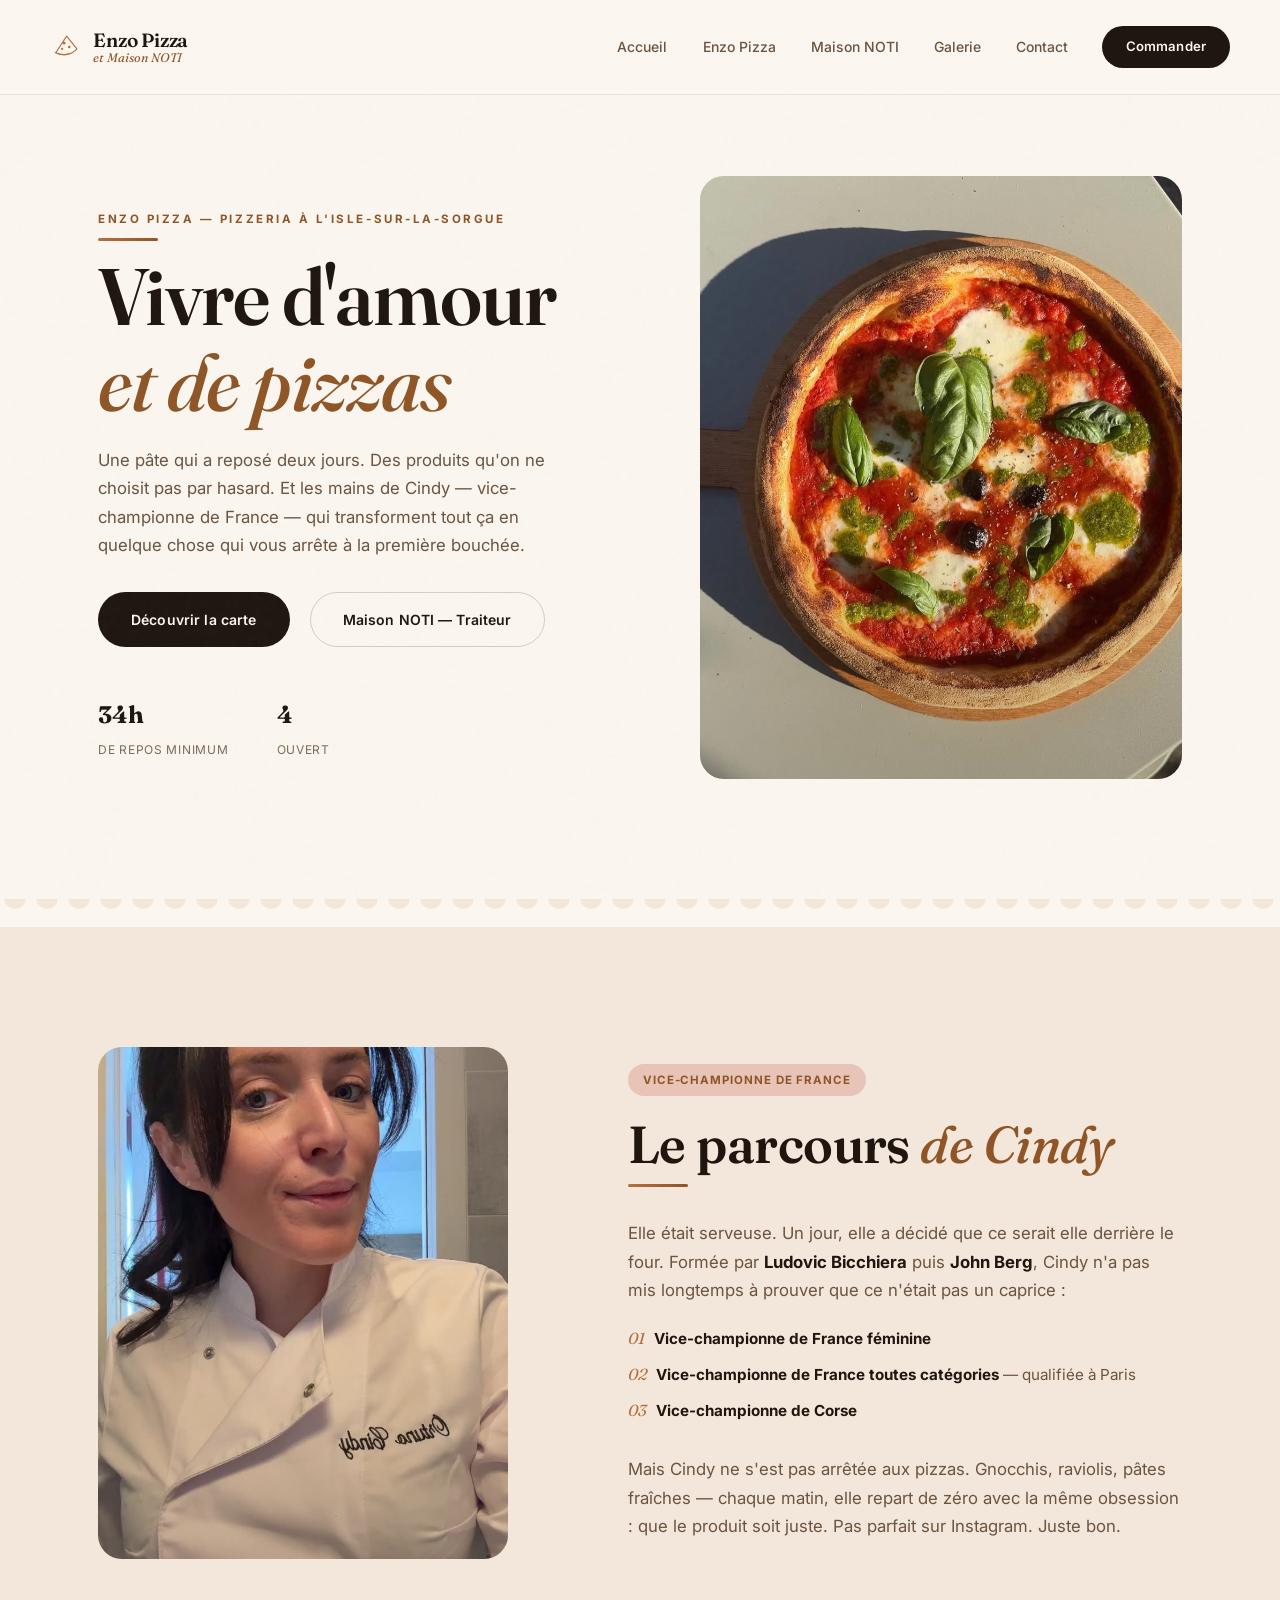
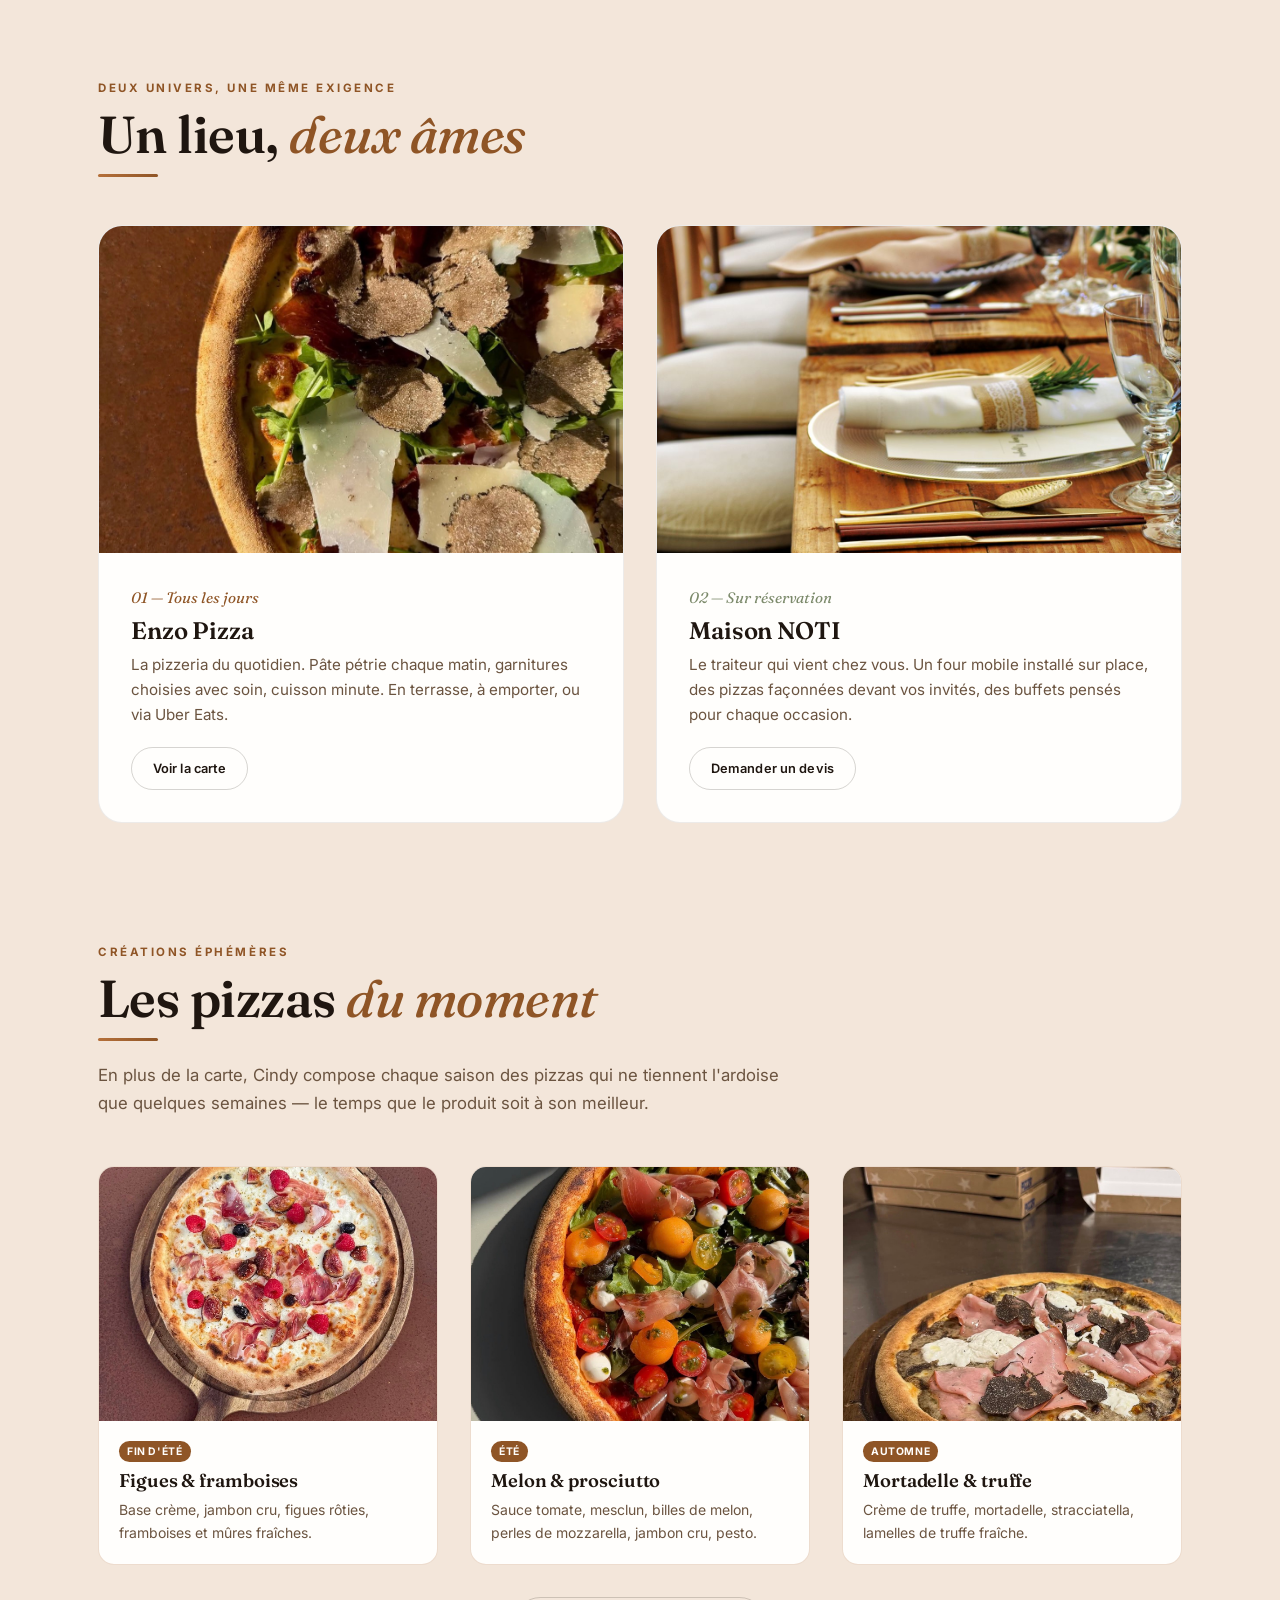
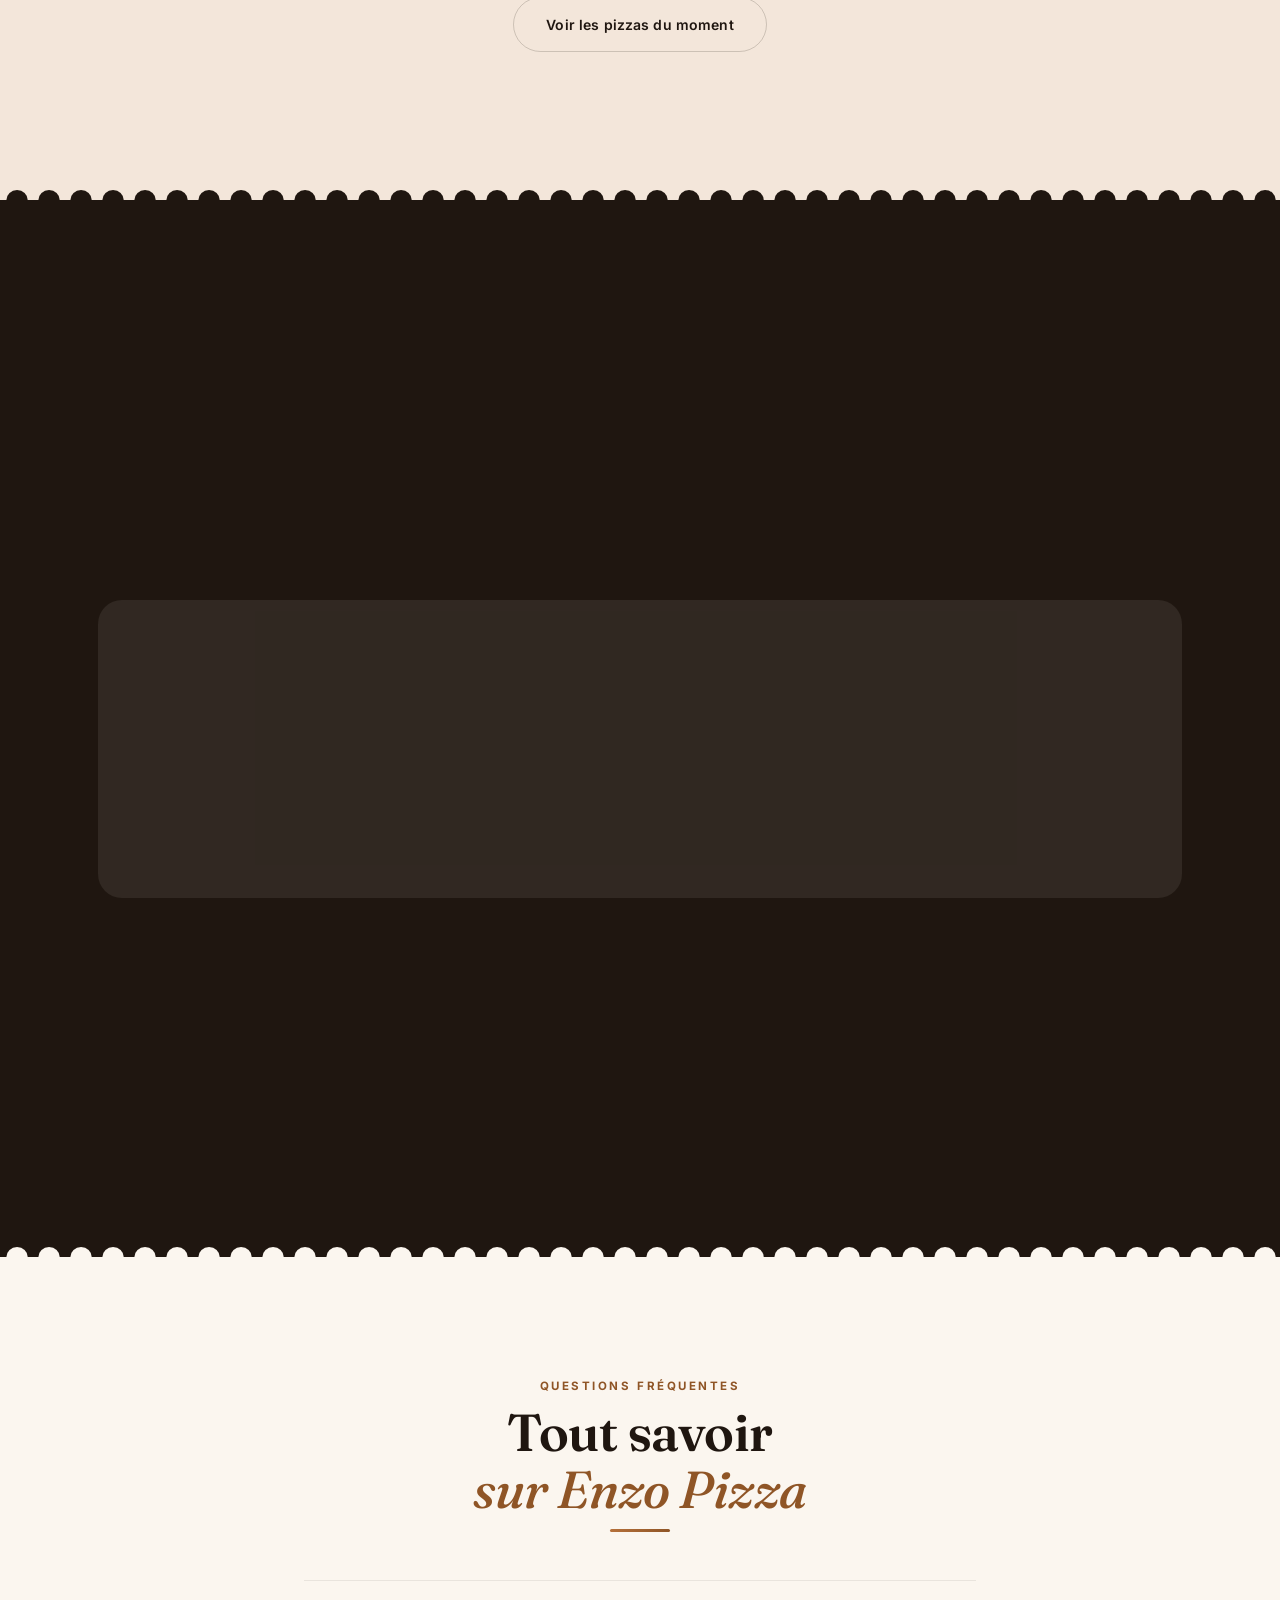
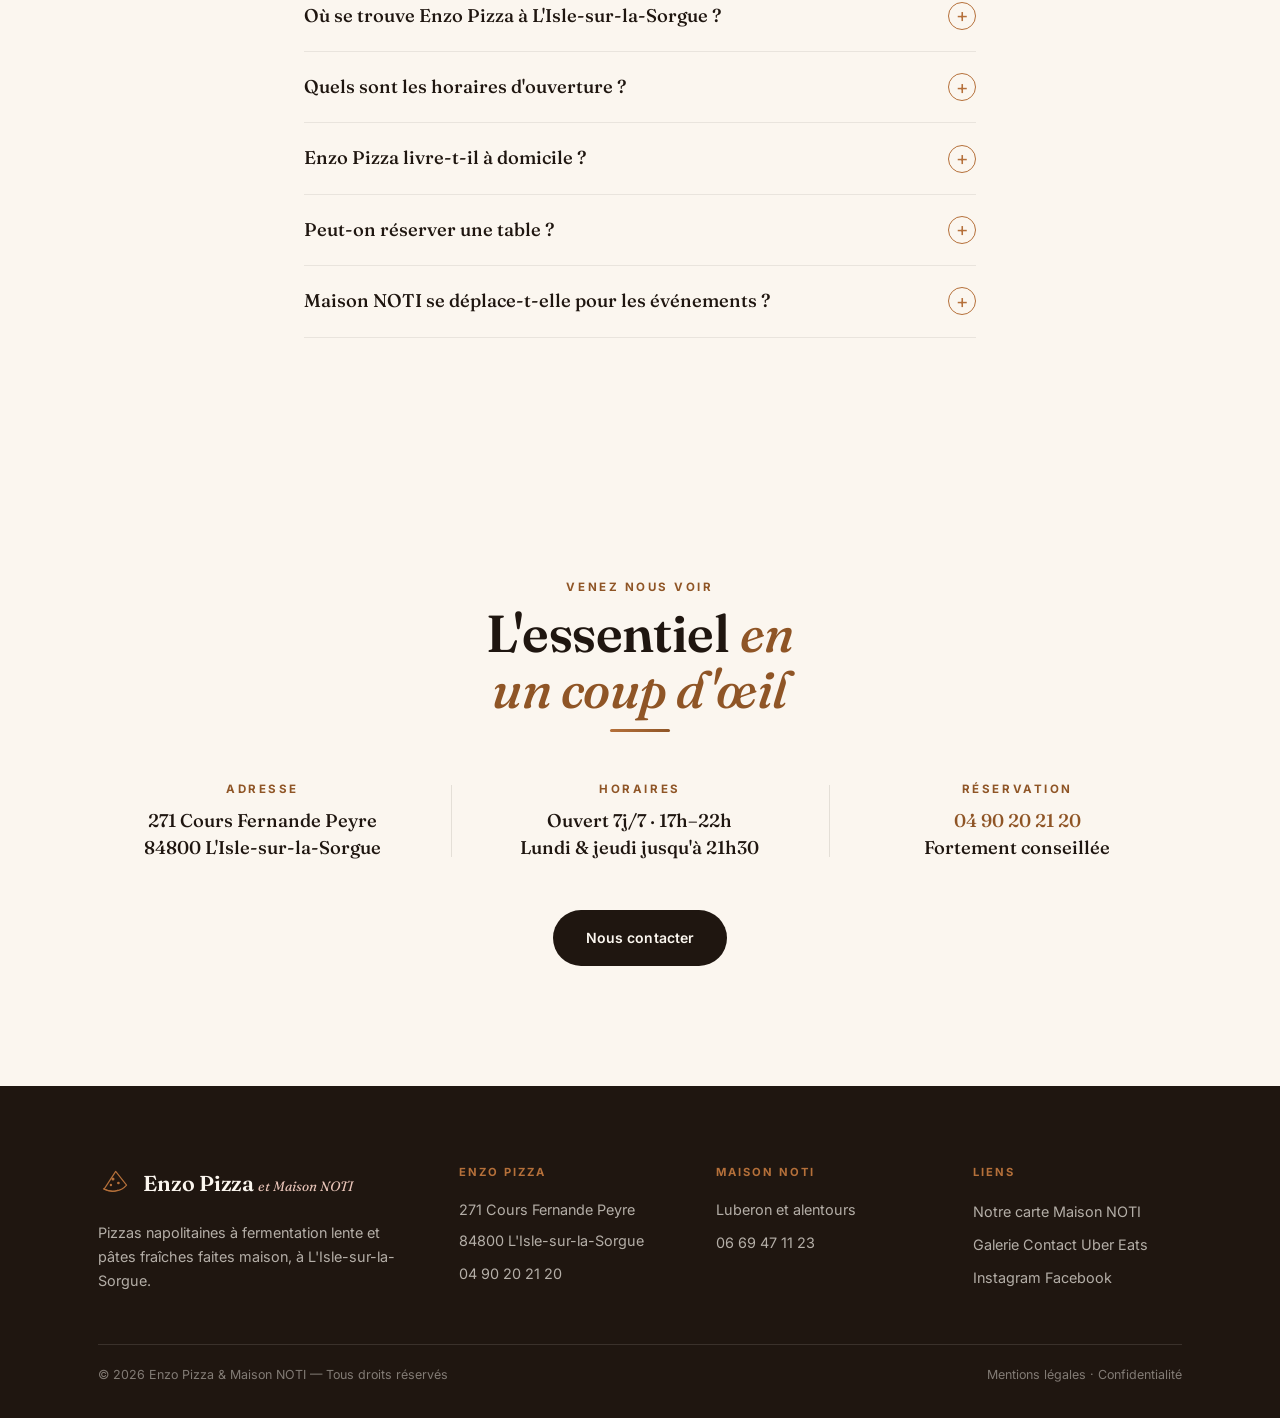
==== index.html @ a9fff651 "feat: apply Cindy's content revisions and add seasonal pizzas section Client-requested revisions (Wh" ====
<!DOCTYPE html>
<html lang="fr">
<head>
<meta charset="UTF-8">
<meta name="viewport" content="width=device-width, initial-scale=1.0">
<title>Enzo Pizza &amp; Maison NOTI — Pizzas napolitaines artisanales | L'Isle-sur-la-Sorgue</title>
<meta name="description" content="Enzo Pizza : pizzas napolitaines à fermentation lente 48h et pâtes fraîches faites maison par Cindy, vice-championne de France. Maison NOTI : traiteur événementiel en Vaucluse. L'Isle-sur-la-Sorgue.">
<meta name="keywords" content="pizza napolitaine, L'Isle-sur-la-Sorgue, pâtes fraîches, traiteur Vaucluse, Maison NOTI, Enzo Pizza, fermentation lente, vice-championne de France pizza">
<meta name="robots" content="index, follow">
<meta name="google-site-verification" content="zQbXda1RLWzoi2Q3uTlc3XWGYD-6NS5tO0R4fTju40Y">

<!-- Open Graph -->
<meta property="og:type" content="website">
<meta property="og:title" content="Enzo Pizza & Maison NOTI — Vivre d'amour et de pizzas">
<meta property="og:description" content="Pizzas napolitaines artisanales à fermentation lente 48h, pâtes fraîches faites maison, et service traiteur événementiel en Vaucluse.">
<meta property="og:image" content="https://maison-noti.com/img/pizza-margherita-pesto.jpg">
<meta property="og:locale" content="fr_FR">
<meta property="og:site_name" content="Enzo Pizza & Maison NOTI">

<!-- Twitter Card -->
<meta name="twitter:card" content="summary_large_image">
<meta name="twitter:title" content="Enzo Pizza & Maison NOTI — Pizzas napolitaines à L'Isle-sur-la-Sorgue">
<meta name="twitter:description" content="Pizzas napolitaines artisanales à fermentation lente 48h, pâtes fraîches faites maison. Vice-championne de France 2025.">
<meta name="twitter:image" content="https://maison-noti.com/img/pizza-margherita-pesto.jpg">

<!-- Favicon & Theme -->
<link rel="icon" type="image/svg+xml" href="favicon.svg">
<link rel="apple-touch-icon" href="apple-touch-icon.png">
<meta name="theme-color" content="#FBF6EF">
<link rel="canonical" href="https://maison-noti.com/">
<meta property="og:url" content="https://maison-noti.com/">

<!-- Fonts -->
<link rel="preconnect" href="https://fonts.googleapis.com">
<link rel="preconnect" href="https://fonts.gstatic.com" crossorigin>
<link href="https://fonts.googleapis.com/css2?family=Fraunces:ital,opsz,wght@0,9..144,400;0,9..144,500;0,9..144,600;0,9..144,700;1,9..144,400;1,9..144,500;1,9..144,600&family=Inter:wght@400;500;600;700&display=swap" rel="stylesheet">

<!-- Shared styles -->
<link rel="stylesheet" href="style.css">

<!-- JSON-LD Structured Data -->
<script type="application/ld+json">
{
  "@context": "https://schema.org",
  "@type": "Restaurant",
  "@id": "https://maison-noti.com/#restaurant",
  "name": "Enzo Pizza",
  "alternateName": "Enzo Pizza & Maison NOTI",
  "description": "Pizzeria napolitaine artisanale à L'Isle-sur-la-Sorgue. Pizzas à fermentation lente 48h, pâtes fraîches faites maison. Vice-championne de France 2025, Gault & Millau 2026.",
  "url": "https://maison-noti.com/",
  "image": {
    "@type": "ImageObject",
    "url": "https://maison-noti.com/img/pizza-margherita-pesto.jpg",
    "width": 1200,
    "height": 1158,
    "caption": "Pizza margherita au pesto frais — Enzo Pizza, L'Isle-sur-la-Sorgue"
  },
  "address": {
    "@type": "PostalAddress",
    "streetAddress": "271 Cours Fernande Peyre",
    "addressLocality": "L'Isle-sur-la-Sorgue",
    "postalCode": "84800",
    "addressRegion": "Vaucluse",
    "addressCountry": "FR"
  },
  "geo": {
    "@type": "GeoCoordinates",
    "latitude": 43.9205,
    "longitude": 5.0505
  },
  "telephone": "+33490202120",
  "servesCuisine": ["Pizza napolitaine", "Pâtes fraîches", "Cuisine italienne"],
  "priceRange": "€€",
  "acceptsReservations": true,
  "paymentAccepted": "Cash, Credit Card",
  "currenciesAccepted": "EUR",
  "award": ["Gault & Millau 2026", "Vice-championne de France de pizza napolitaine 2025"],
  "openingHoursSpecification": [
    {
      "@type": "OpeningHoursSpecification",
      "dayOfWeek": ["Tuesday","Wednesday","Friday","Saturday","Sunday"],
      "opens": "17:00",
      "closes": "22:00"
    },
    {
      "@type": "OpeningHoursSpecification",
      "dayOfWeek": ["Monday","Thursday"],
      "opens": "17:00",
      "closes": "21:30"
    }
  ],
  "hasMenu": {
    "@type": "Menu",
    "url": "https://maison-noti.com/pizzeria"
  },
  "sameAs": [
    "https://www.instagram.com/enzopizza84800/",
    "https://www.facebook.com/Enzopizza84800/"
  ]
}
</script>
<script type="application/ld+json">
{
  "@context": "https://schema.org",
  "@type": "WebSite",
  "name": "Enzo Pizza & Maison NOTI",
  "url": "https://maison-noti.com/",
  "description": "Pizzas napolitaines artisanales et service traiteur événementiel à L'Isle-sur-la-Sorgue, Vaucluse.",
  "publisher": {
    "@type": "Organization",
    "name": "Enzo Pizza & Maison NOTI",
    "url": "https://maison-noti.com/",
    "logo": "https://maison-noti.com/favicon.svg"
  }
}
</script>
<script type="application/ld+json">
{
  "@context": "https://schema.org",
  "@type": "BreadcrumbList",
  "itemListElement": [
    {
      "@type": "ListItem",
      "position": 1,
      "name": "Enzo Pizza — Accueil",
      "item": "https://maison-noti.com/"
    }
  ]
}
</script>
<script type="application/ld+json">
{
  "@context": "https://schema.org",
  "@type": "FAQPage",
  "mainEntity": [
    {
      "@type": "Question",
      "name": "Où se trouve Enzo Pizza à L'Isle-sur-la-Sorgue ?",
      "acceptedAnswer": {
        "@type": "Answer",
        "text": "Enzo Pizza est situé au 271 Cours Fernande Peyre, 84800 L'Isle-sur-la-Sorgue, au cœur du centre-ville. La pizzeria se trouve sur le cours principal, facilement accessible à pied ou en voiture."
      }
    },
    {
      "@type": "Question",
      "name": "Quels sont les horaires d'ouverture d'Enzo Pizza ?",
      "acceptedAnswer": {
        "@type": "Answer",
        "text": "Enzo Pizza est ouvert 7 jours sur 7. Du mardi au dimanche de 17h à 22h, le lundi et le jeudi de 17h à 21h30. La réservation est fortement conseillée, surtout le week-end."
      }
    },
    {
      "@type": "Question",
      "name": "Enzo Pizza livre-t-il à domicile ?",
      "acceptedAnswer": {
        "@type": "Answer",
        "text": "Oui, Enzo Pizza propose la livraison à domicile via Uber Eats. Vous pouvez aussi venir retirer votre commande directement à la pizzeria au 271 Cours Fernande Peyre, L'Isle-sur-la-Sorgue."
      }
    },
    {
      "@type": "Question",
      "name": "Peut-on réserver une table chez Enzo Pizza ?",
      "acceptedAnswer": {
        "@type": "Answer",
        "text": "Oui, la réservation est fortement conseillée, en particulier le vendredi, samedi et dimanche. Appelez le 04 90 20 21 20."
      }
    },
    {
      "@type": "Question",
      "name": "Maison NOTI se déplace-t-elle pour les événements ?",
      "acceptedAnswer": {
        "@type": "Answer",
        "text": "Oui, Maison NOTI est le service traiteur d'Enzo Pizza. L'équipe se déplace dans tout le Luberon et le Vaucluse avec son four mobile pour les mariages, anniversaires et événements d'entreprise."
      }
    }
  ]
}
</script>
</head>
<body class="grain">

<div class="scroll-progress"></div>

<header class="site-header">
  <nav class="container nav" role="navigation" aria-label="Navigation principale">
    <a href="/" class="nav-logo" aria-label="Enzo Pizza — Accueil">
      <svg class="slice" viewBox="0 0 100 100" xmlns="http://www.w3.org/2000/svg" fill="none" stroke="#B5703A" stroke-width="3.5" stroke-linecap="round" stroke-linejoin="round" aria-hidden="true">
        <path d="M18 68 L52 16 L84 56 Q72 70 54 73 Q34 76 18 68 Z"/>
        <circle cx="44" cy="38" r="4.5" fill="#B5703A" stroke="none"/>
        <circle cx="60" cy="50" r="4" fill="#B5703A" stroke="none"/>
        <circle cx="38" cy="56" r="3.5" fill="#B5703A" stroke="none"/>
        <path d="M16 67 Q40 80 58 71" stroke="#B5703A" stroke-width="3"/>
      </svg>
      <span class="logo-text">
        <strong>Enzo Pizza</strong>
        <span>et Maison NOTI</span>
      </span>
    </a>
    <button class="nav-toggle" aria-label="Ouvrir le menu" aria-expanded="false">
      <span></span><span></span><span></span>
    </button>
    <div class="nav-links">
      <a href="/">Accueil</a>
      <a href="/pizzeria">Enzo Pizza</a>
      <a href="/traiteur">Maison NOTI</a>
      <a href="/galerie">Galerie</a>
      <a href="/contact">Contact</a>
      <a href="https://www.ubereats.com/fr/store/enzo-pizza/kTQeTWAKRsqE3fLryTkegg" class="nav-cta" target="_blank" rel="noopener">Commander</a>
    </div>
  </nav>
</header>

<main>

  <!-- ===== HERO ===== -->
  <section class="hero-section">
    <div class="container">
      <div class="hero-split">

        <div class="reveal-left">
          <h1 class="mt-sm" style="margin-bottom: var(--space-sm);">
            <span class="eyebrow" style="display:block; margin-bottom: var(--space-xs);">Enzo Pizza — Pizzeria à L'Isle-sur-la-Sorgue</span>
            <span class="section-divider" style="display:block; margin-bottom: var(--space-xs);"></span>
            <span class="text-shimmer">Vivre d'amour</span><br>
            <span class="italic-display">et de pizzas</span>
          </h1>
          <p class="lede" style="max-width: 32em;">
            Une pâte qui a reposé deux jours. Des produits qu'on ne choisit pas par hasard.
            Et les mains de Cindy — vice-championne de France — qui transforment tout ça
            en quelque chose qui vous arrête à la première bouchée.
          </p>
          <div class="btn-group" style="display:flex; gap: var(--space-sm); margin-top: var(--space-md); flex-wrap:wrap;">
            <a href="/pizzeria" class="btn btn-fill">Découvrir la carte</a>
            <a href="/traiteur" class="btn btn-outline accent-olive">Maison NOTI — Traiteur</a>
          </div>
          <div class="hero-stats">
            <div>
              <strong style="font-family: var(--font-display); font-size:1.5rem; display:block;" class="counter-animated" data-count="48" data-suffix="h">48h</strong>
              <span style="font-size:0.75rem; color: var(--ink-faint); letter-spacing:0.06em; text-transform:uppercase;">de repos minimum</span>
            </div>
            <div>
              <strong style="font-family: var(--font-display); font-size:1.5rem; display:block;" class="counter-animated" data-count="7j/7">7j/7</strong>
              <span style="font-size:0.75rem; color: var(--ink-faint); letter-spacing:0.06em; text-transform:uppercase;">ouvert</span>
            </div>
          </div>
        </div>

        <div class="reveal-right hero-img hero-img-glow img-tilt hero-img-portrait" data-parallax="0.08">
          <img src="img/pizza-margherita-pesto.jpg"
               alt="Pizza margherita au pesto frais et basilic — Enzo Pizza"
               width="1200" height="1158" loading="eager">
          <div class="img-overlay"></div>
        </div>

      </div>
    </div>
  </section>

  <!-- TICKET STRIP -->
  <div class="ticket-strip from-bg to-deep">
    <svg viewBox="0 0 1200 28" preserveAspectRatio="none" xmlns="http://www.w3.org/2000/svg">
      <rect class="strip-base" width="1200" height="28"/>
      <g class="notch"><circle cx="14" cy="0" r="10"/><circle cx="44" cy="0" r="10"/><circle cx="74" cy="0" r="10"/><circle cx="104" cy="0" r="10"/><circle cx="134" cy="0" r="10"/><circle cx="164" cy="0" r="10"/><circle cx="194" cy="0" r="10"/><circle cx="224" cy="0" r="10"/><circle cx="254" cy="0" r="10"/><circle cx="284" cy="0" r="10"/><circle cx="314" cy="0" r="10"/><circle cx="344" cy="0" r="10"/><circle cx="374" cy="0" r="10"/><circle cx="404" cy="0" r="10"/><circle cx="434" cy="0" r="10"/><circle cx="464" cy="0" r="10"/><circle cx="494" cy="0" r="10"/><circle cx="524" cy="0" r="10"/><circle cx="554" cy="0" r="10"/><circle cx="584" cy="0" r="10"/><circle cx="614" cy="0" r="10"/><circle cx="644" cy="0" r="10"/><circle cx="674" cy="0" r="10"/><circle cx="704" cy="0" r="10"/><circle cx="734" cy="0" r="10"/><circle cx="764" cy="0" r="10"/><circle cx="794" cy="0" r="10"/><circle cx="824" cy="0" r="10"/><circle cx="854" cy="0" r="10"/><circle cx="884" cy="0" r="10"/><circle cx="914" cy="0" r="10"/><circle cx="944" cy="0" r="10"/><circle cx="974" cy="0" r="10"/><circle cx="1004" cy="0" r="10"/><circle cx="1034" cy="0" r="10"/><circle cx="1064" cy="0" r="10"/><circle cx="1094" cy="0" r="10"/><circle cx="1124" cy="0" r="10"/><circle cx="1154" cy="0" r="10"/><circle cx="1184" cy="0" r="10"/></g>
    </svg>
  </div>

  <!-- ===== L'HISTOIRE DE CINDY ===== -->
  <section class="bg-deep section-top-2xl">
    <div class="container">
      <div class="story-grid">
        <div class="reveal-scale hero-img hero-img-story">
          <img src="img/cindy-portrait-chef.jpg"
               alt="Cindy en veste de chef — vice-championne de France de pizza"
               width="720" height="1280" loading="lazy">
          <div class="img-overlay"></div>
        </div>
        <div class="reveal-right">
          <span class="tag">Vice-championne de France</span>
          <h2 class="mt-sm"><span class="text-shimmer">Le parcours</span> <span class="italic-display">de Cindy</span></h2>
          <div class="section-divider"></div>
          <p class="lede mt-md">
            Elle était serveuse. Un jour, elle a décidé que ce serait elle derrière le four.
            Formée par <strong style="color: var(--ink);">Ludovic Bicchiera</strong>
            puis <strong style="color: var(--ink);">John Berg</strong>, Cindy n'a pas mis
            longtemps à prouver que ce n'était pas un caprice :
          </p>
          <ul style="list-style: none; margin-top: var(--space-sm); display: flex; flex-direction: column; gap: 0.6rem;">
            <li style="display: flex; align-items: baseline; gap: 0.6rem;">
              <span style="color: var(--camel); font-family: var(--font-display); font-style: italic;">01</span>
              <span style="color: var(--ink-soft); font-size: 0.95rem;"><strong style="color: var(--ink);">Vice-championne de France féminine</strong></span>
            </li>
            <li style="display: flex; align-items: baseline; gap: 0.6rem;">
              <span style="color: var(--camel); font-family: var(--font-display); font-style: italic;">02</span>
              <span style="color: var(--ink-soft); font-size: 0.95rem;"><strong style="color: var(--ink);">Vice-championne de France toutes catégories</strong> — qualifiée à Paris</span>
            </li>
            <li style="display: flex; align-items: baseline; gap: 0.6rem;">
              <span style="color: var(--camel); font-family: var(--font-display); font-style: italic;">03</span>
              <span style="color: var(--ink-soft); font-size: 0.95rem;"><strong style="color: var(--ink);">Vice-championne de Corse</strong></span>
            </li>
          </ul>
          <p class="lede mt-md">
            Mais Cindy ne s'est pas arrêtée aux pizzas. Gnocchis, raviolis, pâtes fraîches —
            chaque matin, elle repart de zéro avec la même obsession :
            que le produit soit juste. Pas parfait sur Instagram. Juste bon.
          </p>
        </div>
      </div>
    </div>
  </section>

  <!-- ===== DEUX UNIVERS ===== -->
  <section class="bg-deep tight-top">
    <div class="container">
      <div class="section-head reveal">
        <span class="eyebrow">Deux univers, une même exigence</span>
        <h2 class="mt-2xs"><span class="text-shimmer">Un lieu,</span> <span class="italic-display">deux âmes</span></h2>
        <div class="section-divider"></div>
      </div>

      <div class="dual-grid">
        <div class="dual-card card-glow reveal">
          <div class="hero-img" style="aspect-ratio: 16/10;">
            <img src="img/pizza-truffe-roquette.jpg"
                 alt="Pizza à la truffe noire, roquette et parmesan — Enzo Pizza"
                 width="1200" height="1573" loading="lazy">
          </div>
          <div class="dual-card-body">
            <span class="feature-num" style="color: var(--camel-deep);">01 — Tous les jours</span>
            <h3 class="mt-2xs">Enzo Pizza</h3>
            <p>
              La pizzeria du quotidien. Pâte pétrie chaque matin, garnitures choisies
              avec soin, cuisson minute. En terrasse, à emporter, ou via Uber Eats.
            </p>
            <a href="/pizzeria" class="btn btn-outline btn-sm mt-sm" style="display:inline-flex;">Voir la carte</a>
          </div>
        </div>

        <div class="dual-card card-glow reveal">
          <div class="hero-img" style="aspect-ratio: 16/10;">
            <img src="img/traiteur-diner-festif.jpg"
                 alt="Table de réception dressée — Maison NOTI traiteur événementiel"
                 width="1200" height="1800" loading="lazy">
          </div>
          <div class="dual-card-body">
            <span class="feature-num" style="color: var(--olive);">02 — Sur réservation</span>
            <h3 class="mt-2xs">Maison NOTI</h3>
            <p>
              Le traiteur qui vient chez vous. Un four mobile installé sur place, des pizzas
              façonnées devant vos invités, des buffets pensés pour chaque occasion.
            </p>
            <a href="/traiteur" class="btn btn-outline accent-olive btn-sm mt-sm" style="display:inline-flex;">Demander un devis</a>
          </div>
        </div>
      </div>
    </div>
  </section>

  <!-- ===== PIZZAS DU MOMENT ===== -->
  <!-- Vitrine : la liste complète vit sur /pizzeria#moment. Garder 3 cartes max ici. -->
  <section class="bg-deep tight-top">
    <div class="container">
      <div class="section-head reveal">
        <span class="eyebrow">Créations éphémères</span>
        <h2 class="mt-2xs"><span class="text-shimmer">Les pizzas</span> <span class="italic-display">du moment</span></h2>
        <div class="section-divider"></div>
        <p class="lede mt-sm" style="max-width: 42em;">
          En plus de la carte, Cindy compose chaque saison des pizzas qui ne tiennent
          l'ardoise que quelques semaines — le temps que le produit soit à son meilleur.
        </p>
      </div>

      <div class="moment-grid mt-md reveal">
        <article class="moment-card">
          <div class="moment-card-media">
            <img src="img/pizza-figues-framboises.jpg"
                 alt="Pizza sur base crème garnie de figues rôties, framboises, mûres et jambon cru"
                 width="1200" height="1331" loading="lazy">
          </div>
          <div class="moment-card-body">
            <span class="badge badge-moment">Fin d'été</span>
            <h3 class="moment-card-name">Figues &amp; framboises</h3>
            <p class="moment-card-desc">Base crème, jambon cru, figues rôties, framboises et mûres fraîches.</p>
          </div>
        </article>

        <article class="moment-card">
          <div class="moment-card-media">
            <img src="img/pizza-melon-prosciutto.jpg"
                 alt="Pizza garnie de billes de melon, tomates cerises, mesclun, mozzarella et jambon cru"
                 width="1200" height="1592" loading="lazy">
          </div>
          <div class="moment-card-body">
            <span class="badge badge-moment">Été</span>
            <h3 class="moment-card-name">Melon &amp; prosciutto</h3>
            <p class="moment-card-desc">Sauce tomate, mesclun, billes de melon, perles de mozzarella, jambon cru, pesto.</p>
          </div>
        </article>

        <article class="moment-card">
          <div class="moment-card-media">
            <img src="img/pizza-mortadelle-truffe.jpg"
                 alt="Pizza à la crème de truffe, mortadelle, stracciatella et lamelles de truffe fraîche"
                 width="1200" height="1570" loading="lazy">
          </div>
          <div class="moment-card-body">
            <span class="badge badge-moment">Automne</span>
            <h3 class="moment-card-name">Mortadelle &amp; truffe</h3>
            <p class="moment-card-desc">Crème de truffe, mortadelle, stracciatella, lamelles de truffe fraîche.</p>
          </div>
        </article>
      </div>

      <div class="text-center mt-md reveal">
        <a href="/pizzeria#moment" class="btn btn-outline" style="display:inline-flex;">Voir les pizzas du moment</a>
      </div>
    </div>
  </section>

  <div class="ticket-strip from-deep to-ink flip">
    <svg viewBox="0 0 1200 28" preserveAspectRatio="none" xmlns="http://www.w3.org/2000/svg">
      <rect class="strip-base" width="1200" height="28"/>
      <g class="notch"><circle cx="14" cy="0" r="10"/><circle cx="44" cy="0" r="10"/><circle cx="74" cy="0" r="10"/><circle cx="104" cy="0" r="10"/><circle cx="134" cy="0" r="10"/><circle cx="164" cy="0" r="10"/><circle cx="194" cy="0" r="10"/><circle cx="224" cy="0" r="10"/><circle cx="254" cy="0" r="10"/><circle cx="284" cy="0" r="10"/><circle cx="314" cy="0" r="10"/><circle cx="344" cy="0" r="10"/><circle cx="374" cy="0" r="10"/><circle cx="404" cy="0" r="10"/><circle cx="434" cy="0" r="10"/><circle cx="464" cy="0" r="10"/><circle cx="494" cy="0" r="10"/><circle cx="524" cy="0" r="10"/><circle cx="554" cy="0" r="10"/><circle cx="584" cy="0" r="10"/><circle cx="614" cy="0" r="10"/><circle cx="644" cy="0" r="10"/><circle cx="674" cy="0" r="10"/><circle cx="704" cy="0" r="10"/><circle cx="734" cy="0" r="10"/><circle cx="764" cy="0" r="10"/><circle cx="794" cy="0" r="10"/><circle cx="824" cy="0" r="10"/><circle cx="854" cy="0" r="10"/><circle cx="884" cy="0" r="10"/><circle cx="914" cy="0" r="10"/><circle cx="944" cy="0" r="10"/><circle cx="974" cy="0" r="10"/><circle cx="1004" cy="0" r="10"/><circle cx="1034" cy="0" r="10"/><circle cx="1064" cy="0" r="10"/><circle cx="1094" cy="0" r="10"/><circle cx="1124" cy="0" r="10"/><circle cx="1154" cy="0" r="10"/><circle cx="1184" cy="0" r="10"/></g>
    </svg>
  </div>

  <!-- ===== LE SECRET DE LA PÂTE ===== -->
  <section class="bg-ink">
    <div class="container">
      <div class="section-head text-center mx-auto reveal" style="margin-bottom: var(--space-lg); max-width: 36em;">
        <span class="eyebrow">Notre savoir-faire</span>
        <h2 class="mt-2xs mx-auto"><span class="text-shimmer">Ce qui ne se voit pas,</span> <span class="italic-display">se goûte</span></h2>
        <div class="section-divider" style="margin-left:auto; margin-right:auto;"></div>
        <p class="lede mx-auto mt-sm" style="text-align: center;">
          Le secret d'une bonne pizza, c'est tout ce qui se passe avant qu'elle arrive dans votre assiette.
        </p>
      </div>
      <div class="feature-grid">
        <div class="feature-card reveal">
          <span class="feature-num">01 — Patience</span>
          <h3>48h de fermentation lente</h3>
          <p>Un préferment maîtrisé, un repos minimum de deux jours. La pâte développe ses arômes, sa légèreté et sa digestibilité — naturellement.</p>
        </div>
        <div class="feature-card reveal">
          <span class="feature-num">02 — Exigence</span>
          <h3>Des produits, pas des compromis</h3>
          <p>Mozzarella fior di latte, tomates San Marzano, huile d'olive première pression. Chaque ingrédient est choisi pour ce qu'il apporte au goût.</p>
        </div>
        <div class="feature-card reveal">
          <span class="feature-num">03 — Artisanat</span>
          <h3>Fait main, chaque jour</h3>
          <p>Des pizzas aux gnocchis en passant par les raviolis — rien ne sort d'un carton. Tout est préparé sur place, à la main, chaque matin.</p>
        </div>
      </div>

      <blockquote class="text-center reveal quote-block" style="max-width: 680px; margin: var(--space-2xl) auto 0;">
        <p style="font-family: var(--font-display); font-style: italic; font-weight: 400; font-size: clamp(1.5rem, 3.2vw, 2.4rem); color: var(--bg); line-height:1.3;">
          « Vivre d'amour et de pizzas »
        </p>
        <cite style="display:block; margin-top: var(--space-sm); font-size: 0.82rem; letter-spacing:0.08em; text-transform:uppercase; color: var(--blush); font-style:normal;">
          — Cindy, votre pizzaïola préférée
        </cite>
      </blockquote>
    </div>
  </section>

  <div class="ticket-strip from-ink to-bg flip">
    <svg viewBox="0 0 1200 28" preserveAspectRatio="none" xmlns="http://www.w3.org/2000/svg">
      <rect class="strip-base" width="1200" height="28"/>
      <g class="notch"><circle cx="14" cy="0" r="10"/><circle cx="44" cy="0" r="10"/><circle cx="74" cy="0" r="10"/><circle cx="104" cy="0" r="10"/><circle cx="134" cy="0" r="10"/><circle cx="164" cy="0" r="10"/><circle cx="194" cy="0" r="10"/><circle cx="224" cy="0" r="10"/><circle cx="254" cy="0" r="10"/><circle cx="284" cy="0" r="10"/><circle cx="314" cy="0" r="10"/><circle cx="344" cy="0" r="10"/><circle cx="374" cy="0" r="10"/><circle cx="404" cy="0" r="10"/><circle cx="434" cy="0" r="10"/><circle cx="464" cy="0" r="10"/><circle cx="494" cy="0" r="10"/><circle cx="524" cy="0" r="10"/><circle cx="554" cy="0" r="10"/><circle cx="584" cy="0" r="10"/><circle cx="614" cy="0" r="10"/><circle cx="644" cy="0" r="10"/><circle cx="674" cy="0" r="10"/><circle cx="704" cy="0" r="10"/><circle cx="734" cy="0" r="10"/><circle cx="764" cy="0" r="10"/><circle cx="794" cy="0" r="10"/><circle cx="824" cy="0" r="10"/><circle cx="854" cy="0" r="10"/><circle cx="884" cy="0" r="10"/><circle cx="914" cy="0" r="10"/><circle cx="944" cy="0" r="10"/><circle cx="974" cy="0" r="10"/><circle cx="1004" cy="0" r="10"/><circle cx="1034" cy="0" r="10"/><circle cx="1064" cy="0" r="10"/><circle cx="1094" cy="0" r="10"/><circle cx="1124" cy="0" r="10"/><circle cx="1154" cy="0" r="10"/><circle cx="1184" cy="0" r="10"/></g>
    </svg>
  </div>

  <!-- ===== FAQ ===== -->
  <section>
    <div class="container" style="max-width: 48em;">
      <div class="section-head text-center mx-auto reveal" style="margin-bottom: var(--space-lg); max-width: 30em;">
        <span class="eyebrow">Questions fréquentes</span>
        <h2 class="mt-2xs mx-auto"><span class="text-shimmer">Tout savoir</span> <span class="italic-display">sur Enzo Pizza</span></h2>
        <div class="section-divider" style="margin-left:auto; margin-right:auto;"></div>
      </div>
      <div class="faq-list reveal">
        <details class="faq-item">
          <summary>Où se trouve Enzo Pizza à L'Isle-sur-la-Sorgue ?</summary>
          <p>Enzo Pizza est situé au 271 Cours Fernande Peyre, 84800 L'Isle-sur-la-Sorgue, au cœur du centre-ville. La pizzeria se trouve sur le cours principal, facilement accessible à pied ou en voiture.</p>
        </details>
        <details class="faq-item">
          <summary>Quels sont les horaires d'ouverture ?</summary>
          <p>Enzo Pizza est ouvert 7 jours sur 7. Du mardi au dimanche de 17h à 22h, le lundi et le jeudi de 17h à 21h30. Nous vous recommandons de réserver, surtout le week-end.</p>
        </details>
        <details class="faq-item">
          <summary>Enzo Pizza livre-t-il à domicile ?</summary>
          <p>Oui, Enzo Pizza propose la livraison à domicile via <a href="https://www.ubereats.com/fr/store/enzo-pizza/kTQeTWAKRsqE3fLryTkegg" target="_blank" rel="noopener">Uber Eats</a>. Vous pouvez aussi venir retirer votre commande directement à la pizzeria.</p>
        </details>
        <details class="faq-item">
          <summary>Peut-on réserver une table ?</summary>
          <p>Oui, la réservation est fortement conseillée, en particulier le vendredi, samedi et dimanche. Appelez-nous au <a href="tel:0490202120">04 90 20 21 20</a>.</p>
        </details>
        <details class="faq-item">
          <summary>Maison NOTI se déplace-t-elle pour les événements ?</summary>
          <p>Oui, Maison NOTI est le service traiteur d'Enzo Pizza. Nous nous déplaçons dans tout le Luberon et le Vaucluse avec notre four mobile pour vos mariages, anniversaires et événements d'entreprise. <a href="/traiteur">En savoir plus</a>.</p>
        </details>
      </div>
    </div>
  </section>

  <!-- ===== INFOS PRATIQUES ===== -->
  <section>
    <div class="container">
      <div class="section-head text-center mx-auto reveal" style="margin-bottom: var(--space-lg); max-width: 30em;">
        <span class="eyebrow">Venez nous voir</span>
        <h2 class="mt-2xs mx-auto"><span class="text-shimmer">L'essentiel</span> <span class="italic-display">en un coup d'œil</span></h2>
        <div class="section-divider" style="margin-left:auto; margin-right:auto;"></div>
      </div>
      <div class="info-trio">
        <div class="info-trio-item reveal">
          <span class="eyebrow">Adresse</span>
          <p>271 Cours Fernande Peyre<br>84800 L'Isle-sur-la-Sorgue</p>
        </div>
        <div class="info-trio-item reveal">
          <span class="eyebrow">Horaires</span>
          <p>Ouvert 7j/7 · 17h–22h<br>Lundi &amp; jeudi jusqu'à 21h30</p>
        </div>
        <div class="info-trio-item reveal">
          <span class="eyebrow">Réservation</span>
          <p><a href="tel:0490202120" class="link-underline" style="color: var(--camel-deep);">04 90 20 21 20</a><br>Fortement conseillée</p>
        </div>
      </div>

      <div class="text-center mt-lg reveal">
        <a href="/contact" class="btn btn-fill">Nous contacter</a>
      </div>
    </div>
  </section>

</main>

<footer class="site-footer">
  <div class="container">
    <div class="footer-grid">
      <div>
        <a href="/" class="footer-brand">
          <svg class="slice" viewBox="0 0 100 100" xmlns="http://www.w3.org/2000/svg" fill="none" stroke="#B5703A" stroke-width="3.5" stroke-linecap="round" stroke-linejoin="round" aria-hidden="true">
            <path d="M18 68 L52 16 L84 56 Q72 70 54 73 Q34 76 18 68 Z"/>
            <circle cx="44" cy="38" r="4.5" fill="#B5703A" stroke="none"/>
            <circle cx="60" cy="50" r="4" fill="#B5703A" stroke="none"/>
            <circle cx="38" cy="56" r="3.5" fill="#B5703A" stroke="none"/>
            <path d="M16 67 Q40 80 58 71" stroke="#B5703A" stroke-width="3"/>
          </svg>
          <span class="logo-text">
            <strong>Enzo Pizza</strong>
            <span>et Maison NOTI</span>
          </span>
        </a>
        <p style="max-width: 320px; color: rgba(251,246,239,0.68); font-size:0.9rem;">Pizzas napolitaines à fermentation lente et pâtes fraîches faites maison, à L'Isle-sur-la-Sorgue.</p>
      </div>
      <div class="footer-col">
        <h4>Enzo Pizza</h4>
        <p>271 Cours Fernande Peyre</p>
        <p>84800 L'Isle-sur-la-Sorgue</p>
        <a href="tel:0490202120">04 90 20 21 20</a>
      </div>
      <div class="footer-col">
        <h4>Maison NOTI</h4>
        <p>Luberon et alentours</p>
        <a href="tel:0669471123">06 69 47 11 23</a>
      </div>
      <div class="footer-col">
        <h4>Liens</h4>
        <a href="/pizzeria">Notre carte</a>
        <a href="/traiteur">Maison NOTI</a>
        <a href="/galerie">Galerie</a>
        <a href="/contact">Contact</a>
        <a href="https://www.ubereats.com/fr/store/enzo-pizza/kTQeTWAKRsqE3fLryTkegg" target="_blank" rel="noopener">Uber Eats</a>
        <a href="https://www.instagram.com/enzopizza84800/" target="_blank" rel="noopener">Instagram</a>
        <a href="https://www.facebook.com/Enzopizza84800/" target="_blank" rel="noopener">Facebook</a>
      </div>
    </div>
    <div class="footer-bottom">
      <span>&copy; 2026 Enzo Pizza &amp; Maison NOTI — Tous droits réservés</span>
      <span><a href="/mentions-legales">Mentions légales</a> · <a href="/confidentialite">Confidentialité</a></span>
    </div>
  </div>
</footer>

<script src="script.js"></script>
</body>
</html>
---- style.css ----
/* ============================================
   ENZO PIZZA & MAISON NOTI — Design System v3
   Refonte complète : animations, typographie,
   micro-interactions, SEO-ready
   ============================================ */

/* ---------- CUSTOM PROPERTIES ---------- */
:root {
  --bg: #FBF6EF;
  --bg-deep: #F3E6DA;
  --paper: #FFFEFC;
  --ink: #1F1610;
  --ink-soft: #6B5440;
  --ink-faint: #7D6B58;
  --camel: #B5703A;
  --camel-deep: #8F5526;
  --blush: #E8C4B8;
  --blush-deep: #DDA89A;
  --olive: #7C8A6B;
  --olive-deep: #5C6B4D;

  --font-display: 'Fraunces', serif;
  --font-body: 'Inter', sans-serif;

  --space-3xs: 0.25rem;
  --space-2xs: 0.5rem;
  --space-xs: 0.75rem;
  --space-sm: 1.25rem;
  --space-md: 2rem;
  --space-lg: 3rem;
  --space-xl: 5rem;
  --space-2xl: 7.5rem;
  --space-3xl: 10rem;

  --radius-sm: 4px;
  --radius: 8px;
  --radius-lg: 16px;
  --radius-xl: 24px;

  --max-width: 1180px;
  --border-hair: 1px solid rgba(31, 22, 16, 0.08);

  --ease-out-expo: cubic-bezier(0.16, 1, 0.3, 1);
  --ease-out-quart: cubic-bezier(0.25, 1, 0.5, 1);
  --ease-spring: cubic-bezier(0.34, 1.56, 0.64, 1);
}

/* ---------- RESET ---------- */
*, *::before, *::after { margin: 0; padding: 0; box-sizing: border-box; }
html { scroll-behavior: smooth; -webkit-text-size-adjust: 100%; scroll-padding-top: 104px; }

@media (prefers-reduced-motion: reduce) {
  html { scroll-behavior: auto; }
  *, *::before, *::after {
    animation-duration: 0.01ms !important;
    animation-iteration-count: 1 !important;
    transition-duration: 0.01ms !important;
  }
}

body {
  font-family: var(--font-body);
  color: var(--ink);
  background: var(--bg);
  line-height: 1.65;
  -webkit-font-smoothing: antialiased;
  -moz-osx-font-smoothing: grayscale;
  font-size: 16px;
  overflow-x: clip;
  padding-top: 96px;
}

a { color: inherit; text-decoration: none; }
img { max-width: 100%; display: block; height: auto; }
button { font-family: inherit; cursor: pointer; border: none; background: none; }
a, button, input, select, textarea { touch-action: manipulation; }

:focus-visible {
  outline: 2px solid var(--camel);
  outline-offset: 3px;
  border-radius: 2px;
}

::selection {
  background: var(--blush);
  color: var(--ink);
}

/* ---------- CONTAINER ---------- */
.container {
  max-width: var(--max-width);
  margin: 0 auto;
  padding: 0 var(--space-lg);
}

@media (max-width: 768px) {
  .container { padding: 0 var(--space-sm); }
}

/* ---------- TYPOGRAPHY ---------- */
h1, h2, h3, h4 {
  font-family: var(--font-display);
  font-weight: 600;
  line-height: 1.08;
  color: var(--ink);
  letter-spacing: -0.015em;
  text-wrap: balance;
}

h1 { font-size: clamp(2.75rem, 6.4vw, 5rem); }
h2 { font-size: clamp(2.1rem, 4.2vw, 3.25rem); letter-spacing: -0.01em; }
h3 { font-size: clamp(1.25rem, 2.2vw, 1.5rem); letter-spacing: -0.005em; }

.italic-display {
  font-family: var(--font-display);
  font-style: italic;
  font-weight: 500;
  color: var(--camel-deep);
}

.eyebrow {
  font-family: var(--font-body);
  font-size: 0.72rem;
  font-weight: 700;
  letter-spacing: 0.22em;
  text-transform: uppercase;
  color: var(--camel-deep);
}

.lede {
  font-size: clamp(1.05rem, 1.25vw, 1.2rem);
  color: var(--ink-soft);
  max-width: 38em;
  line-height: 1.7;
}

/* ---------- SCROLL PROGRESS BAR ---------- */
.scroll-progress {
  position: fixed;
  bottom: 0;
  left: 0;
  width: 0;
  height: 3px;
  background: linear-gradient(to right, var(--camel), var(--camel-deep));
  z-index: 101;
  transition: width 0.1s ease-out;
}

/* ---------- HEADER / NAV ---------- */
.site-header {
  position: fixed;
  top: 0;
  left: 0;
  right: 0;
  z-index: 100;
  background: var(--bg);
  border-bottom: var(--border-hair);
  transition: box-shadow 0.3s ease, background 0.3s ease;
}
.site-header.scrolled {
  box-shadow: 0 4px 24px -4px rgba(31, 22, 16, 0.08);
}

.nav {
  display: flex;
  align-items: center;
  justify-content: space-between;
  padding: 1.6rem 0;
}

.nav-logo {
  display: flex;
  align-items: center;
  gap: 0.7rem;
  transition: opacity 0.2s ease;
}
.nav-logo:hover { opacity: 0.8; }
.nav-logo .slice { width: 32px; height: 32px; flex-shrink: 0; }
.nav-logo .logo-text { display: flex; flex-direction: column; line-height: 1.15; }
.nav-logo .logo-text strong { font-family: var(--font-display); font-weight: 600; font-size: 1.2rem; letter-spacing: -0.01em; }
.nav-logo .logo-text span { font-family: var(--font-display); font-style: italic; font-size: 0.78rem; color: var(--camel-deep); font-weight: 400; }

.nav-links { display: flex; gap: var(--space-md); align-items: center; }
.nav-links a:not(.nav-cta) {
  font-size: 0.875rem;
  font-weight: 500;
  color: var(--ink-soft);
  transition: color 0.25s ease;
  position: relative;
  padding: 0.4rem 0.1rem;
}
.nav-links a:not(.nav-cta)::after {
  content: '';
  position: absolute;
  bottom: 0;
  left: 0.1rem;
  right: 0.1rem;
  height: 2px;
  background: var(--camel);
  border-radius: 1px;
  transform: scaleX(0);
  transform-origin: right;
  transition: transform 0.35s var(--ease-out-expo);
}
.nav-links a:not(.nav-cta):hover,
.nav-links a:not(.nav-cta).active { color: var(--ink); }
.nav-links a:not(.nav-cta):hover::after,
.nav-links a:not(.nav-cta).active::after {
  transform: scaleX(1);
  transform-origin: left;
}

.nav-cta {
  background: var(--ink);
  color: var(--bg) !important;
  padding: 0.65rem 1.5rem;
  border-radius: 100px;
  font-weight: 600;
  font-size: 0.825rem;
  letter-spacing: 0.01em;
  transition: background 0.25s ease, transform 0.25s var(--ease-spring), box-shadow 0.25s ease;
}
.nav-cta:hover {
  background: var(--camel-deep);
  transform: translateY(-1px);
  box-shadow: 0 4px 16px -4px rgba(143, 85, 38, 0.4);
}

.nav-toggle { display: none; width: 26px; height: 20px; position: relative; }
.nav-toggle span { position: absolute; left: 0; right: 0; height: 2px; background: var(--ink); border-radius: 2px; transition: all 0.3s var(--ease-out-expo); }
.nav-toggle span:nth-child(1) { top: 0; }
.nav-toggle span:nth-child(2) { top: 9px; }
.nav-toggle span:nth-child(3) { top: 18px; }
.nav-toggle.open span:nth-child(1) { transform: translateY(9px) rotate(45deg); }
.nav-toggle.open span:nth-child(2) { opacity: 0; transform: scaleX(0); }
.nav-toggle.open span:nth-child(3) { transform: translateY(-9px) rotate(-45deg); }

@media (max-width: 860px) {
  .nav-toggle { display: block; }
  .nav-links {
    position: absolute;
    top: 100%;
    left: 0;
    right: 0;
    background: var(--bg);
    flex-direction: column;
    align-items: flex-start;
    gap: var(--space-md);
    padding: var(--space-lg);
    border-bottom: var(--border-hair);
    transform: translateY(-8px);
    opacity: 0;
    pointer-events: none;
    transition: all 0.35s var(--ease-out-expo);
  }
  .nav-links.open { transform: translateY(0); opacity: 1; pointer-events: auto; }
  .nav-cta { align-self: flex-start; }
}

/* ---------- TICKET STRIP ---------- */
.ticket-strip { position: relative; height: 28px; overflow: hidden; line-height: 0; }
.ticket-strip svg { display: block; width: 100%; height: 100%; }
.ticket-strip .strip-base { fill: var(--strip-from, var(--bg)); }
.ticket-strip .notch { fill: var(--strip-to, var(--bg-deep)); }
.ticket-strip.from-bg   { --strip-from: var(--bg); }
.ticket-strip.from-deep { --strip-from: var(--bg-deep); }
.ticket-strip.from-ink  { --strip-from: var(--ink); }
.ticket-strip.to-bg   { --strip-to: var(--bg); }
.ticket-strip.to-deep { --strip-to: var(--bg-deep); }
.ticket-strip.to-ink  { --strip-to: var(--ink); }
.ticket-strip.flip svg { transform: rotate(180deg); }

/* ---------- BUTTONS ---------- */
.btn {
  display: inline-flex;
  align-items: center;
  justify-content: center;
  gap: 0.55rem;
  padding: 0.95rem 2rem;
  border-radius: 100px;
  font-weight: 600;
  font-size: 0.875rem;
  letter-spacing: 0.01em;
  border: 1.5px solid transparent;
  transition: background 0.3s ease, color 0.3s ease, border-color 0.3s ease,
              transform 0.3s var(--ease-spring), box-shadow 0.3s ease;
  white-space: nowrap;
  position: relative;
  overflow: hidden;
}

.btn::after {
  content: '';
  position: absolute;
  inset: 0;
  background: linear-gradient(135deg, rgba(255,255,255,0.15), transparent);
  opacity: 0;
  transition: opacity 0.3s ease;
}
.btn:hover::after { opacity: 1; }

.btn-fill {
  --btn-accent: var(--camel);
  --btn-accent-deep: var(--camel-deep);
  background: var(--ink);
  color: var(--bg);
}
.btn-fill:hover {
  background: var(--btn-accent-deep);
  transform: translateY(-2px);
  box-shadow: 0 8px 24px -4px rgba(31, 22, 16, 0.3);
}
.btn-fill:active { transform: translateY(0); }

.btn-outline {
  --btn-accent: var(--camel);
  --btn-accent-tint: var(--blush);
  --btn-accent-text: var(--camel-deep);
  background: transparent;
  color: var(--ink);
  border-color: rgba(31, 22, 16, 0.18);
}
.btn-outline:hover {
  border-color: var(--btn-accent);
  background: var(--btn-accent-tint);
  color: var(--btn-accent-text);
  transform: translateY(-2px);
  box-shadow: 0 8px 20px -8px rgba(31, 22, 16, 0.15);
}

.bg-ink .btn-fill { background: var(--bg); color: var(--ink); }
.bg-ink .btn-fill:hover { background: var(--camel); color: var(--bg); box-shadow: 0 8px 24px -4px rgba(0, 0, 0, 0.35); }
.bg-ink .btn-outline { color: var(--bg); border-color: rgba(251, 246, 239, 0.28); }
.bg-ink .btn-outline:hover { border-color: var(--camel); background: rgba(181, 112, 58, 0.18); color: var(--blush); }

.btn-fill.accent-olive { --btn-accent-deep: var(--olive); }
.btn-fill.accent-olive:hover { background: var(--olive); }
.btn-outline.accent-olive { --btn-accent: var(--olive); --btn-accent-tint: #E1E8DA; --btn-accent-text: var(--olive-deep); }
.btn-sm { padding: 0.6rem 1.3rem; font-size: 0.8rem; }

/* Button ripple effect */
.ripple-effect {
  position: absolute;
  border-radius: 50%;
  background: rgba(255, 255, 255, 0.6);
  pointer-events: none;
  transform: scale(0);
  animation: ripple-animation 0.6s ease-out;
}

@keyframes ripple-animation {
  to {
    transform: scale(2);
    opacity: 0;
  }
}

/* ---------- SECTIONS ---------- */
section { padding: var(--space-2xl) 0; }
section.compact { padding: var(--space-lg) 0; }
section.tight-top { padding-top: 0; }
section.tight-bottom { padding-bottom: 0; }

.section-head { margin-bottom: var(--space-lg); }
.section-head .eyebrow { display: block; margin-bottom: var(--space-2xs); }
.section-head h2 { max-width: 16em; }

.bg-deep { background: var(--bg-deep); }
.bg-ink { background: var(--ink); color: var(--bg); }
.bg-ink h2, .bg-ink h3, .bg-ink .eyebrow { color: var(--bg); }
.bg-ink .lede { color: rgba(251, 246, 239, 0.65); }
.bg-ink .italic-display { color: var(--blush); }

/* ---------- PAGE HERO ---------- */
.page-hero { padding: var(--space-xl) 0 var(--space-lg); position: relative; }
.page-hero .eyebrow { display: block; margin-bottom: var(--space-xs); }
.page-hero h1 { margin-bottom: var(--space-sm); }

.hero-split { display: grid; grid-template-columns: 1fr 1fr; gap: var(--space-2xl); align-items: center; }
@media (max-width: 860px) {
  .hero-split { grid-template-columns: 1fr; gap: var(--space-md); }
  .hero-split .hero-img { order: -1; }
}

/* Hero stats row */
.hero-stats { display: flex; gap: var(--space-lg); margin-top: var(--space-lg); }
@media (max-width: 540px) { .hero-stats { gap: var(--space-md); } }

/* ---------- CARDS ---------- */
.card {
  background: var(--paper);
  border-radius: var(--radius-lg);
  padding: var(--space-md);
  border: var(--border-hair);
  transition: transform 0.35s var(--ease-out-expo), box-shadow 0.35s ease;
}
.card:hover {
  transform: translateY(-4px);
  box-shadow: 0 16px 40px -12px rgba(31, 22, 16, 0.15);
}

/* DUAL CARD */
.dual-card {
  background: var(--paper);
  border-radius: var(--radius-xl);
  overflow: hidden;
  border: var(--border-hair);
  transition: transform 0.4s var(--ease-out-expo), box-shadow 0.4s ease;
}
.dual-card:hover {
  transform: translateY(-6px);
  box-shadow: 0 20px 48px -16px rgba(31, 22, 16, 0.2);
}
.dual-card .hero-img { border-radius: 0; }
.dual-card-body { padding: var(--space-md); }
.dual-card-body .feature-num { font-family: var(--font-display); font-style: italic; font-size: 0.95rem; display: block; }
.dual-card-body p { color: var(--ink-soft); margin-top: var(--space-2xs); font-size: 0.95rem; line-height: 1.65; }

/* OFFER CARD (traiteur) */
.offer-card {
  background: var(--paper);
  border-radius: var(--radius-xl);
  overflow: hidden;
  border: var(--border-hair);
  transition: transform 0.4s var(--ease-out-expo), box-shadow 0.4s ease;
}
.offer-card:hover {
  transform: translateY(-6px);
  box-shadow: 0 20px 48px -16px rgba(31, 22, 16, 0.2);
}
.offer-card-body { padding: var(--space-md); }
.offer-card-body h3 { margin-bottom: var(--space-2xs); }
.offer-card-body p { color: var(--ink-soft); font-size: 0.92rem; line-height: 1.7; margin-top: var(--space-2xs); }

/* FEATURE GRID */
.feature-grid { display: grid; grid-template-columns: repeat(3, 1fr); gap: 1px; background: rgba(251, 246, 239, 0.08); border-radius: var(--radius-xl); overflow: hidden; }
@media (max-width: 860px) { .feature-grid { grid-template-columns: 1fr; } }

.feature-card {
  padding: var(--space-lg) var(--space-md);
  background: var(--ink);
  transition: background 0.3s ease;
}
.feature-card:hover { background: #2a2018; }
.feature-card .feature-num { font-family: var(--font-display); font-style: italic; font-size: 0.95rem; color: var(--camel); display: block; margin-bottom: var(--space-sm); }
.feature-card h3 { margin-bottom: var(--space-2xs); }
.feature-card p { color: rgba(251, 246, 239, 0.62); font-size: 0.92rem; }

/* STEP GRID (traiteur) */
.step-grid { display: grid; grid-template-columns: repeat(4, 1fr); gap: var(--space-md); }
@media (max-width: 860px) { .step-grid { grid-template-columns: repeat(2, 1fr); } }
@media (max-width: 540px) { .step-grid { grid-template-columns: 1fr; } }

.step-card { text-align: center; padding: var(--space-md) var(--space-sm); }
.step-num {
  font-family: var(--font-display);
  font-style: italic;
  font-size: 2rem;
  font-weight: 600;
  color: var(--olive);
  display: block;
  margin-bottom: var(--space-2xs);
}
.step-card h3 { font-size: 1.1rem; margin-bottom: var(--space-2xs); }
.step-card p { font-size: 0.875rem; color: var(--ink-soft); line-height: 1.6; }

/* ---------- HERO IMAGE ---------- */
.hero-img {
  border-radius: var(--radius-xl);
  overflow: hidden;
  position: relative;
  background: var(--bg-deep);
}
.hero-img img {
  width: 100%;
  height: 100%;
  object-fit: cover;
  display: block;
  transition: transform 0.6s var(--ease-out-expo);
}
.hero-img:hover img { transform: scale(1.03); }
.hero-img .img-overlay {
  position: absolute;
  inset: 0;
  background: linear-gradient(to top, rgba(31, 22, 16, 0.2), transparent 50%);
  pointer-events: none;
}

/* ---------- INFO TRIO ---------- */
.info-trio { display: grid; grid-template-columns: repeat(3, 1fr); gap: var(--space-lg); text-align: center; }
.info-trio-item { padding: 0 var(--space-sm); position: relative; }
.info-trio-item::before { content: ''; position: absolute; left: calc(-1 * var(--space-lg) / 2); top: 0.3rem; bottom: 0.3rem; width: 1px; background: rgba(31, 22, 16, 0.1); }
.info-trio-item:first-child::before { display: none; }
.info-trio-item .eyebrow { display: block; margin-bottom: var(--space-2xs); }
.info-trio-item p { font-family: var(--font-display); font-size: 1.15rem; font-weight: 500; line-height: 1.5; color: var(--ink); }

@media (max-width: 760px) {
  .info-trio { grid-template-columns: 1fr; gap: var(--space-md); }
  .info-trio-item::before { display: none; }
  .info-trio-item { padding-bottom: var(--space-md); border-bottom: 1px solid rgba(31, 22, 16, 0.08); }
  .info-trio-item:last-child { border-bottom: none; padding-bottom: 0; }
}

/* ---------- TAGS ---------- */
.tag {
  display: inline-flex; align-items: center; gap: 0.4rem; background: var(--blush); color: var(--camel-deep);
  font-size: 0.72rem; font-weight: 700; letter-spacing: 0.08em; text-transform: uppercase;
  padding: 0.4rem 0.95rem; border-radius: 100px;
}

.tag-outline {
  display: inline-flex; align-items: center; gap: 0.4rem; background: transparent;
  border: 1px solid rgba(31,22,16,0.15); color: var(--ink-soft); font-size: 0.72rem;
  font-weight: 700; letter-spacing: 0.08em; text-transform: uppercase; padding: 0.4rem 0.95rem; border-radius: 100px;
}

.tag-olive {
  display: inline-flex; align-items: center; gap: 0.4rem; background: #E1E8DA; color: var(--olive-deep);
  font-size: 0.72rem; font-weight: 700; letter-spacing: 0.08em; text-transform: uppercase;
  padding: 0.4rem 0.95rem; border-radius: 100px;
}

/* ---------- PLACEHOLDER IMAGES ---------- */
.img-placeholder {
  background: var(--bg-deep);
  border: 1px solid rgba(31, 22, 16, 0.1);
  border-radius: var(--radius-xl);
  display: flex; flex-direction: column; align-items: center; justify-content: center;
  color: var(--ink-faint); text-align: center; gap: 0.5rem; padding: var(--space-md);
  min-height: 220px; position: relative;
}
.img-placeholder::before { content: ''; position: absolute; inset: 10px; border: 1px dashed rgba(31, 22, 16, 0.14); border-radius: calc(var(--radius-xl) - 6px); pointer-events: none; }
.img-placeholder svg { width: 30px; height: 30px; opacity: 0.35; stroke: var(--ink-soft); }
.img-placeholder span { font-size: 0.8rem; font-weight: 600; letter-spacing: 0.01em; color: var(--ink-soft); }
.img-placeholder small { font-size: 0.7rem; letter-spacing: 0.08em; text-transform: uppercase; opacity: 0.6; }

/* ---------- GALLERY ---------- */
.gallery-grid { display: grid; grid-template-columns: repeat(3, 1fr); gap: var(--space-sm); }

.gallery-item {
  border-radius: var(--radius-xl);
  overflow: hidden;
  position: relative;
  transition: transform 0.4s var(--ease-out-expo), box-shadow 0.4s ease;
}
.gallery-item:hover {
  transform: translateY(-4px);
  box-shadow: 0 16px 40px -12px rgba(31, 22, 16, 0.2);
}
.gallery-item.tall { grid-row: span 2; }
.gallery-item.wide { grid-column: span 2; }

.gallery-item img {
  width: 100%;
  height: 100%;
  object-fit: cover;
  transition: transform 0.6s var(--ease-out-expo);
}
.gallery-item:hover img { transform: scale(1.05); }

.gallery-item .img-placeholder {
  width: 100%; height: 100%; min-height: 260px;
  border-radius: var(--radius-xl); margin: 0;
}
.gallery-item.tall .img-placeholder { min-height: 100%; aspect-ratio: auto; }

.gallery-caption {
  position: absolute; bottom: 0; left: 0; right: 0;
  padding: var(--space-md) var(--space-sm) var(--space-sm);
  background: linear-gradient(to top, rgba(31, 22, 16, 0.75), transparent);
  color: var(--bg);
  border-radius: 0 0 var(--radius-xl) var(--radius-xl);
  opacity: 0;
  transform: translateY(8px);
  transition: opacity 0.35s ease, transform 0.35s var(--ease-out-expo);
}
.gallery-item:hover .gallery-caption { opacity: 1; transform: translateY(0); }

.gallery-caption .caption-title { font-family: var(--font-display); font-weight: 600; font-size: 1rem; margin-bottom: 0.15rem; }
.gallery-caption .caption-sub { font-size: 0.75rem; color: rgba(251, 246, 239, 0.75); letter-spacing: 0.04em; text-transform: uppercase; font-weight: 600; }

@media (max-width: 860px) { .gallery-grid { grid-template-columns: repeat(2, 1fr); } }
@media (max-width: 540px) {
  .gallery-grid { grid-template-columns: 1fr; }
  .gallery-item.wide { grid-column: span 1; }
  .gallery-item.tall { grid-row: span 1; }
}

/* Show captions on touch devices (no hover) */
@media (hover: none) {
  .gallery-caption { opacity: 1; transform: translateY(0); }
}

/* ---------- MENU (pizzeria) ---------- */
.menu-layout { display: grid; grid-template-columns: 220px 1fr; gap: var(--space-2xl); align-items: start; }
@media (max-width: 900px) { .menu-layout { grid-template-columns: 1fr; gap: var(--space-md); } }

.menu-nav { position: sticky; top: 96px; display: flex; flex-direction: column; gap: 0.2rem; }
@media (max-width: 900px) {
  .menu-nav { position: static; flex-direction: row; overflow-x: auto; gap: var(--space-2xs); padding-bottom: var(--space-2xs); scrollbar-width: none; }
  .menu-nav::-webkit-scrollbar { display: none; }
}

.menu-nav-item {
  display: flex; align-items: baseline; justify-content: space-between;
  padding: 0.65rem 0; border-bottom: 1px solid rgba(31,22,16,0.07);
  font-size: 0.875rem; font-weight: 500; color: var(--ink-soft);
  transition: color 0.25s ease, padding-left 0.25s var(--ease-out-expo);
}
@media (max-width: 900px) {
  .menu-nav-item { flex-shrink: 0; border-bottom: none; border: 1.5px solid rgba(31,22,16,0.1); border-radius: 100px; padding: 0.55rem 1.1rem; }
}
.menu-nav-item .count { font-family: var(--font-display); font-style: italic; font-size: 0.8rem; color: var(--ink-faint); }
.menu-nav-item:hover, .menu-nav-item.active { color: var(--camel-deep); padding-left: 0.4rem; }
@media (max-width: 900px) {
  .menu-nav-item:hover, .menu-nav-item.active { padding-left: 1.1rem; border-color: var(--camel); background: var(--bg-deep); }
}
.menu-nav-item.active .count { color: var(--camel); }

.menu-category { margin-bottom: var(--space-2xl); }
.menu-category:last-child { margin-bottom: 0; }
.menu-category-head {
  display: flex; align-items: baseline; gap: var(--space-sm); margin-bottom: var(--space-md);
  padding-bottom: var(--space-2xs); border-bottom: 1.5px solid var(--ink);
}
.menu-category-head h2 { font-size: clamp(1.6rem, 3vw, 2.2rem); }
.menu-category-head .menu-cat-note { font-size: 0.85rem; color: var(--ink-faint); font-style: italic; font-family: var(--font-display); }

.menu-item {
  display: grid; grid-template-columns: 1fr auto; gap: var(--space-md);
  padding: var(--space-sm) 0; border-bottom: 1px solid rgba(31, 22, 16, 0.07);
  transition: background 0.2s ease;
}
.menu-item:hover { background: rgba(31, 22, 16, 0.015); margin: 0 calc(var(--space-2xs) * -1); padding-left: var(--space-2xs); padding-right: var(--space-2xs); border-radius: var(--radius); }
.menu-item:last-child { border-bottom: none; }

.menu-item-name {
  display: flex; align-items: baseline; gap: 0.5rem;
  font-family: var(--font-display); font-weight: 600; font-size: 1.08rem; flex-wrap: wrap; color: var(--ink);
}
.menu-item-desc { color: var(--ink-soft); font-size: 0.875rem; margin-top: 0.3rem; line-height: 1.6; max-width: 46em; }
.menu-item-price { font-family: var(--font-display); font-weight: 600; color: var(--camel-deep); white-space: nowrap; font-size: 1.08rem; font-feature-settings: "tnum"; }

.badge { font-size: 0.65rem; padding: 0.15rem 0.5rem; border-radius: 100px; font-weight: 700; letter-spacing: 0.06em; text-transform: uppercase; font-family: var(--font-body); }
.badge-spicy { background: #F6DDD4; color: #A04A2E; }
.badge-veggie { background: #E1E8DA; color: var(--olive-deep); }
.badge-fav { background: var(--blush); color: var(--camel-deep); }
/* camel-deep sur paper = 6:1 — le badge fait 0.65rem, il lui faut du 4.5:1 */
.badge-moment { background: var(--camel-deep); color: var(--paper); }

/* ---------- PIZZAS DU MOMENT ---------- */
/* Traitement volontairement distinct du reste de la carte (texte seul) :
   c'est la mise en avant demandée pour les créations saisonnières. */
.moment-intro {
  color: var(--ink-soft);
  font-size: 0.95rem;
  max-width: 46em;
  margin-bottom: var(--space-md);
}
.moment-intro strong { color: var(--ink); }

.moment-grid {
  display: grid;
  grid-template-columns: repeat(auto-fit, minmax(min(100%, 260px), 1fr));
  gap: var(--space-md);
}

.moment-card {
  background: var(--paper);
  border: 1px solid rgba(181, 112, 58, 0.24);
  border-radius: var(--radius-lg);
  overflow: hidden;
  display: flex;
  flex-direction: column;
  transition: transform 0.3s var(--ease-out-quart), box-shadow 0.3s var(--ease-out-quart);
}
@media (hover: hover) {
  .moment-card:hover { transform: translateY(-4px); box-shadow: 0 18px 40px -22px rgba(31, 22, 16, 0.45); }
  .moment-card:hover .moment-card-media img { transform: scale(1.04); }
}

.moment-card-media { aspect-ratio: 4 / 3; overflow: hidden; background: var(--bg-deep); }
.moment-card-media img {
  width: 100%; height: 100%;
  object-fit: cover; display: block;
  transition: transform 0.6s var(--ease-out-quart);
}

.moment-card-body {
  padding: var(--space-sm);
  display: flex; flex-direction: column;
  align-items: flex-start; gap: 0.4rem;
}
.moment-card-name { font-size: 1.15rem; line-height: 1.3; }
.moment-card-desc { color: var(--ink-soft); font-size: 0.875rem; line-height: 1.6; }

.supplements { margin-top: var(--space-lg); padding-top: var(--space-md); border-top: 1.5px solid var(--ink); display: flex; gap: var(--space-md) var(--space-xl); flex-wrap: wrap; font-size: 0.875rem; }
.supplements .eyebrow { display: block; width: 100%; margin-bottom: var(--space-2xs); }
.supplements strong { color: var(--ink); font-family: var(--font-display); }

.float-cta { position: fixed; bottom: var(--space-sm); right: var(--space-sm); z-index: 90; display: none; }
@media (max-width: 760px) { .float-cta { display: block; } }
.float-cta a { box-shadow: 0 8px 24px rgba(31, 22, 16, 0.22); }

/* ---------- CONTACT FORM ---------- */
.contact-grid { display: grid; grid-template-columns: 1fr 1fr; gap: var(--space-2xl); align-items: start; }
@media (max-width: 860px) { .contact-grid { grid-template-columns: 1fr; gap: var(--space-lg); } }

.form-group { margin-bottom: var(--space-sm); }
.form-group label { display: block; font-size: 0.82rem; font-weight: 600; color: var(--ink); margin-bottom: var(--space-3xs); letter-spacing: 0.01em; }
.form-group label .required { color: var(--camel); margin-left: 2px; }

.form-group input,
.form-group select,
.form-group textarea {
  width: 100%; padding: 0.8rem 1rem;
  border: 1.5px solid rgba(31, 22, 16, 0.15); border-radius: var(--radius);
  background: var(--paper); font-family: var(--font-body); font-size: 0.92rem; color: var(--ink);
  transition: border-color 0.3s ease, box-shadow 0.3s ease, transform 0.2s ease;
  -webkit-appearance: none; appearance: none;
}
.form-group input:focus,
.form-group select:focus,
.form-group textarea:focus {
  outline: none; border-color: var(--camel);
  box-shadow: 0 0 0 4px rgba(181, 112, 58, 0.1);
  transform: translateY(-1px);
}
.form-group input::placeholder,
.form-group textarea::placeholder { color: var(--ink-faint); }
.form-group textarea { resize: vertical; min-height: 140px; }

.form-group select {
  background-image: url("data:image/svg+xml,%3Csvg xmlns='http://www.w3.org/2000/svg' width='12' height='12' viewBox='0 0 12 12'%3E%3Cpath d='M2 4l4 4 4-4' fill='none' stroke='%236B5440' stroke-width='1.5' stroke-linecap='round'/%3E%3C/svg%3E");
  background-repeat: no-repeat; background-position: right 1rem center; padding-right: 2.5rem; cursor: pointer;
}

.form-row { display: grid; grid-template-columns: 1fr 1fr; gap: var(--space-sm); }
@media (max-width: 540px) { .form-row { grid-template-columns: 1fr; } }

.form-submit { margin-top: var(--space-md); }
.form-submit .btn { width: 100%; padding: 1rem 2rem; font-size: 0.95rem; }
.form-note { font-size: 0.78rem; color: var(--ink-faint); margin-top: var(--space-xs); line-height: 1.5; }

/* CONTACT CARDS */
.contact-card {
  background: var(--paper); border-radius: var(--radius-xl); padding: var(--space-md);
  border: var(--border-hair); margin-bottom: var(--space-sm);
  transition: transform 0.35s var(--ease-out-expo), box-shadow 0.35s ease;
}
.contact-card:hover { transform: translateY(-3px); box-shadow: 0 12px 28px -8px rgba(31, 22, 16, 0.14); }

.contact-card-header { display: flex; align-items: center; gap: var(--space-xs); margin-bottom: var(--space-sm); }
.contact-card-icon { width: 42px; height: 42px; border-radius: 50%; display: flex; align-items: center; justify-content: center; flex-shrink: 0; }
.contact-card-icon.enzo { background: var(--blush); }
.contact-card-icon.noti { background: #E1E8DA; }
.contact-card-icon svg { width: 20px; height: 20px; }
.contact-card h3 { font-size: 1.15rem; }
.contact-card-body p { color: var(--ink-soft); font-size: 0.92rem; margin-bottom: var(--space-2xs); line-height: 1.6; }
.contact-card-body a { color: var(--camel-deep); font-weight: 600; transition: color 0.2s ease; }
.contact-card-body a:hover { color: var(--camel); }

/* ---------- FOOTER ---------- */
.site-footer { background: var(--ink); color: var(--bg); padding: var(--space-xl) 0 var(--space-md); }
.footer-grid { display: grid; grid-template-columns: 1.5fr 1fr 1fr 1fr; gap: var(--space-lg); margin-bottom: var(--space-lg); }
@media (max-width: 860px) { .footer-grid { grid-template-columns: 1fr 1fr; } }
@media (max-width: 540px) { .footer-grid { grid-template-columns: 1fr; gap: var(--space-md); } }

.footer-brand { display: flex; align-items: center; gap: 0.7rem; margin-bottom: var(--space-sm); text-decoration: none; width: fit-content; transition: opacity 0.2s ease; }
.footer-brand:hover { opacity: 0.85; }
.footer-brand .slice { width: 34px; height: 34px; flex-shrink: 0; }
.footer-brand .logo-text strong { font-family: var(--font-display); font-size: 1.35rem; font-weight: 600; letter-spacing: -0.01em; color: var(--bg); }
.footer-brand .logo-text span { font-family: var(--font-display); font-style: italic; font-size: 0.85rem; color: var(--blush); font-weight: 400; }

.footer-col h4 { font-family: var(--font-body); font-size: 0.7rem; font-weight: 700; letter-spacing: 0.18em; text-transform: uppercase; color: var(--camel); margin-bottom: var(--space-sm); }
.footer-col p, .footer-col a { color: rgba(251, 246, 239, 0.68); font-size: 0.9rem; display: block; margin-bottom: 0.45rem; transition: color 0.2s ease; }
.footer-col a:hover { color: var(--blush); }

.footer-bottom {
  border-top: 1px solid rgba(251, 246, 239, 0.12);
  padding-top: var(--space-sm);
  display: flex; justify-content: space-between; align-items: center; flex-wrap: wrap;
  gap: var(--space-2xs); font-size: 0.78rem; color: rgba(251, 246, 239, 0.45);
}

/* ---------- ANIMATIONS ---------- */

/* Text shimmer effect - DISABLED */

/* Card tilt effect — desktop only, no preserve-3d (breaks iOS compositing) */
@media (hover: hover) {
  .img-tilt {
    transition: transform 0.6s var(--ease-out-expo);
  }
  .img-tilt:hover {
    transform: perspective(1000px) rotateY(-2deg) rotateX(2deg);
  }
}

/* Hero image glow effect */
.hero-img-glow {
  position: relative;
}

.hero-img-glow::before {
  content: '';
  position: absolute;
  inset: -2px;
  background: linear-gradient(135deg, var(--camel), var(--blush), var(--olive));
  border-radius: inherit;
  opacity: 0;
  transition: opacity 0.5s ease;
  z-index: -1;
  filter: blur(20px);
}

.hero-img-glow:hover::before {
  opacity: 0.4;
}

/* Card glow effect */
.card-glow {
  position: relative;
}

.card-glow::before {
  content: '';
  position: absolute;
  inset: -1px;
  background: linear-gradient(135deg, var(--camel), var(--blush));
  border-radius: inherit;
  opacity: 0;
  transition: opacity 0.4s ease;
  z-index: -1;
  filter: blur(12px);
}

.card-glow:hover::before {
  opacity: 0.3;
}

/* Reveal on scroll */
.reveal {
  opacity: 0;
  transform: translateY(24px);
  transition: opacity 0.7s var(--ease-out-expo), transform 0.7s var(--ease-out-expo);
}
.reveal.visible { opacity: 1; transform: none; }
.reveal:nth-child(2) { transition-delay: 0.1s; }
.reveal:nth-child(3) { transition-delay: 0.2s; }
.reveal:nth-child(4) { transition-delay: 0.3s; }
.reveal:nth-child(5) { transition-delay: 0.4s; }
.reveal:nth-child(6) { transition-delay: 0.5s; }

/* Slide from left */
.reveal-left {
  opacity: 0;
  transform: translateX(-32px);
  transition: opacity 0.7s var(--ease-out-expo), transform 0.7s var(--ease-out-expo);
}
.reveal-left.visible { opacity: 1; transform: none; }

/* Slide from right */
.reveal-right {
  opacity: 0;
  transform: translateX(32px);
  transition: opacity 0.7s var(--ease-out-expo), transform 0.7s var(--ease-out-expo);
}
.reveal-right.visible { opacity: 1; transform: none; }

/* Scale up */
.reveal-scale {
  opacity: 0;
  transform: scale(0.92);
  transition: opacity 0.7s var(--ease-out-expo), transform 0.7s var(--ease-out-expo);
}
.reveal-scale.visible { opacity: 1; transform: none; }

/* Animated counter */
.counter { font-variant-numeric: tabular-nums; }

/* Floating CTA pulse */
@keyframes float-pulse {
  0%, 100% { box-shadow: 0 8px 24px rgba(31, 22, 16, 0.22); }
  50% { box-shadow: 0 8px 32px rgba(31, 22, 16, 0.35); }
}
.float-cta a { animation: float-pulse 3s ease-in-out infinite; }

/* Section divider animation */
.section-divider {
  width: 60px;
  height: 3px;
  background: linear-gradient(to right, var(--camel), var(--camel-deep));
  margin-top: var(--space-xs);
  border-radius: 2px;
  transform: scaleX(0);
  transform-origin: left;
  transition: transform 0.8s var(--ease-out-expo);
}

.reveal.visible .section-divider,
.reveal-left.visible .section-divider,
.reveal-right.visible .section-divider,
.page-hero .section-divider {
  transform: scaleX(1);
}

/* Stat highlight pulse */
@keyframes stat-pulse {
  0%, 100% { transform: scale(1); }
  50% { transform: scale(1.05); }
}

.stat-highlight {
  display: inline-block;
  animation: stat-pulse 2s ease-in-out infinite;
}

/* Decorative grain overlay — z-index below header to avoid compositing conflicts */
.grain::after {
  content: '';
  position: fixed;
  inset: 0;
  pointer-events: none;
  z-index: 50;
  opacity: 0.025;
  background-image: url("data:image/svg+xml,%3Csvg viewBox='0 0 200 200' xmlns='http://www.w3.org/2000/svg'%3E%3Cfilter id='noiseFilter'%3E%3CfeTurbulence type='fractalNoise' baseFrequency='0.65' numOctaves='3' stitchTiles='stitch'/%3E%3C/filter%3E%3Crect width='100%25' height='100%25' filter='url(%23noiseFilter)'/%3E%3C/svg%3E");
}

/* Image fade-in removed — animation on every img creates
   stacking contexts that conflict with fixed header on iOS Safari */

/* ---------- UTILITIES ---------- */
.text-center { text-align: center; }
.mx-auto { margin-left: auto; margin-right: auto; }
.mt-2xs { margin-top: var(--space-2xs); }
.mt-sm { margin-top: var(--space-sm); }
.mt-md { margin-top: var(--space-md); }
.mt-lg { margin-top: var(--space-lg); }
.mb-sm { margin-bottom: var(--space-sm); }
.mb-md { margin-bottom: var(--space-md); }

/* Smooth link underline */
.link-underline {
  position: relative;
  display: inline;
}
.link-underline::after {
  content: '';
  position: absolute;
  bottom: -2px;
  left: 0;
  width: 100%;
  height: 1.5px;
  background: currentColor;
  transform: scaleX(0);
  transform-origin: right;
  transition: transform 0.35s var(--ease-out-expo);
}
.link-underline:hover::after {
  transform: scaleX(1);
  transform-origin: left;
}

/* Responsive grids */
.dual-grid { display: grid; grid-template-columns: 1fr 1fr; gap: var(--space-md); }
.story-grid { display: grid; grid-template-columns: 0.85fr 1.15fr; gap: var(--space-2xl); align-items: center; }
@media (max-width: 860px) {
  .dual-grid, .story-grid { grid-template-columns: 1fr; }
}

/* ---------- MAIN STACKING CONTEXT ---------- */
main {
  position: relative;
  z-index: 1;
}

/* ---------- SUBTLE FEATURE CARD ACCENT ---------- */
.feature-card {
  position: relative;
  overflow: hidden;
}
.feature-card::before {
  content: '';
  position: absolute;
  top: 0;
  left: 0;
  right: 0;
  height: 2px;
  background: var(--camel);
  transform: scaleX(0);
  transform-origin: left;
  transition: transform 0.5s var(--ease-out-expo);
}
.feature-card:hover::before { transform: scaleX(1); }

/* ---------- MENU CATEGORY REVEAL (subtle fade only) ---------- */
.menu-category.reveal {
  transform: none;
  transition: opacity 0.35s ease;
}
.menu-category.reveal.visible { opacity: 1; }
.menu-category.reveal:nth-child(n) { transition-delay: 0s; }

/* ---------- SUBTLE MENU ITEM ACCENT ---------- */
.menu-item {
  position: relative;
}
.menu-item::before {
  content: '';
  position: absolute;
  left: 0;
  top: 0;
  bottom: 0;
  width: 2px;
  background: var(--camel);
  transform: scaleY(0);
  transition: transform 0.35s var(--ease-out-expo);
}
.menu-item:hover::before { transform: scaleY(1); }

/* ---------- FOOTER LINK UNDERLINE ---------- */
.footer-col a {
  position: relative;
  display: inline-block;
}
.footer-col a::after {
  content: '';
  position: absolute;
  bottom: 0;
  left: 0;
  width: 0;
  height: 1px;
  background: var(--blush);
  transition: width 0.35s var(--ease-out-expo);
}
.footer-col a:hover::after { width: 100%; }

/* ---------- MOBILE RESPONSIVE OVERRIDES ---------- */

/* Hero image responsive classes (replace inline styles) */
.hero-img-portrait { aspect-ratio: 4/5; min-height: 420px; }
.hero-img-story { aspect-ratio: 4/5; min-height: 380px; }

/* Hero section spacing */
.hero-section { padding-top: var(--space-xl); padding-bottom: var(--space-2xl); }

/* Section with extra top padding */
.section-top-2xl { padding-top: var(--space-2xl); }

/* Dual-grid with large gap variant */
.dual-grid-loose { gap: var(--space-2xl); align-items: start; }

@media (max-width: 860px) {
  /* Section padding reduction */
  section { padding: var(--space-xl) 0; }

  /* Hero section */
  .hero-section { padding-bottom: var(--space-xl); }

  /* Section extra top padding */
  .section-top-2xl { padding-top: var(--space-xl); }

  /* Hero images go landscape on mobile */
  .hero-img-portrait { min-height: 280px; aspect-ratio: 16/10; }
  .hero-img-story { min-height: 260px; aspect-ratio: 3/4; }
  .hero-img-story img { object-position: top; }

  /* story-grid gap */
  .story-grid { gap: var(--space-lg); }

  /* Dual-grid loose gap */
  .dual-grid-loose { gap: var(--space-lg); }

  /* Menu category spacing */
  .menu-category { margin-bottom: var(--space-xl); }

  /* Supplements gap */
  .supplements { gap: var(--space-sm) var(--space-lg); }

  /* Section head margin */
  .section-head { margin-bottom: var(--space-md); }

  /* Page hero */
  .page-hero { padding: var(--space-lg) 0 var(--space-md); }
}

@media (max-width: 540px) {
  /* Even tighter spacing on small phones */
  section { padding: var(--space-lg) 0; }

  /* Hero section */
  .hero-section { padding-top: var(--space-lg); padding-bottom: var(--space-lg); }

  /* Section extra top padding */
  .section-top-2xl { padding-top: var(--space-lg); }

  /* Page hero */
  .page-hero { padding: var(--space-md) 0 var(--space-sm); }

  /* Hero images shorter */
  .hero-img-portrait { min-height: 220px; }
  .hero-img-story { min-height: 200px; }

  /* Hero stats wrap */
  .hero-stats { flex-wrap: wrap; gap: var(--space-sm); }

  /* Buttons stack on very small screens */
  .btn-group { flex-direction: column; align-items: stretch; }
  .btn-group .btn { text-align: center; }

  /* Dual-grid loose */
  .dual-grid-loose { gap: var(--space-md); }

  /* Footer bottom */
  .footer-bottom { flex-direction: column; text-align: center; gap: var(--space-xs); }

  /* Blockquote spacing */
  .quote-block { margin-top: var(--space-lg) !important; }

  /* Menu category */
  .menu-category { margin-bottom: var(--space-lg); }

  /* Supplements */
  .supplements { gap: var(--space-sm) var(--space-md); }

  /* Reduce container padding further on very small screens */
  .container { padding: 0 var(--space-xs); }

  /* Nav links padding */
  .nav-links { padding: var(--space-md); }

  /* Info bar wrapping */
  .info-bar { gap: var(--space-sm); flex-direction: column; align-items: center; }
}

/* ---------- FAQ ACCORDION ---------- */
.faq-list { display: flex; flex-direction: column; gap: 0; }

.faq-item {
  border-bottom: var(--border-hair);
}
.faq-item:first-child { border-top: var(--border-hair); }

.faq-item summary {
  display: flex;
  align-items: center;
  justify-content: space-between;
  gap: var(--space-sm);
  padding: var(--space-sm) 0;
  font-family: var(--font-display);
  font-size: clamp(1rem, 1.8vw, 1.15rem);
  font-weight: 500;
  color: var(--ink);
  cursor: pointer;
  list-style: none;
  transition: color 0.2s ease;
}
.faq-item summary::-webkit-details-marker { display: none; }
.faq-item summary::marker { display: none; content: ''; }

.faq-item summary::after {
  content: '+';
  flex-shrink: 0;
  display: flex;
  align-items: center;
  justify-content: center;
  width: 28px;
  height: 28px;
  border-radius: 50%;
  border: 1.5px solid var(--camel);
  color: var(--camel);
  font-family: var(--font-body);
  font-size: 1.2rem;
  font-weight: 400;
  line-height: 1;
  transition: transform 0.3s var(--ease-out-expo), background 0.2s ease, color 0.2s ease;
}

.faq-item[open] summary::after {
  content: '−';
  background: var(--camel);
  color: var(--bg);
  transform: rotate(180deg);
}

.faq-item summary:hover { color: var(--camel-deep); }
.faq-item summary:hover::after { border-color: var(--camel-deep); }
.faq-item summary:focus-visible { outline: 2px solid var(--camel); outline-offset: 4px; border-radius: var(--radius-sm); }

.faq-item p {
  padding: 0 0 var(--space-sm);
  color: var(--ink-soft);
  line-height: 1.7;
  font-size: 0.95rem;
  max-width: 42em;
}
.faq-item a { color: var(--camel-deep); text-decoration: underline; text-underline-offset: 3px; }
.faq-item a:hover { color: var(--camel); }

/* Print */
@media print {
  .site-header, .site-footer, .ticket-strip, .float-cta, .btn { display: none !important; }
  body { background: white; color: black; font-size: 12pt; }
  section { padding: 1rem 0; }
}
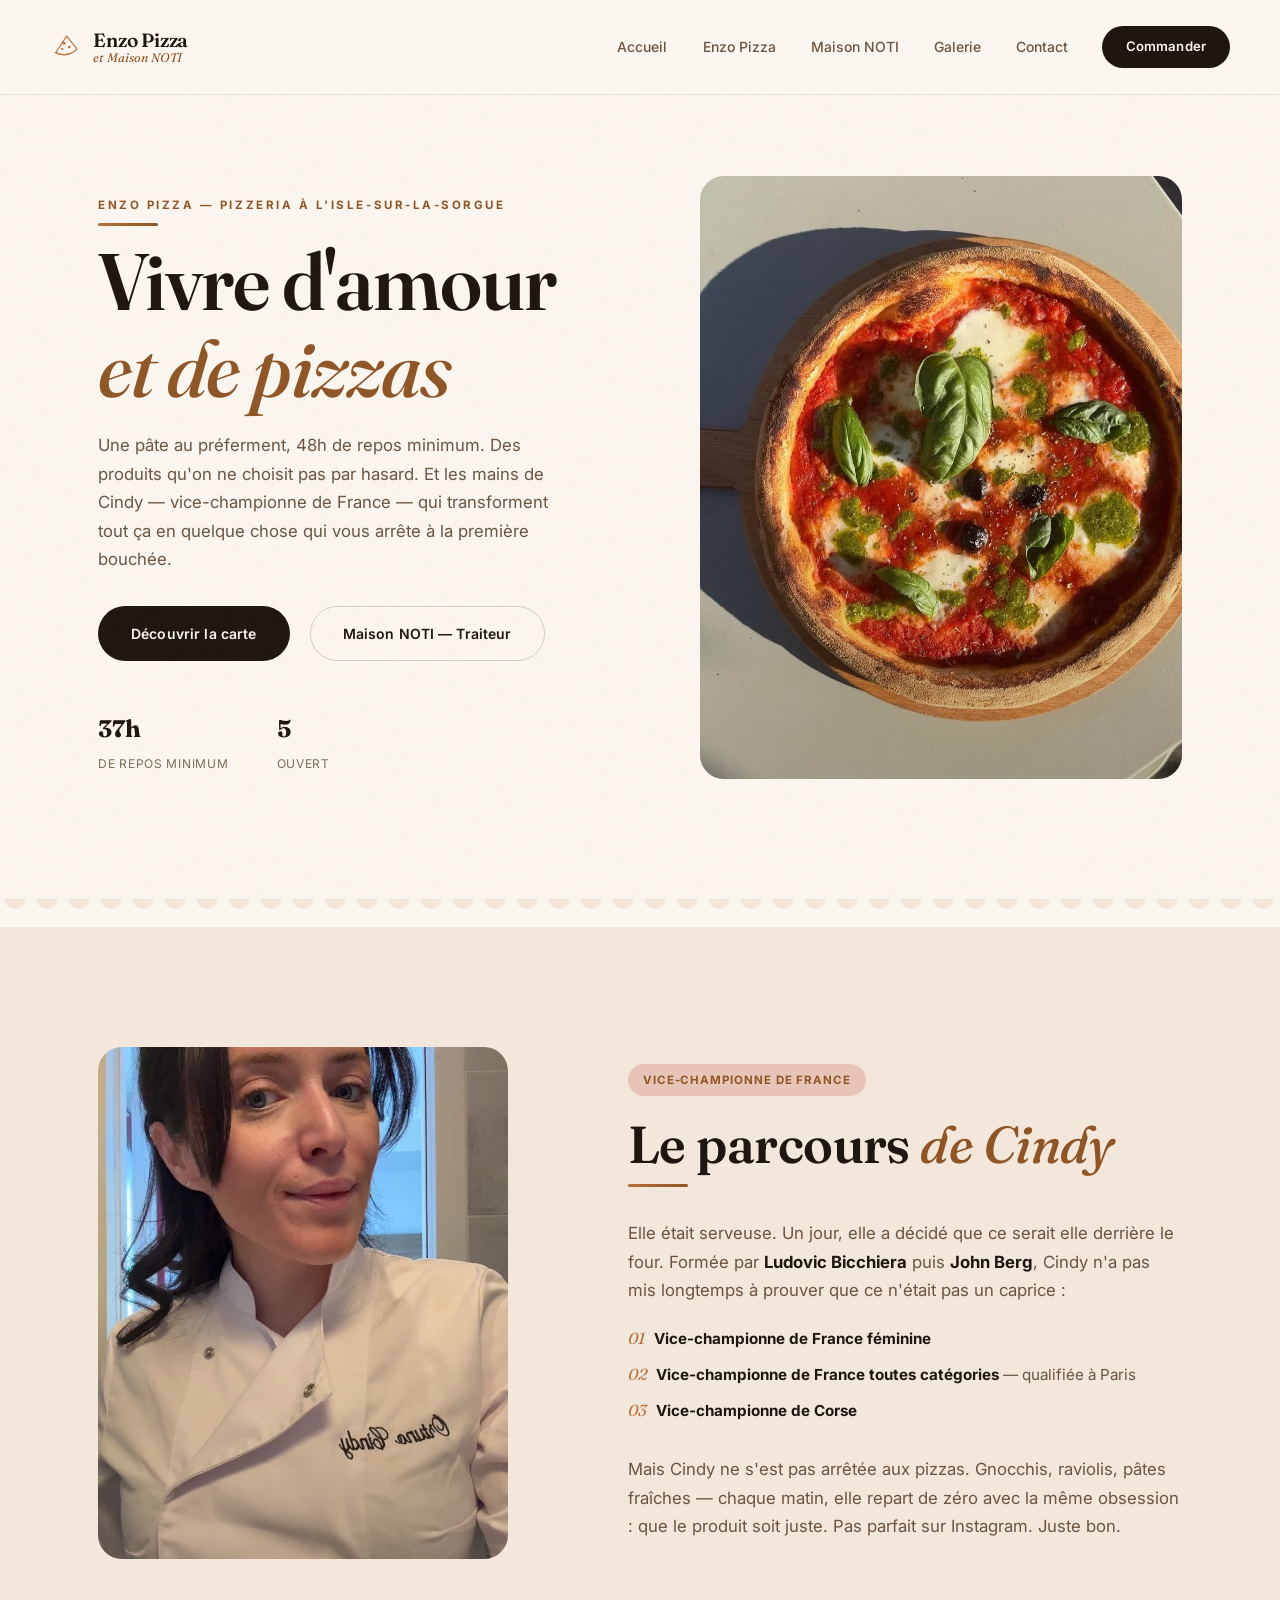
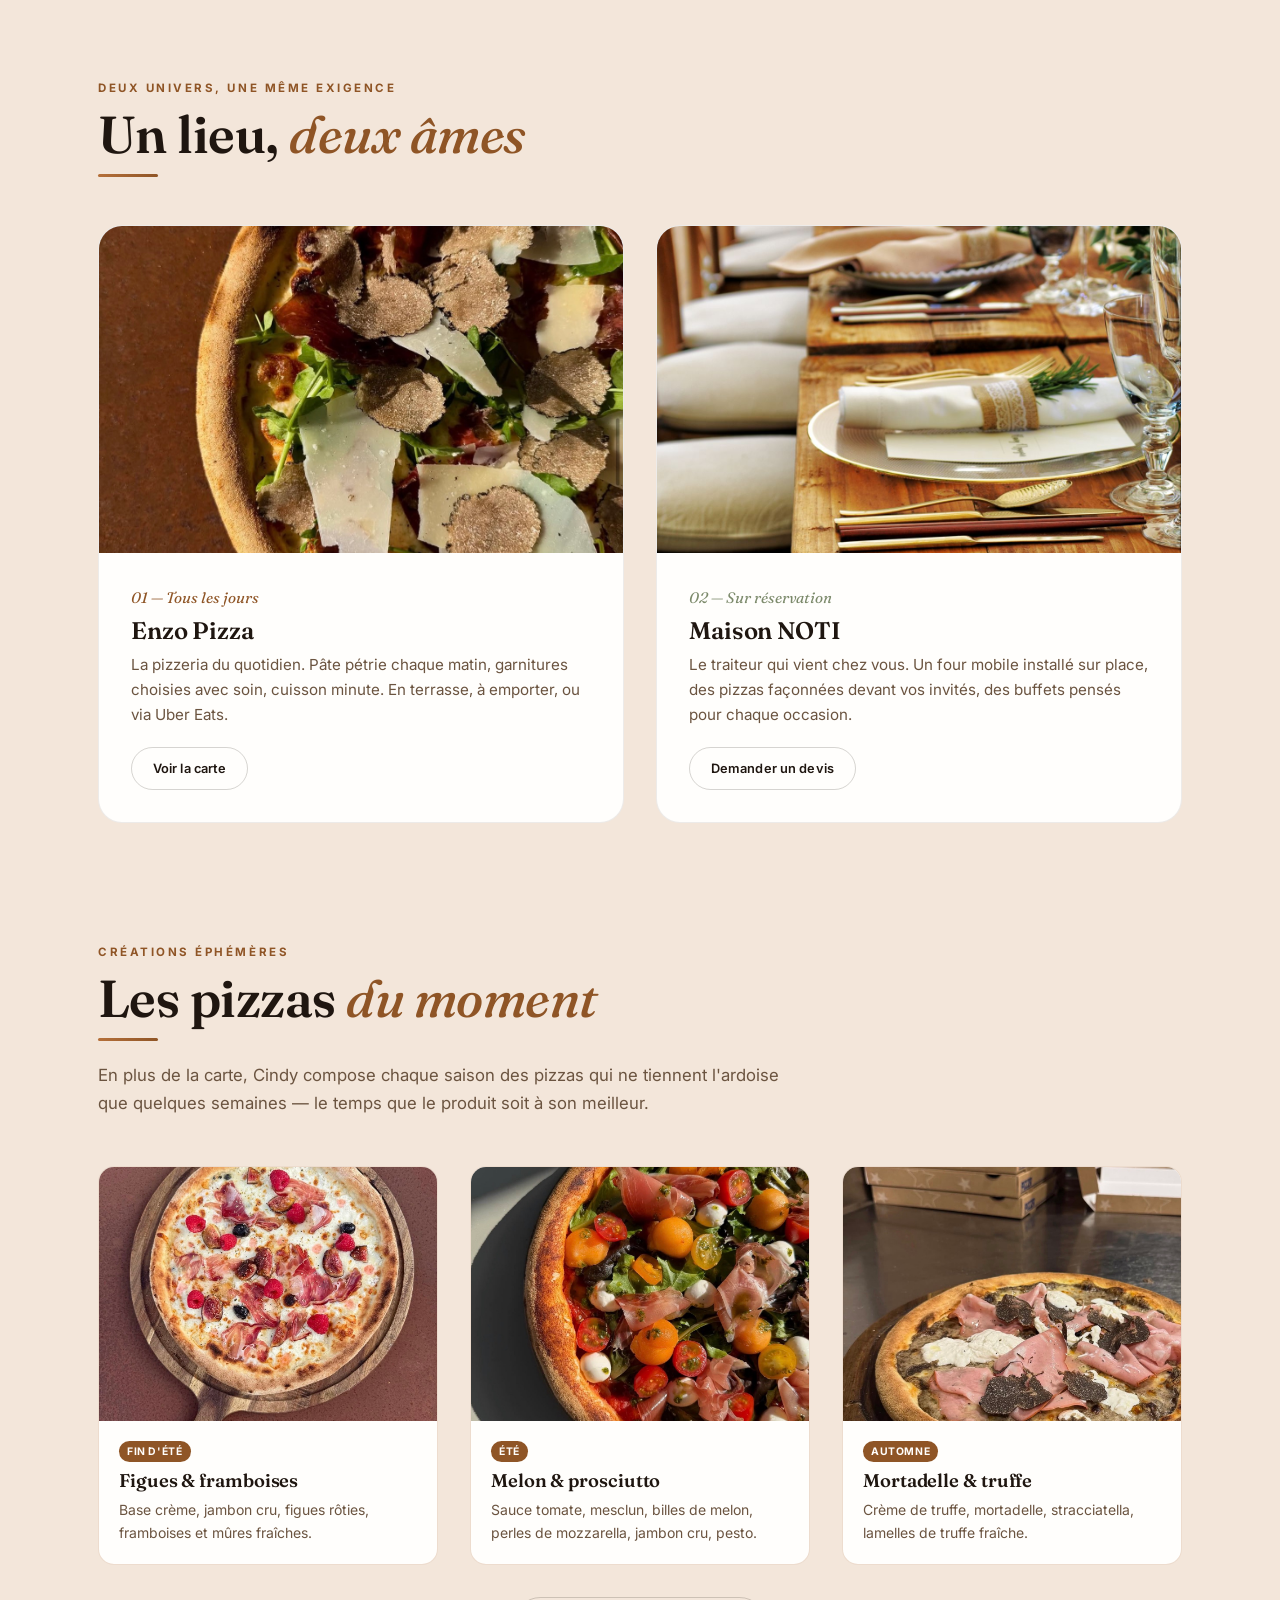
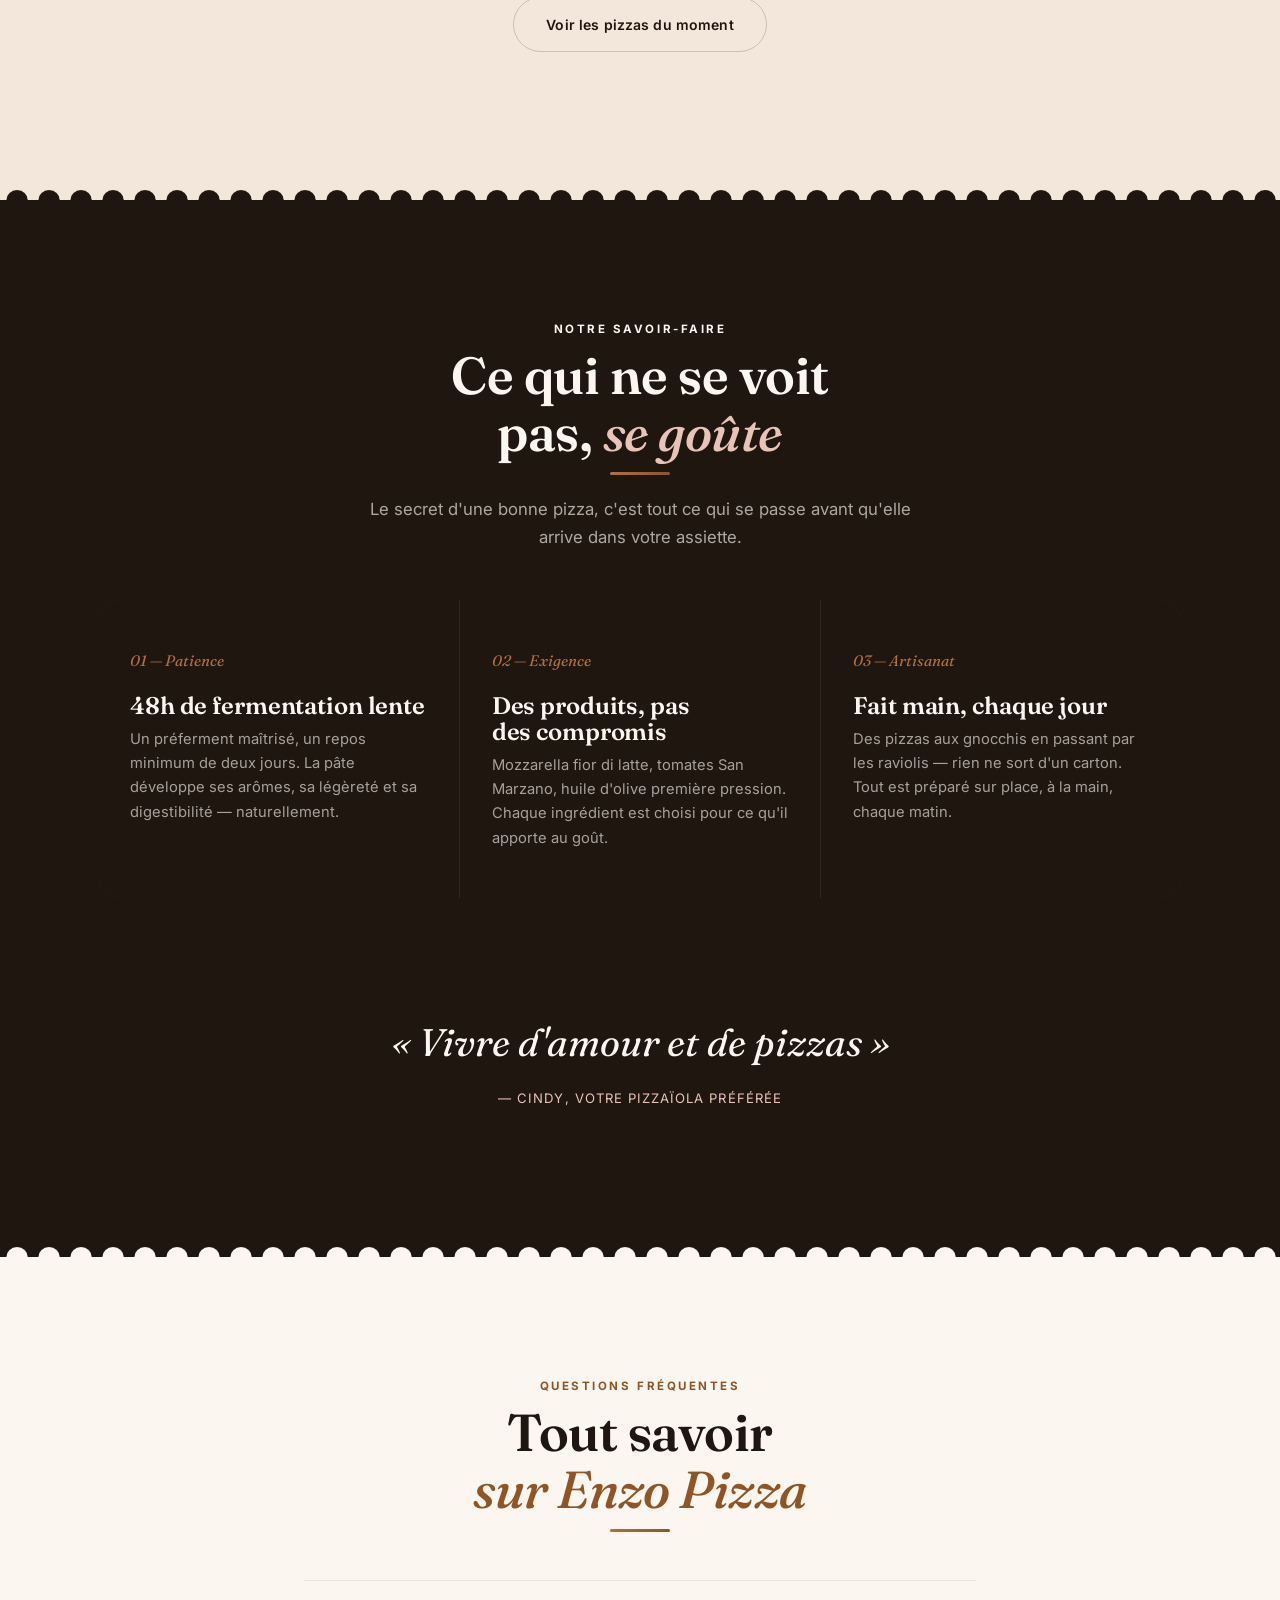
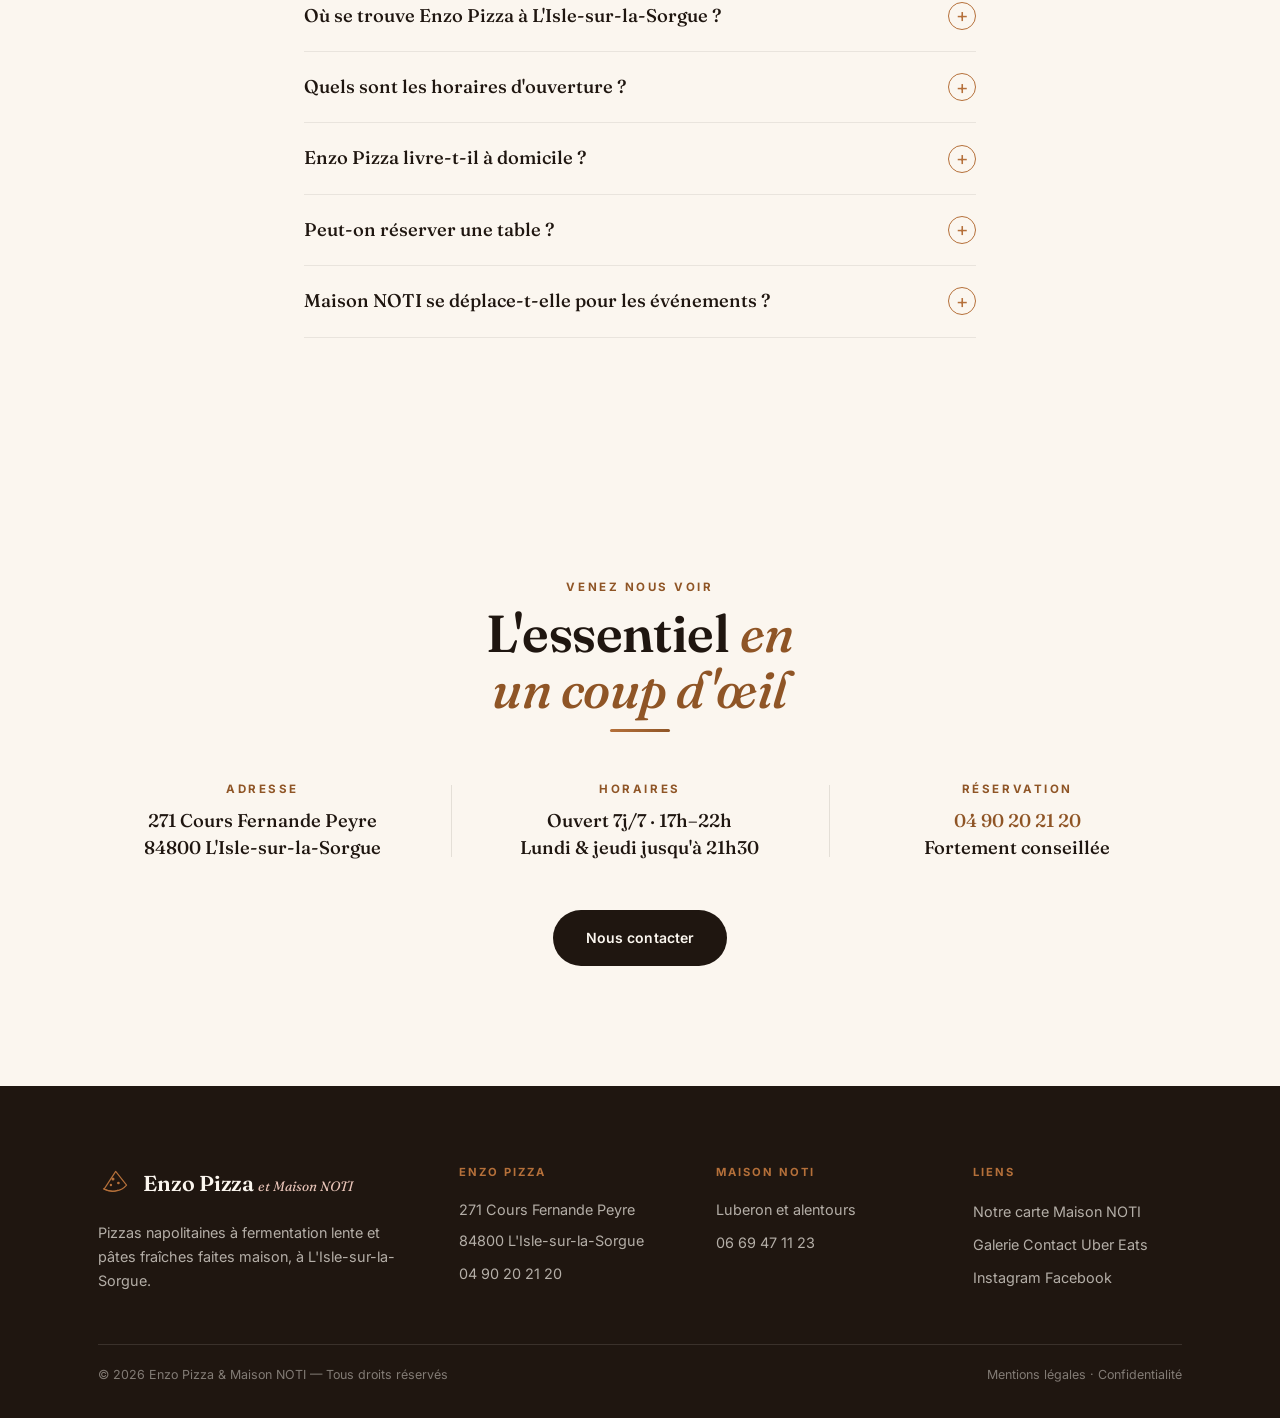
==== commit 74ec7c13: "feat: reword dough copy around préferment (Lot 1) Client request: the visible copy must say 'préferm" ====
--- a/index.html
+++ b/index.html
@@ -225,7 +225,7 @@
             <span class="italic-display">et de pizzas</span>
           </h1>
           <p class="lede" style="max-width: 32em;">
-            Une pâte qui a reposé deux jours. Des produits qu'on ne choisit pas par hasard.
+            Une pâte au préferment, 48h de repos minimum. Des produits qu'on ne choisit pas par hasard.
             Et les mains de Cindy — vice-championne de France — qui transforment tout ça
             en quelque chose qui vous arrête à la première bouchée.
           </p>
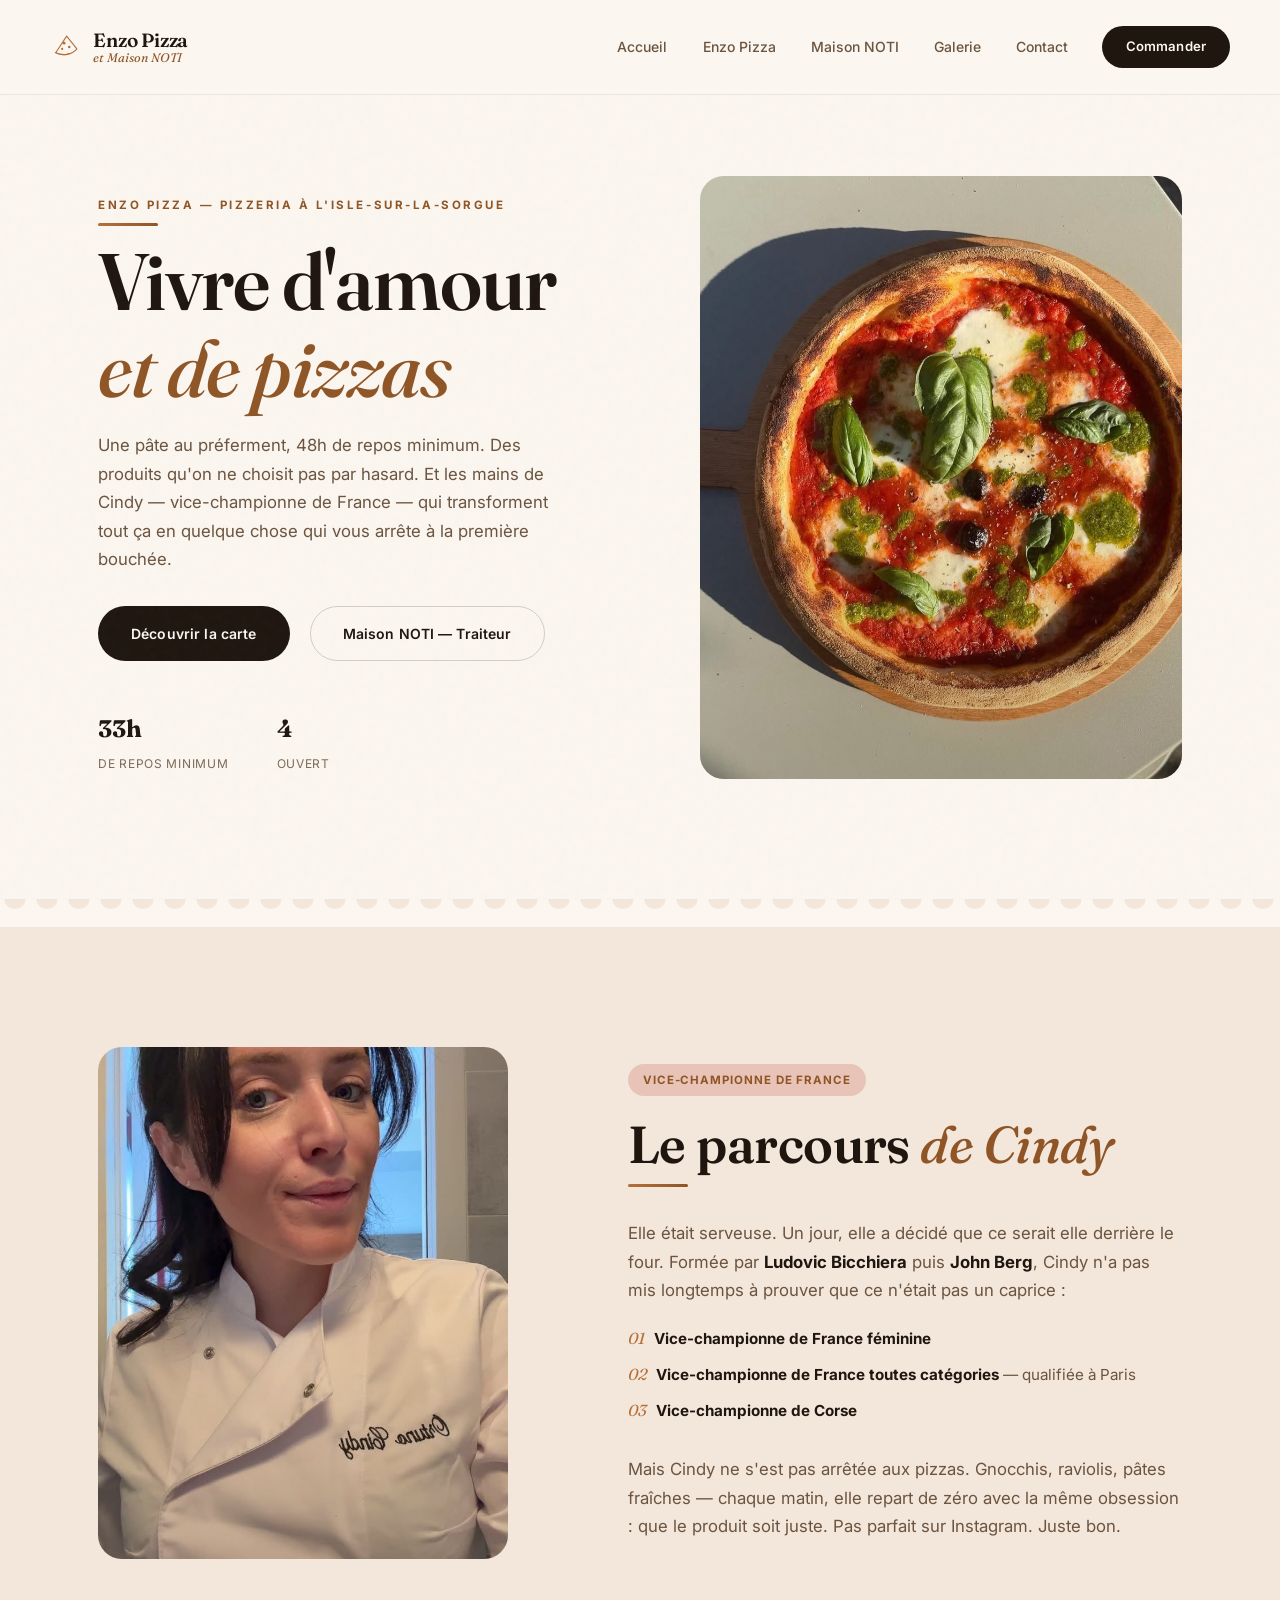
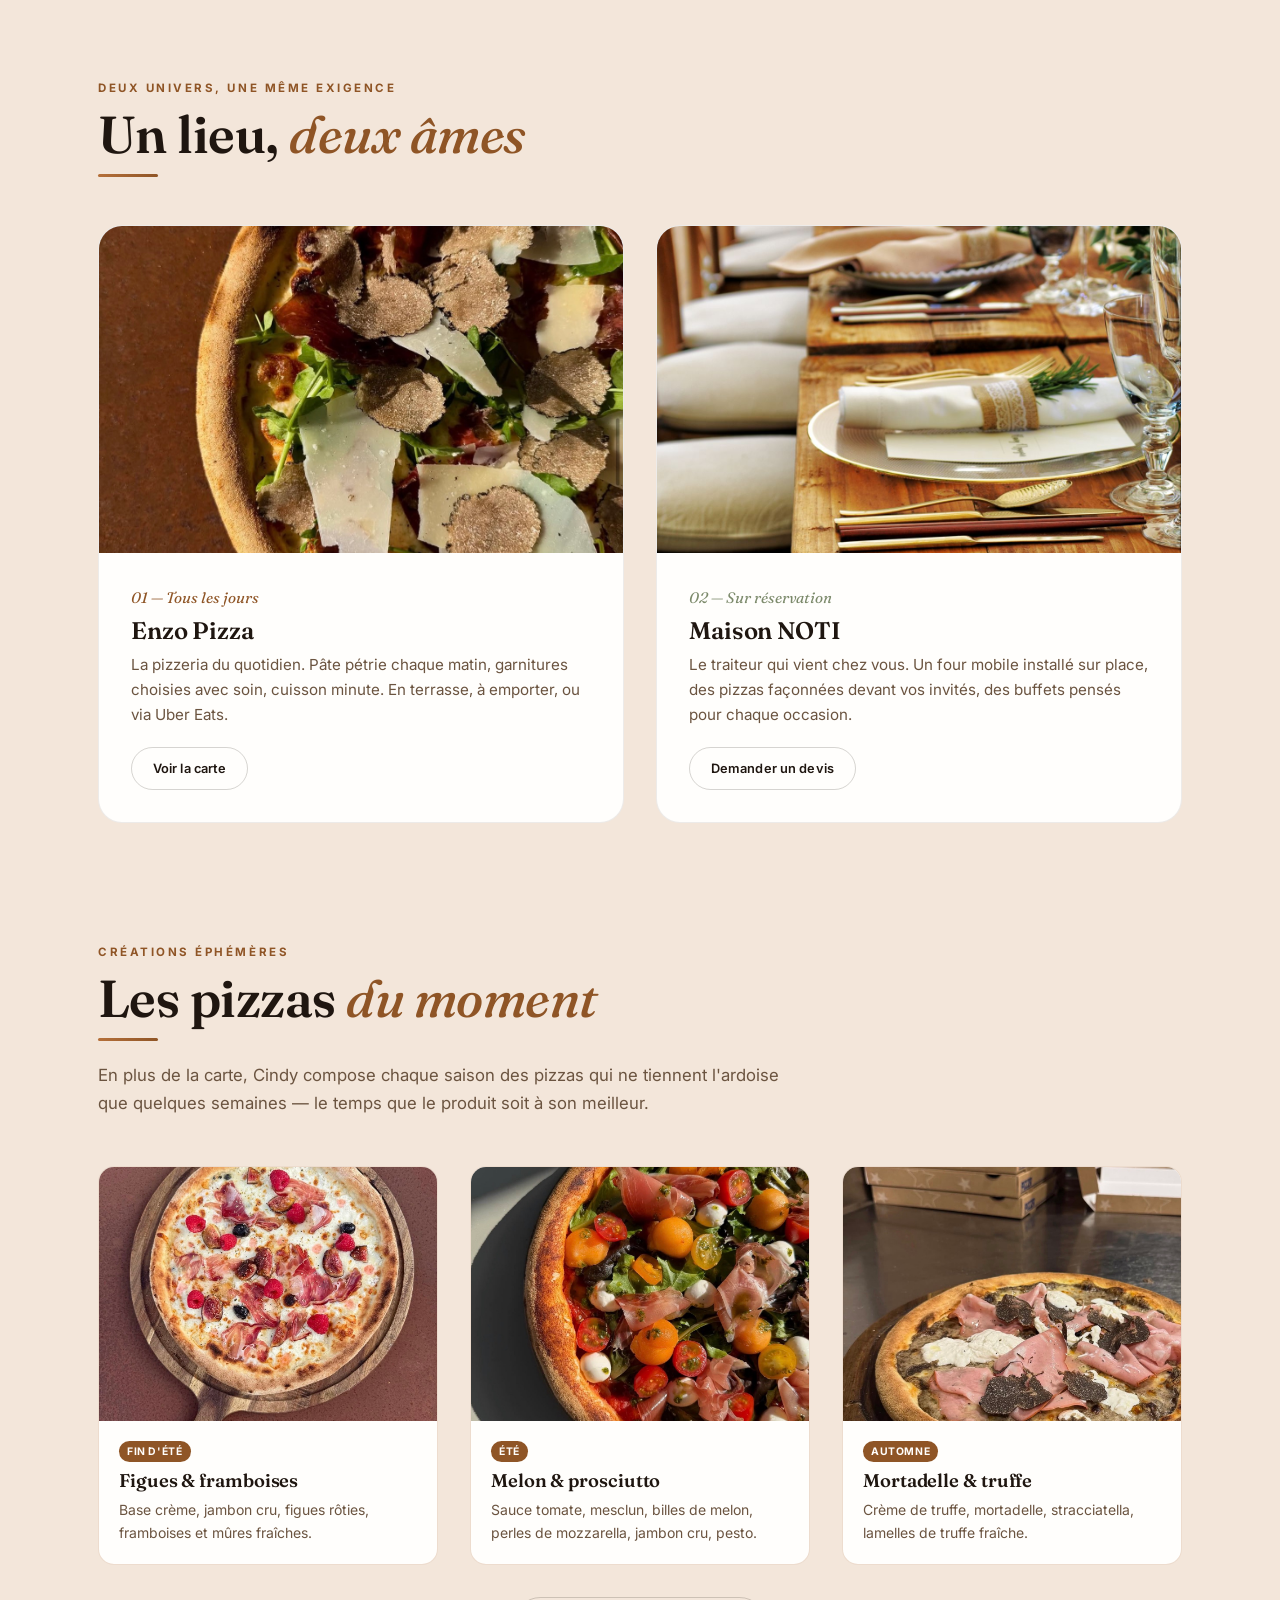
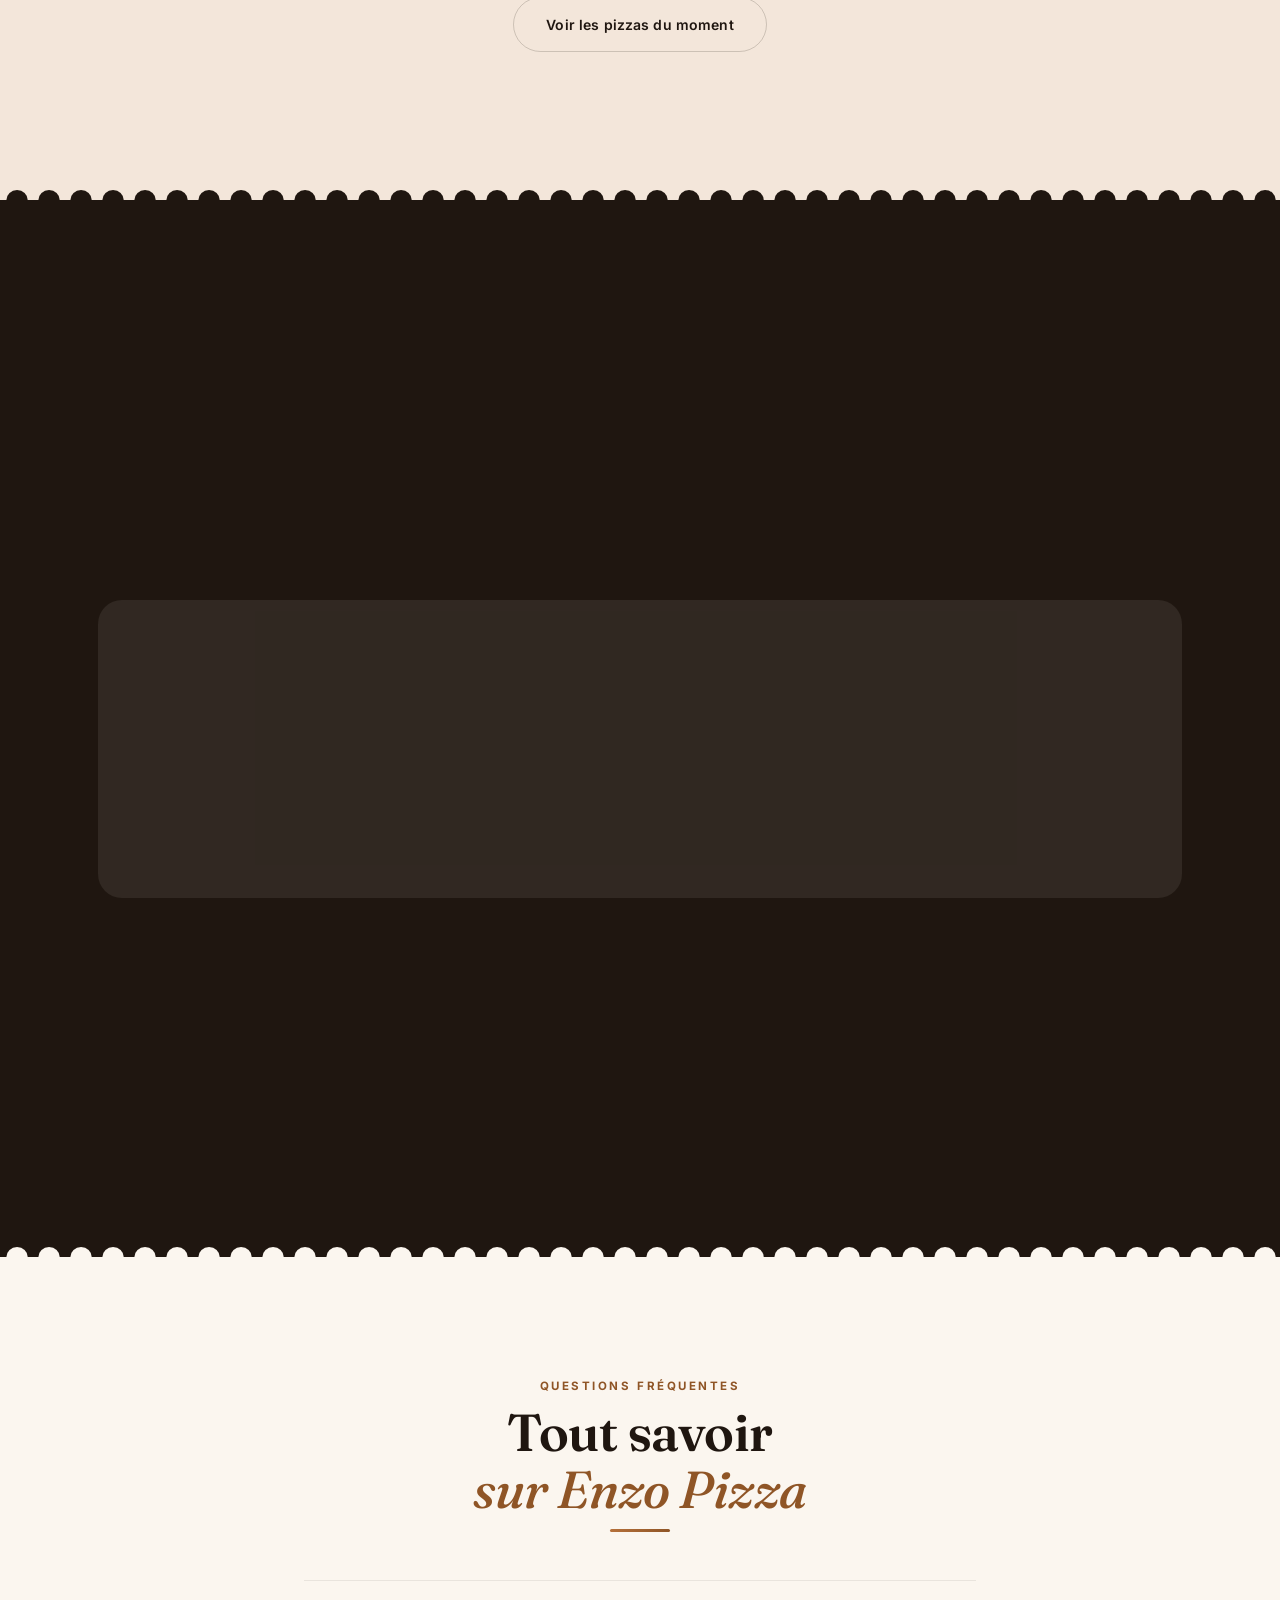
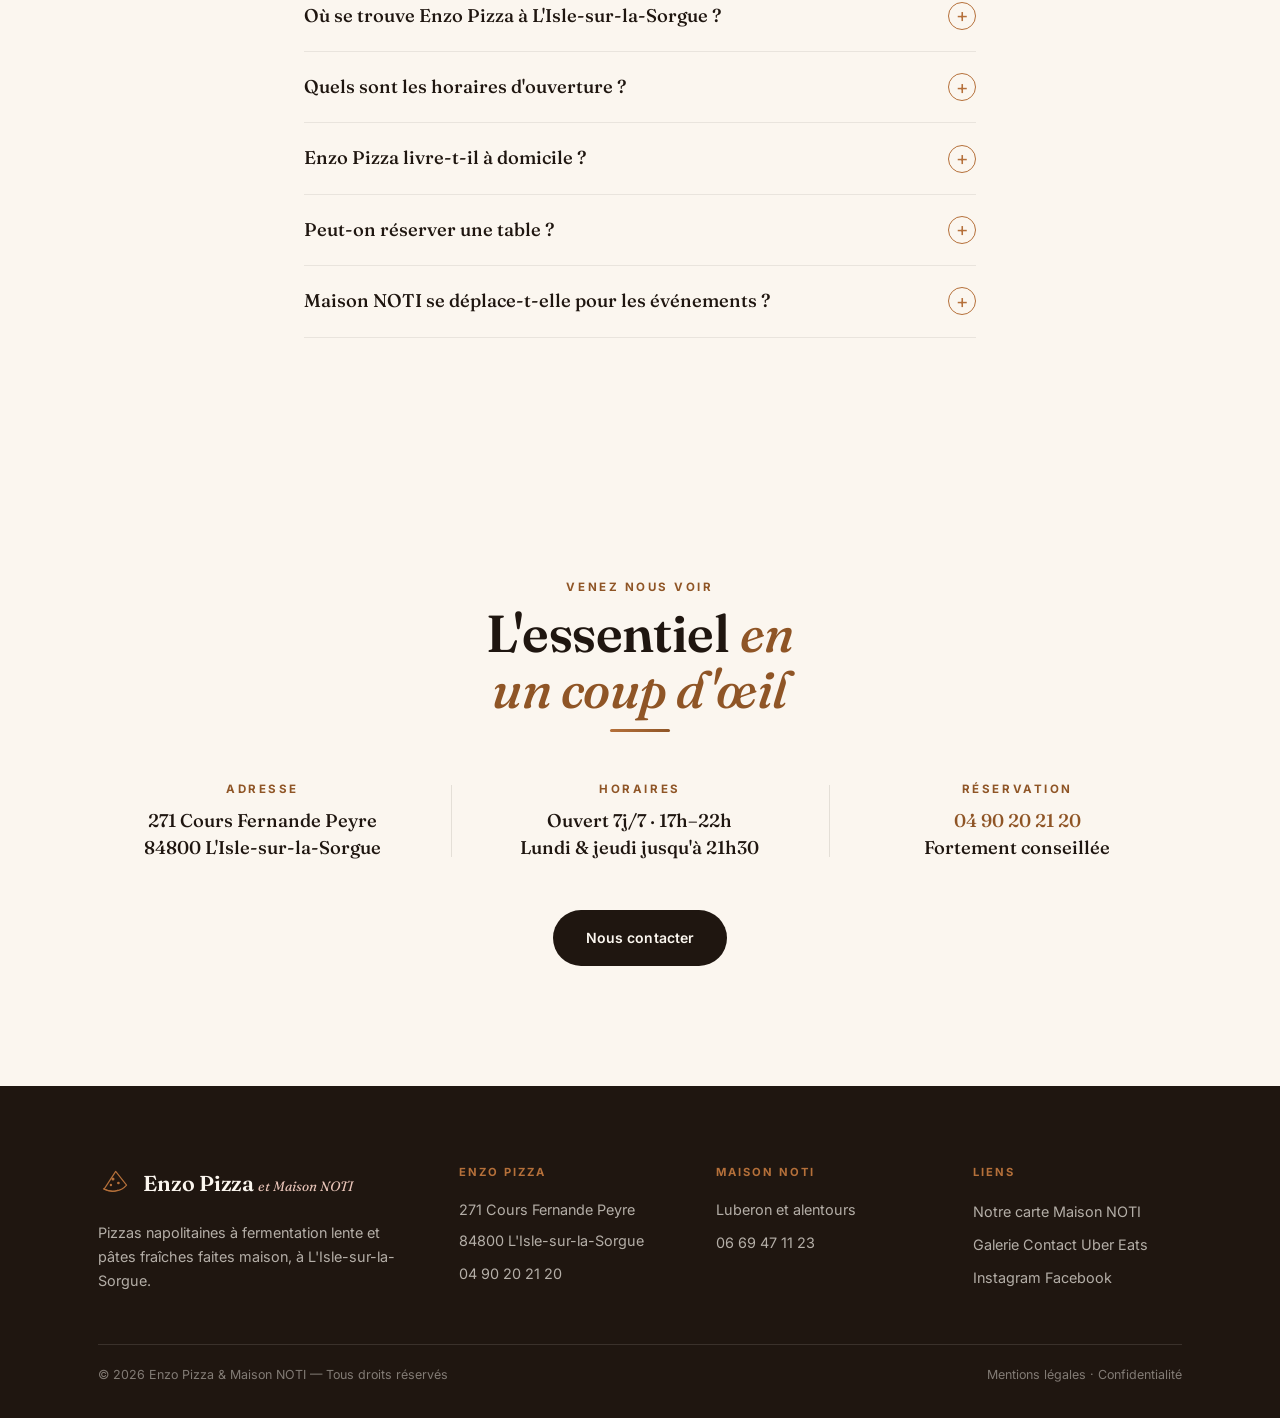
==== commit cf8129f4: "fix: correct contradictory opening hours in homepage FAQ (Lot 2.1) Thursday appeared in both ranges." ====
--- a/index.html
+++ b/index.html
@@ -146,7 +146,7 @@
       "name": "Quels sont les horaires d'ouverture d'Enzo Pizza ?",
       "acceptedAnswer": {
         "@type": "Answer",
-        "text": "Enzo Pizza est ouvert 7 jours sur 7. Du mardi au dimanche de 17h à 22h, le lundi et le jeudi de 17h à 21h30. La réservation est fortement conseillée, surtout le week-end."
+        "text": "Enzo Pizza est ouvert 7 jours sur 7, de 17h à 22h — sauf le lundi et le jeudi, où nous fermons à 21h30. La réservation est fortement conseillée, surtout le week-end."
       }
     },
     {
@@ -485,7 +485,7 @@
         </details>
         <details class="faq-item">
           <summary>Quels sont les horaires d'ouverture ?</summary>
-          <p>Enzo Pizza est ouvert 7 jours sur 7. Du mardi au dimanche de 17h à 22h, le lundi et le jeudi de 17h à 21h30. Nous vous recommandons de réserver, surtout le week-end.</p>
+          <p>Enzo Pizza est ouvert 7 jours sur 7, de 17h à 22h — sauf le lundi et le jeudi, où nous fermons à 21h30. Nous vous recommandons de réserver, surtout le week-end.</p>
         </details>
         <details class="faq-item">
           <summary>Enzo Pizza livre-t-il à domicile ?</summary>
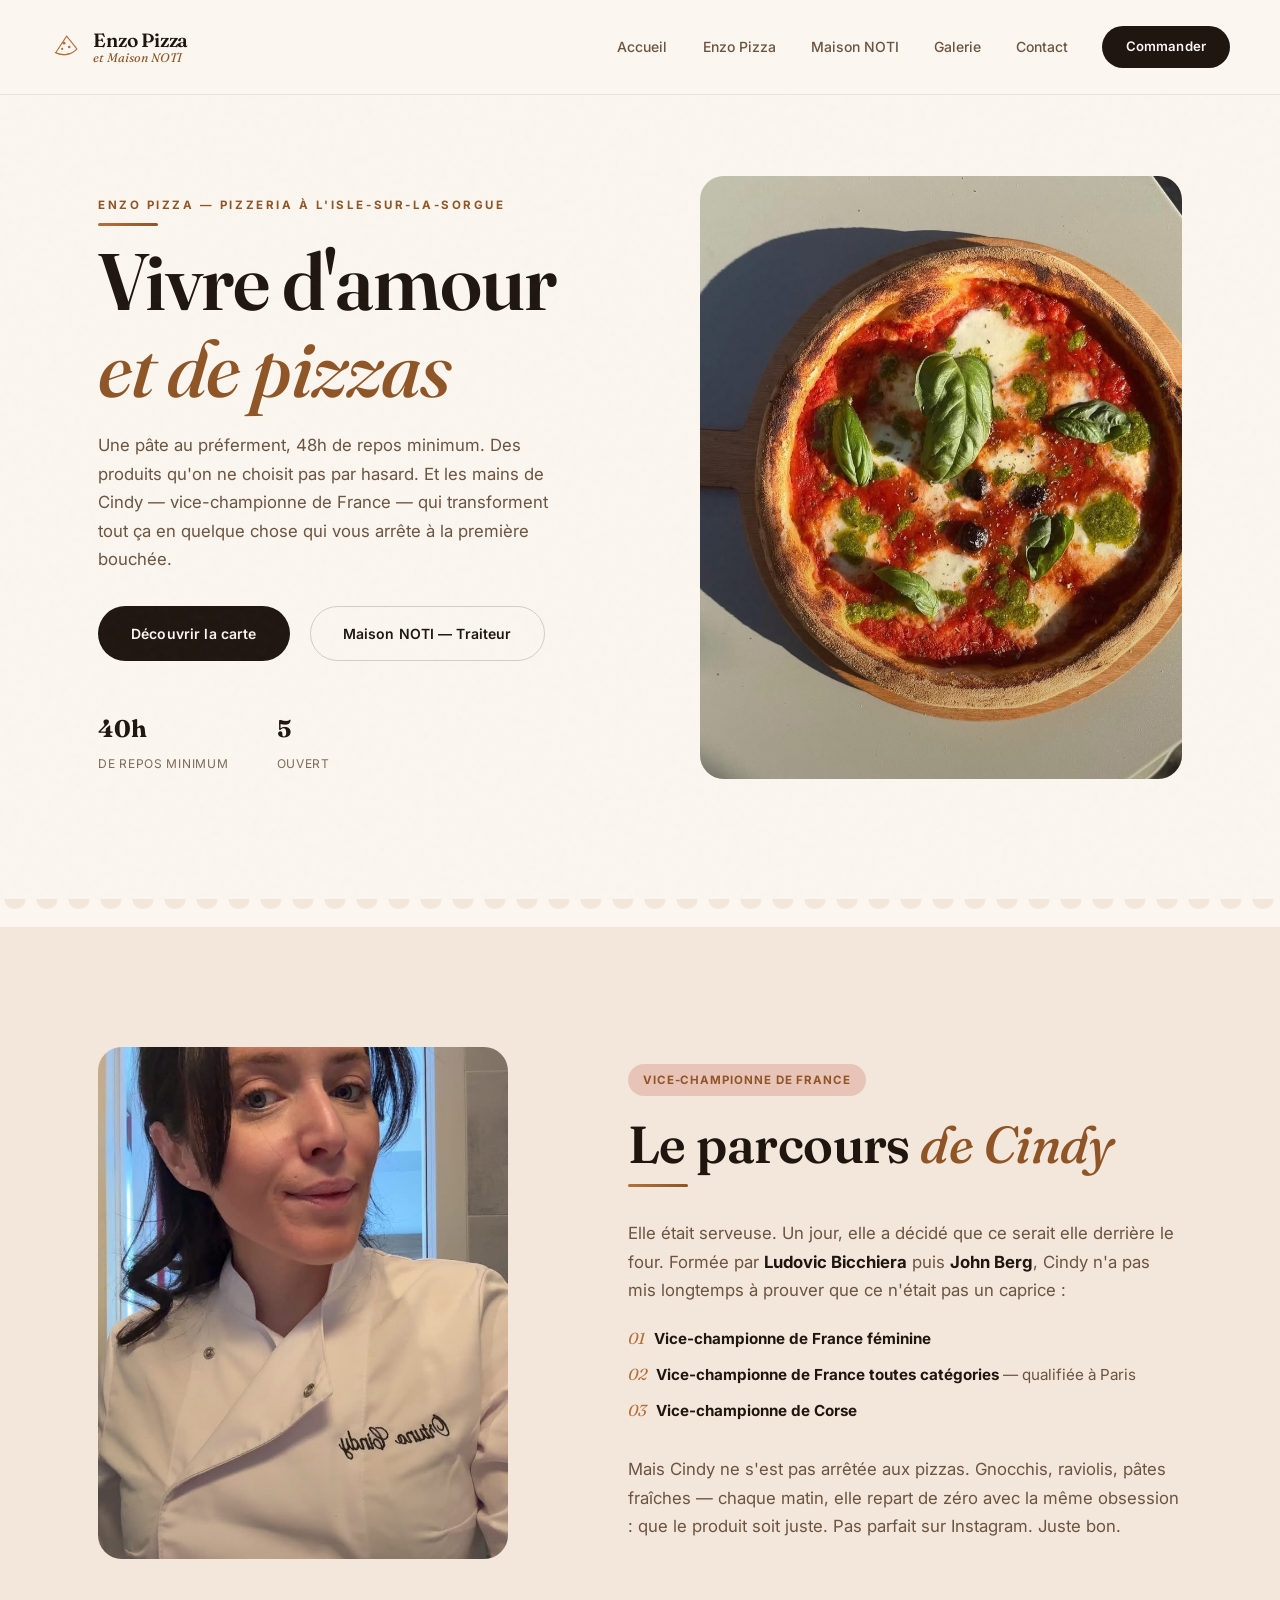
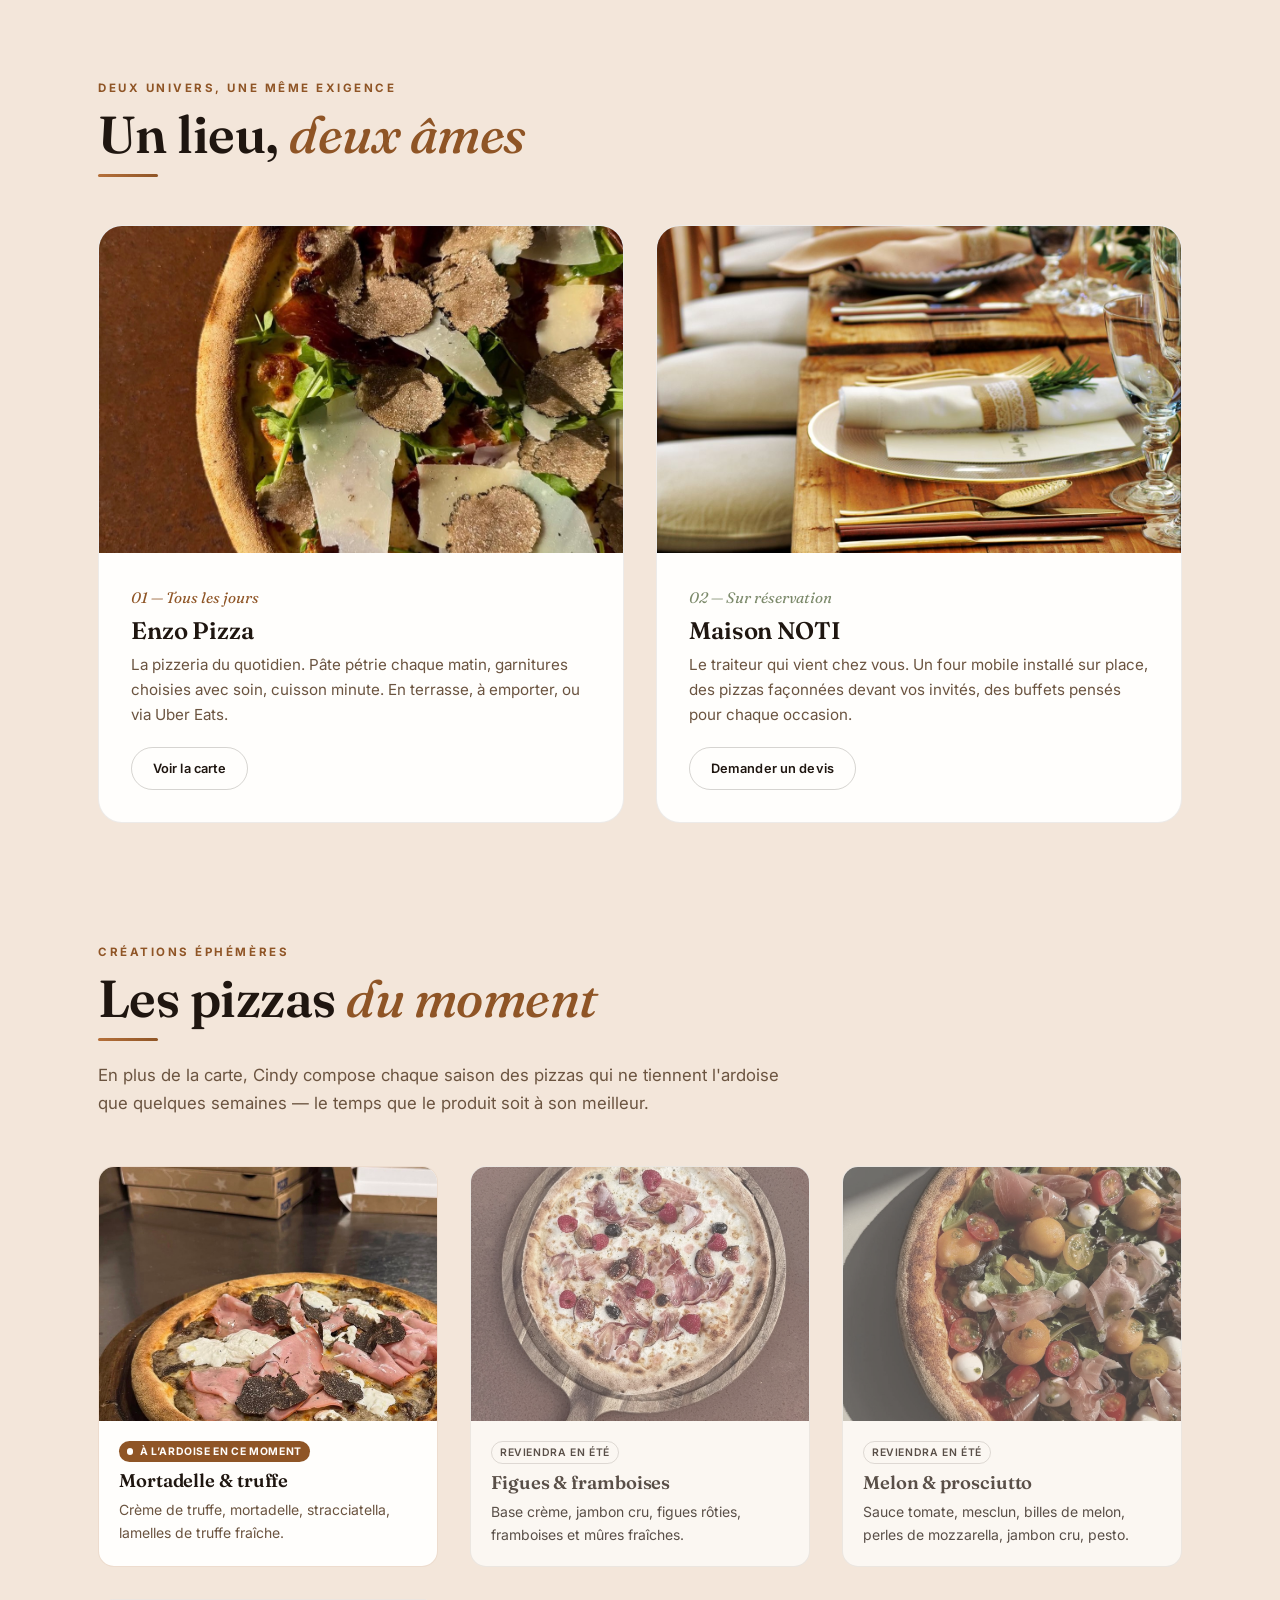
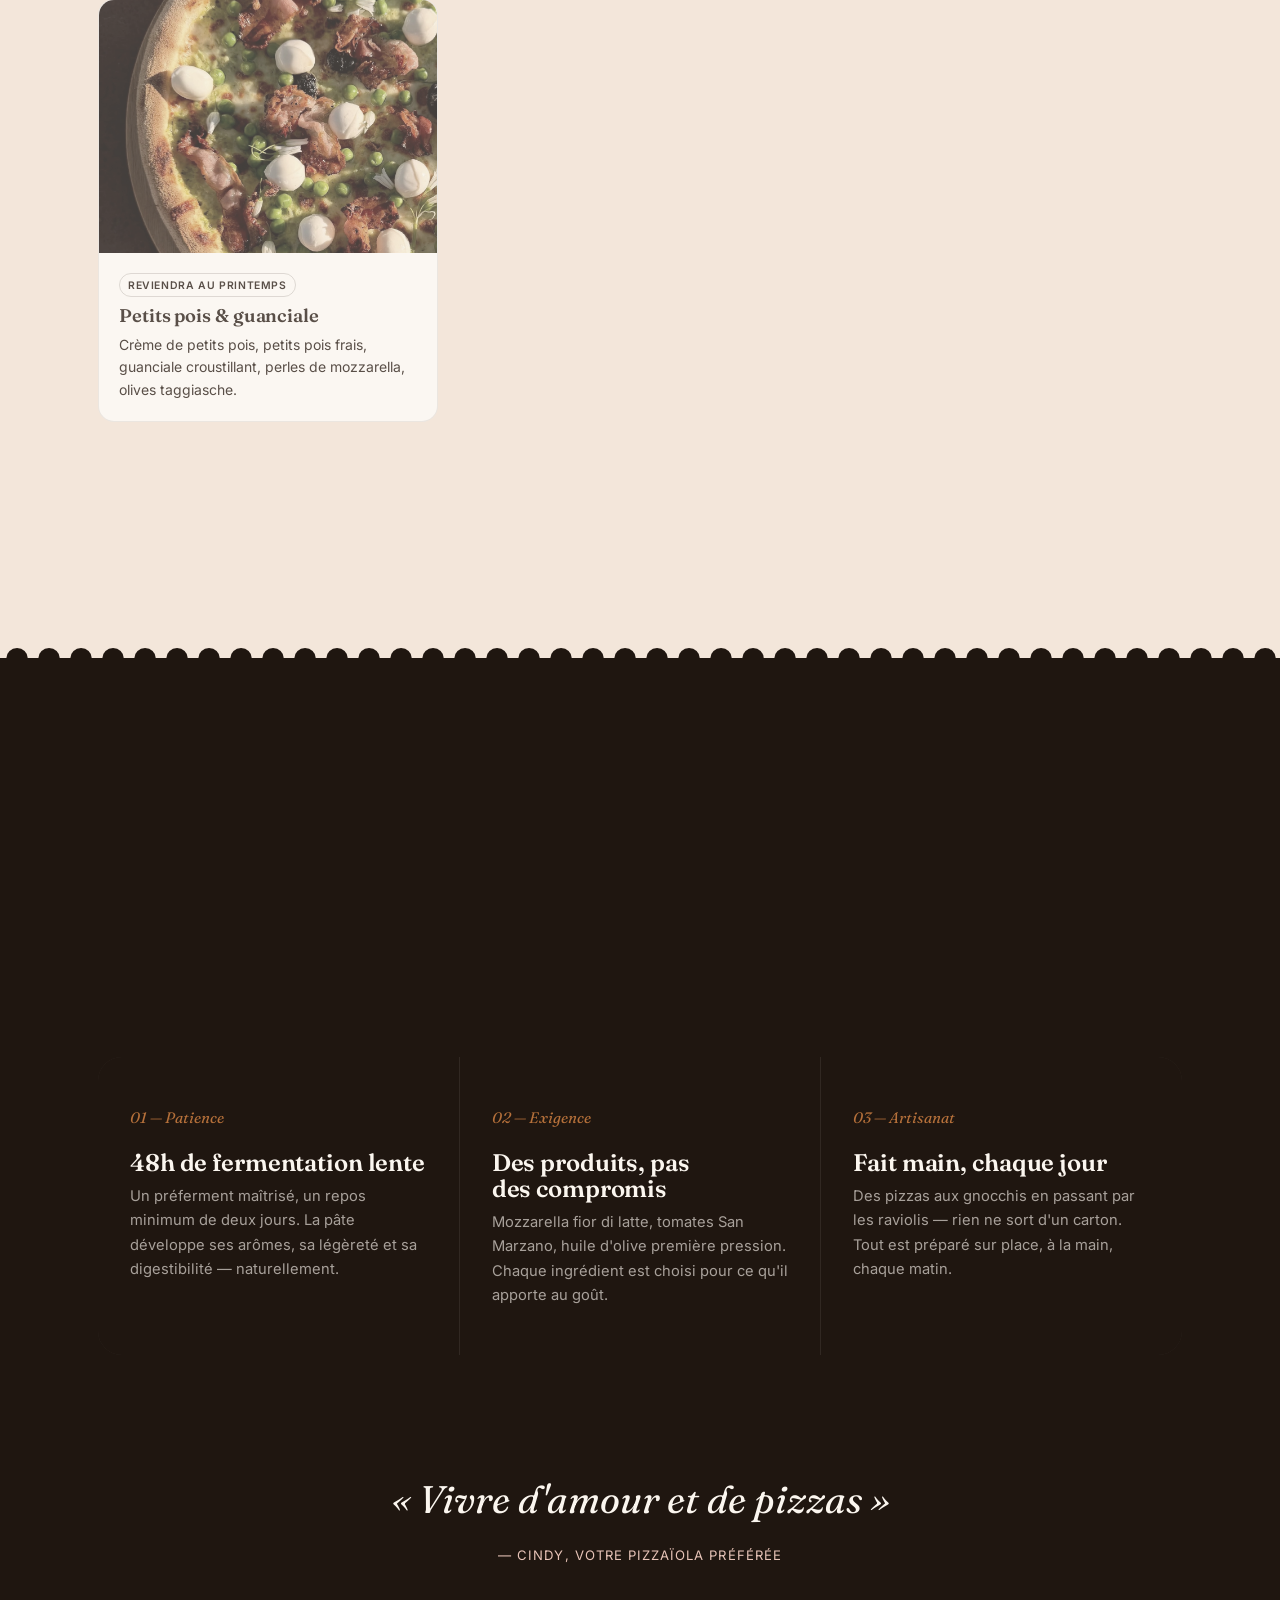
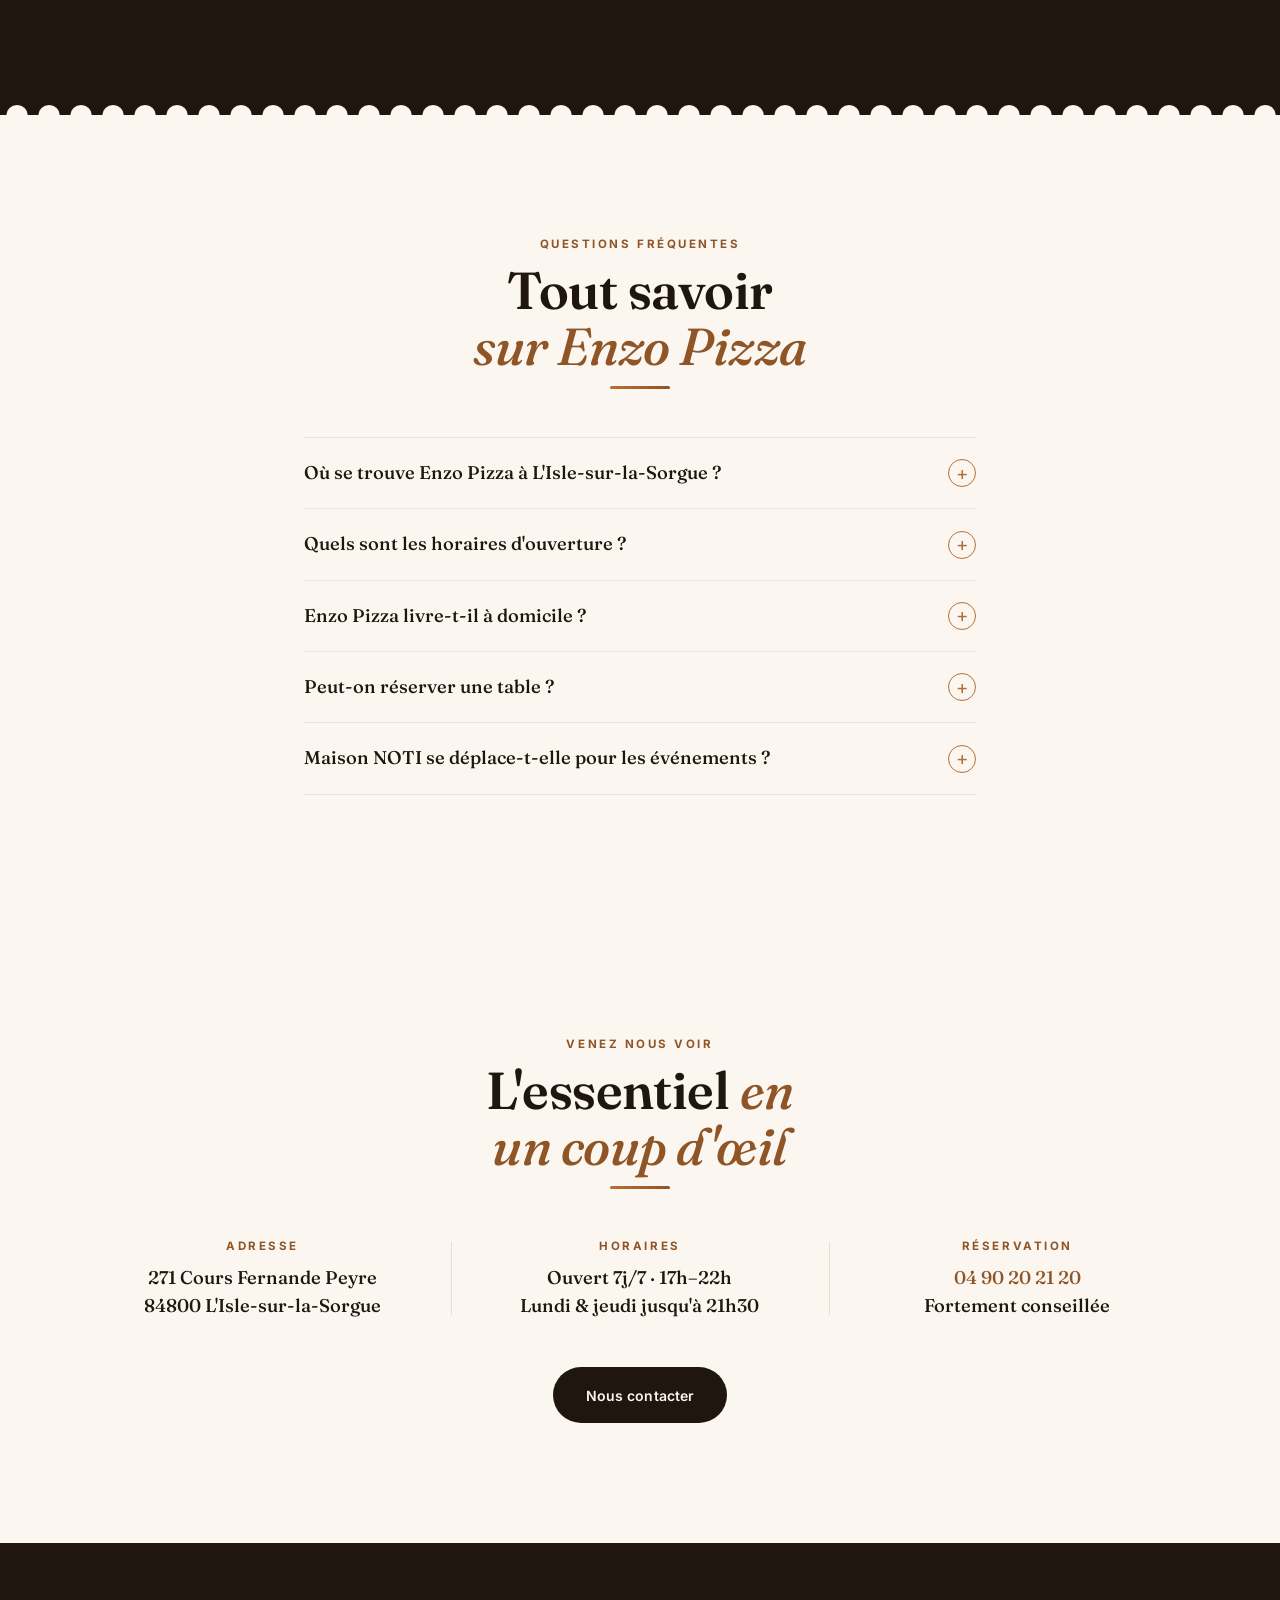
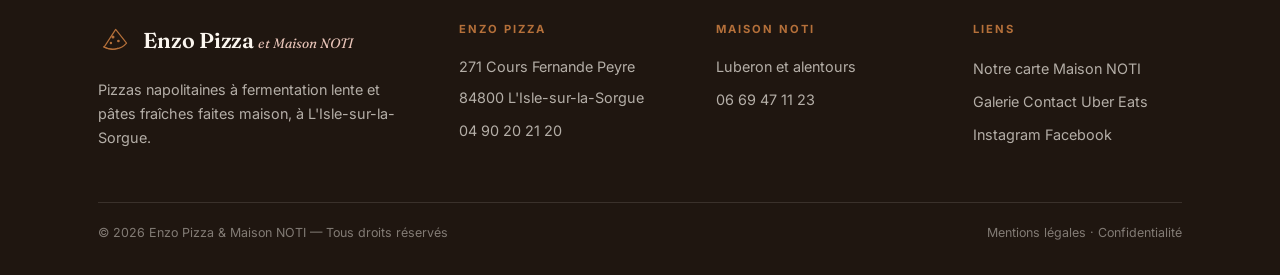
==== commit a9f54553: "feat: auto-flag seasonal pizza availability from data-mois (Lot 3.2 + 3.3) A hardcoded boolean would" ====
--- a/index.html
+++ b/index.html
@@ -356,7 +356,12 @@
   </section>
 
   <!-- ===== PIZZAS DU MOMENT ===== -->
-  <!-- Vitrine : la liste complète vit sur /pizzeria#moment. Garder 3 cartes max ici. -->
+  <!-- Vitrine : doit rester le miroir exact de /pizzeria#moment.
+       Chaque carte porte un attribut data-mois = les mois où la pizza est
+       proposée (1 = janvier … 12 = décembre). Le site affiche tout seul
+       « À l'ardoise en ce moment » ou « Reviendra … », et remonte en premier
+       la pizza disponible. Pour changer une période : modifiez les chiffres
+       ici ET dans pizzeria.html (mêmes valeurs des deux côtés). -->
   <section class="bg-deep tight-top">
     <div class="container">
       <div class="section-head reveal">
@@ -370,7 +375,7 @@
       </div>
 
       <div class="moment-grid mt-md reveal">
-        <article class="moment-card">
+        <article class="moment-card" data-mois="8,9">
           <div class="moment-card-media">
             <img src="img/pizza-figues-framboises.jpg"
                  alt="Pizza sur base crème garnie de figues rôties, framboises, mûres et jambon cru"
@@ -383,7 +388,7 @@
           </div>
         </article>
 
-        <article class="moment-card">
+        <article class="moment-card" data-mois="6,7,8">
           <div class="moment-card-media">
             <img src="img/pizza-melon-prosciutto.jpg"
                  alt="Pizza garnie de billes de melon, tomates cerises, mesclun, mozzarella et jambon cru"
@@ -396,7 +401,20 @@
           </div>
         </article>
 
-        <article class="moment-card">
+        <article class="moment-card" data-mois="4,5,6">
+          <div class="moment-card-media">
+            <img src="img/pizza-petits-pois.jpg"
+                 alt="Pizza à la crème de petits pois avec guanciale croustillant et perles de mozzarella"
+                 width="1200" height="1592" loading="lazy">
+          </div>
+          <div class="moment-card-body">
+            <span class="badge badge-moment">Printemps</span>
+            <h3 class="moment-card-name">Petits pois &amp; guanciale</h3>
+            <p class="moment-card-desc">Crème de petits pois, petits pois frais, guanciale croustillant, perles de mozzarella, olives taggiasche.</p>
+          </div>
+        </article>
+
+        <article class="moment-card" data-mois="10,11,12">
           <div class="moment-card-media">
             <img src="img/pizza-mortadelle-truffe.jpg"
                  alt="Pizza à la crème de truffe, mortadelle, stracciatella et lamelles de truffe fraîche"
--- a/style.css
+++ b/style.css
@@ -694,6 +694,40 @@
 .moment-card-name { font-size: 1.15rem; line-height: 1.3; }
 .moment-card-desc { color: var(--ink-soft); font-size: 0.875rem; line-height: 1.6; }
 
+/* ---------- DISPONIBILITÉ DES PIZZAS DU MOMENT ---------- */
+/* Les classes .est-dispo / .hors-saison sont posées par script.js à partir
+   de l'attribut data-mois. État par défaut (JS absent) : rien ne change,
+   la carte s'affiche normalement — aucun contenu n'est masqué. */
+
+/* Disponible : on garde le remplissage camel-deep, on ajoute une pastille.
+   C'est le seul badge plein de la grille, les autres passent en outline. */
+.badge-dispo {
+  background: var(--camel-deep); color: var(--paper);
+  display: inline-flex; align-items: center; gap: 0.4rem;
+}
+.badge-dispo::before {
+  content: ""; width: 0.4rem; height: 0.4rem;
+  border-radius: 50%; background: var(--paper); flex-shrink: 0;
+}
+
+/* Hors saison : mention discrète, pas un badge d'accent. */
+.badge-attente {
+  background: transparent; color: var(--ink);
+  border: 1px solid rgba(31, 22, 16, 0.18); font-weight: 600;
+}
+
+.moment-card.hors-saison { opacity: 0.72; border-color: rgba(31, 22, 16, 0.10); }
+/* La description repasse en --ink : combinée à l'opacité 0.72 de la carte,
+   elle retombe à ~7:1 sur le fond papier, donc au-dessus du seuil AA.
+   Laisser --ink-soft sous opacité l'aurait fait tomber à 3,7:1. */
+.moment-card.hors-saison .moment-card-desc { color: var(--ink); }
+.moment-card.hors-saison .moment-card-media { filter: saturate(0.55); }
+/* Plus d'affordance de survol : ces pizzas ne sont pas commandables. */
+@media (hover: hover) {
+  .moment-card.hors-saison:hover { transform: none; box-shadow: none; }
+  .moment-card.hors-saison:hover .moment-card-media img { transform: none; }
+}
+
 .supplements { margin-top: var(--space-lg); padding-top: var(--space-md); border-top: 1.5px solid var(--ink); display: flex; gap: var(--space-md) var(--space-xl); flex-wrap: wrap; font-size: 0.875rem; }
 .supplements .eyebrow { display: block; width: 100%; margin-bottom: var(--space-2xs); }
 .supplements strong { color: var(--ink); font-family: var(--font-display); }
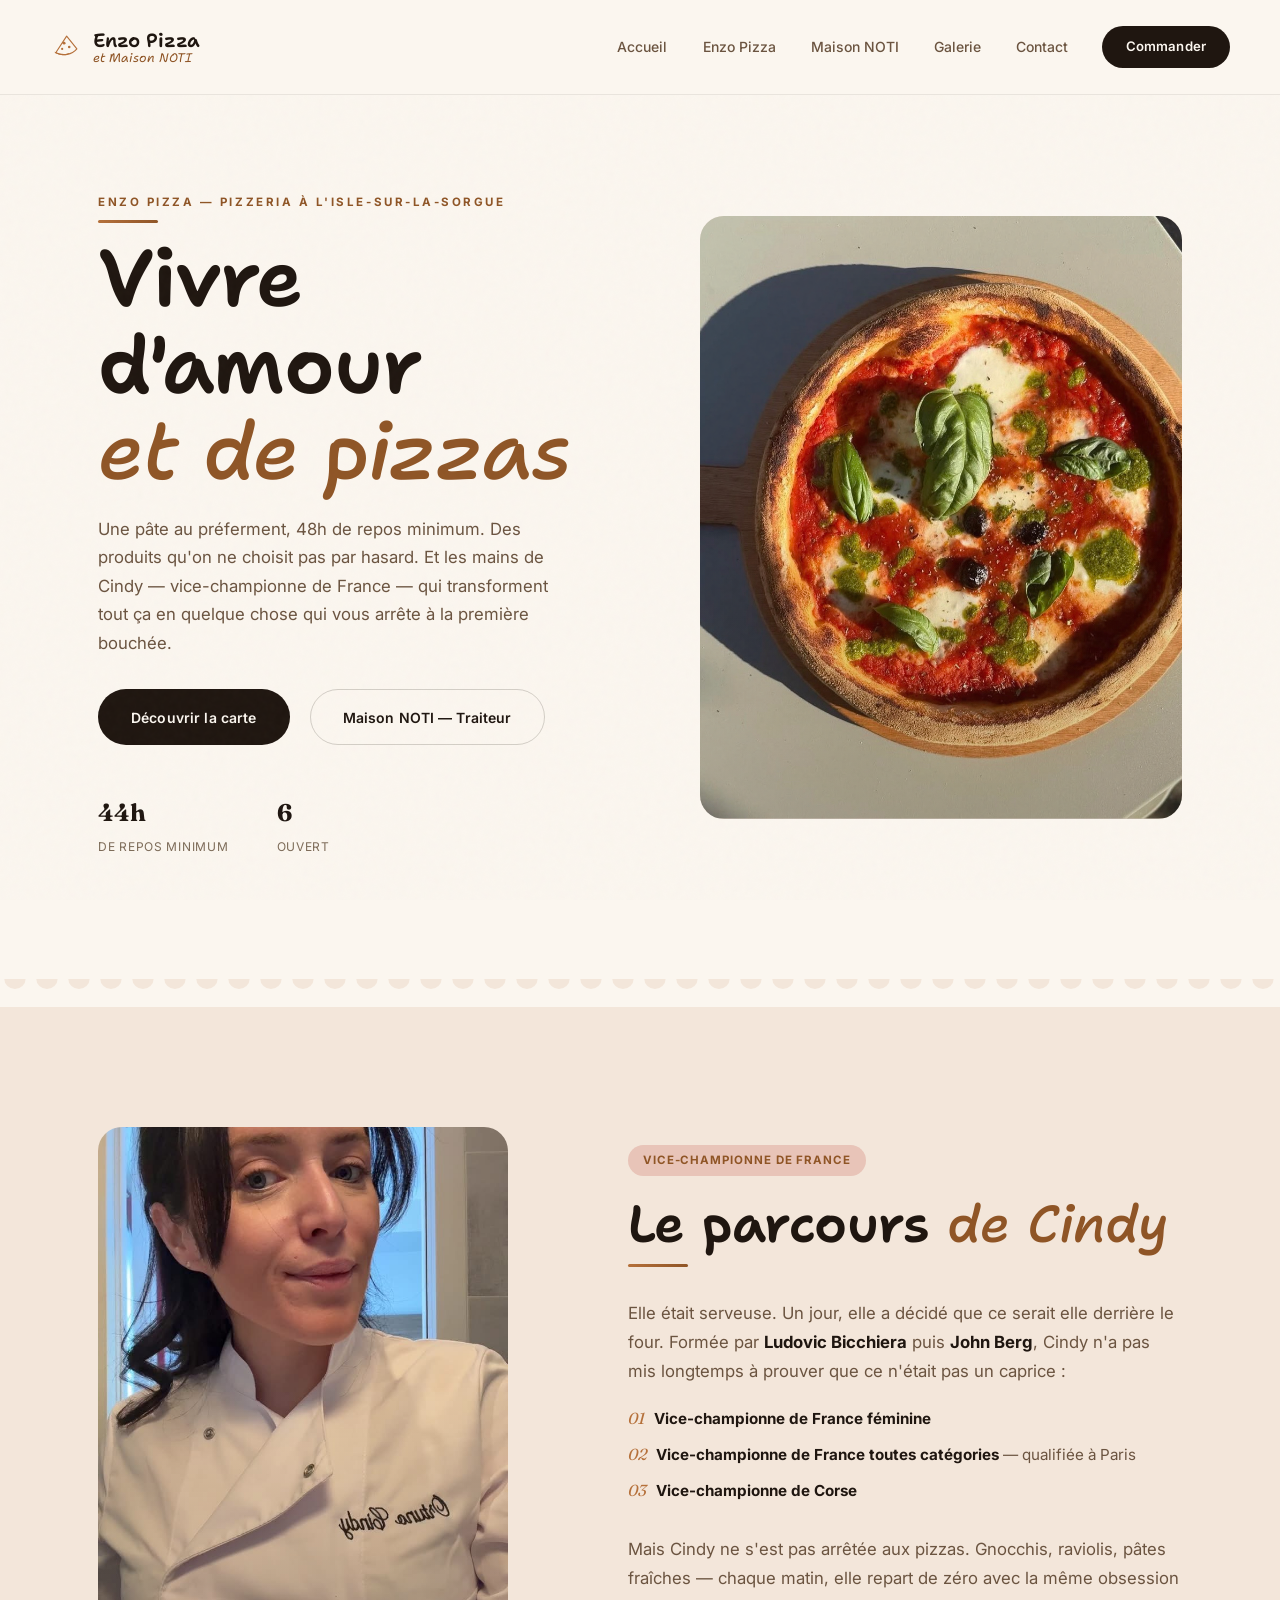
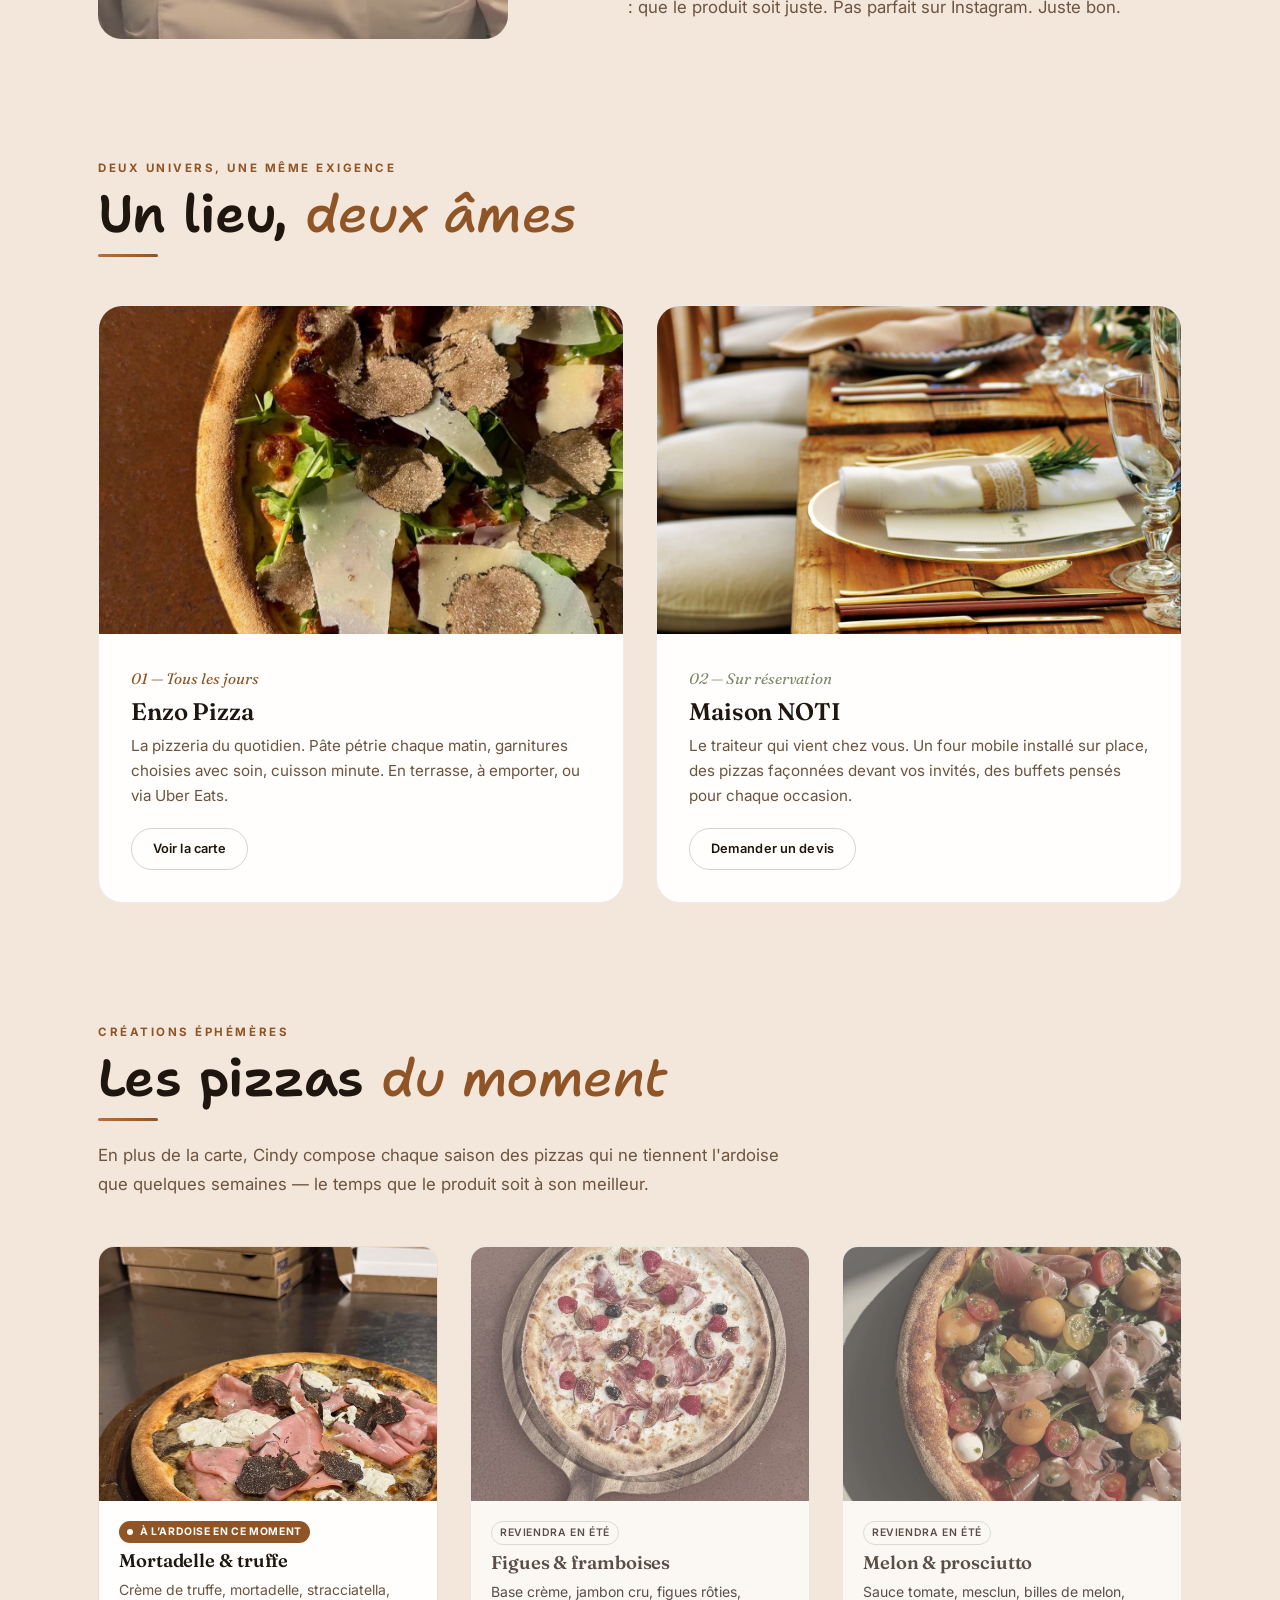
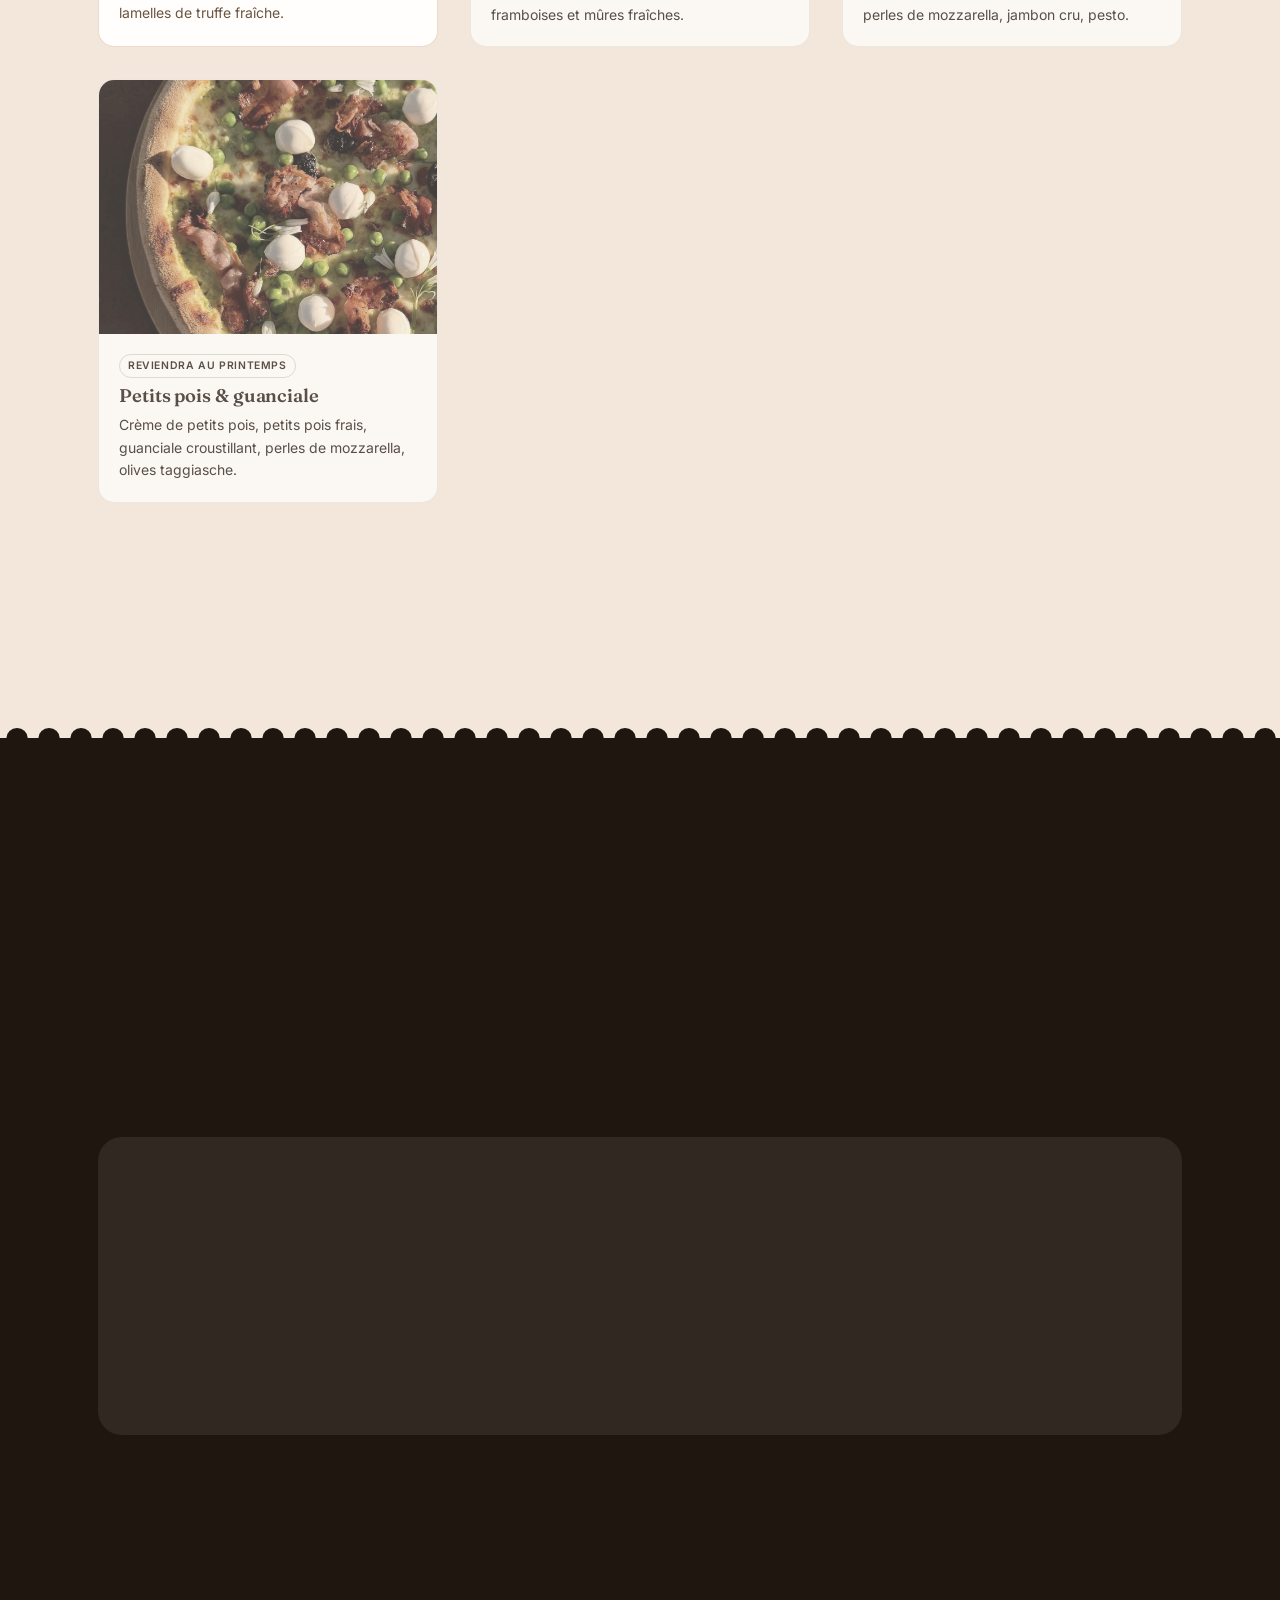
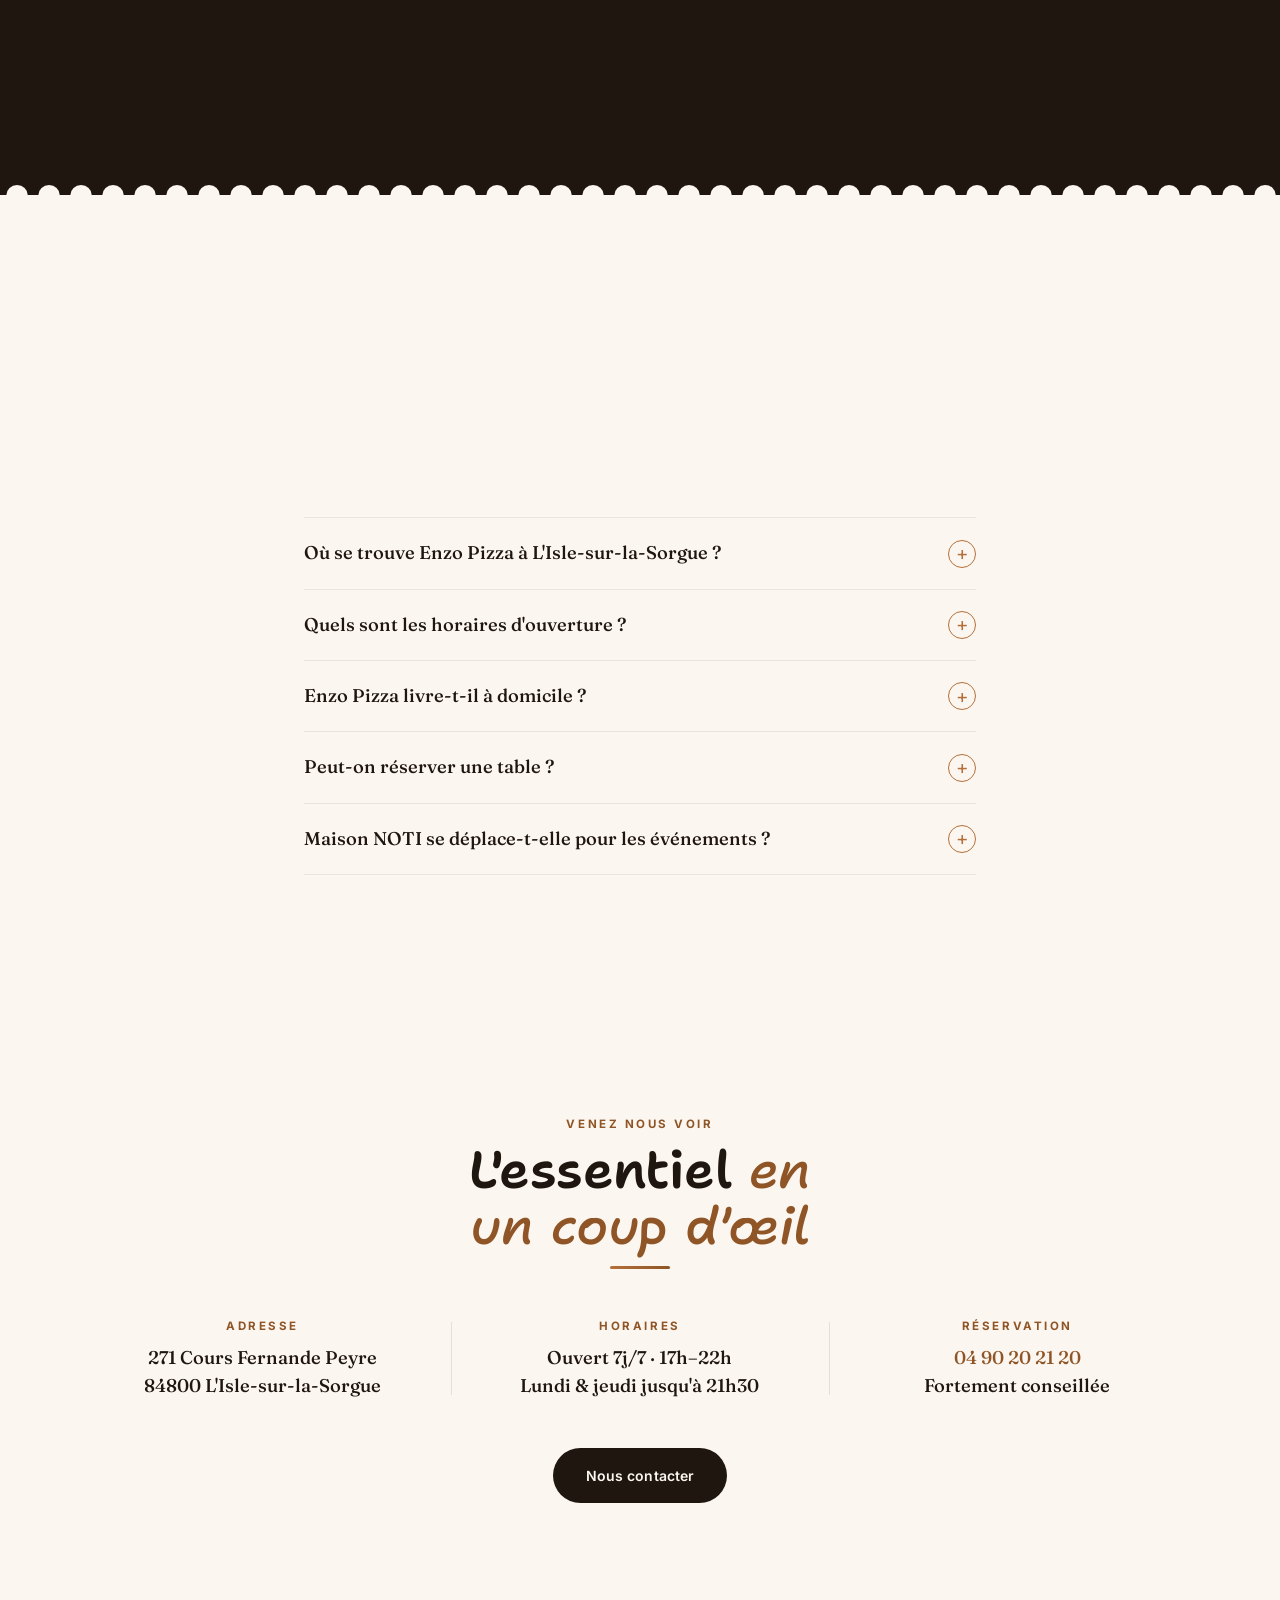
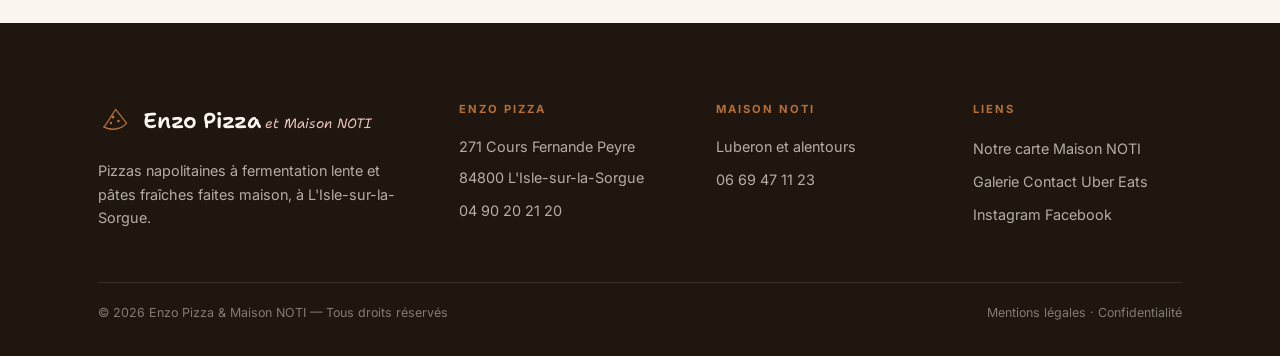
==== commit 8d93e853: "feat: introduce Shantell Sans as display typeface (Lot 4) Closest OFL-licensed equivalent to Bimbo's" ====
--- a/index.html
+++ b/index.html
@@ -33,7 +33,7 @@
 <!-- Fonts -->
 <link rel="preconnect" href="https://fonts.googleapis.com">
 <link rel="preconnect" href="https://fonts.gstatic.com" crossorigin>
-<link href="https://fonts.googleapis.com/css2?family=Fraunces:ital,opsz,wght@0,9..144,400;0,9..144,500;0,9..144,600;0,9..144,700;1,9..144,400;1,9..144,500;1,9..144,600&family=Inter:wght@400;500;600;700&display=swap" rel="stylesheet">
+<link href="https://fonts.googleapis.com/css2?family=Fraunces:ital,opsz,wght@0,9..144,400;0,9..144,500;0,9..144,600;0,9..144,700;1,9..144,400;1,9..144,500;1,9..144,600&family=Inter:wght@400;500;600;700&family=Shantell+Sans:ital,wght@0,400..700;1,400..700&display=swap" rel="stylesheet">
 
 <!-- Shared styles -->
 <link rel="stylesheet" href="style.css">
@@ -235,11 +235,11 @@
           </div>
           <div class="hero-stats">
             <div>
-              <strong style="font-family: var(--font-display); font-size:1.5rem; display:block;" class="counter-animated" data-count="48" data-suffix="h">48h</strong>
+              <strong style="font-family: var(--font-serif); font-size:1.5rem; display:block;" class="counter-animated" data-count="48" data-suffix="h">48h</strong>
               <span style="font-size:0.75rem; color: var(--ink-faint); letter-spacing:0.06em; text-transform:uppercase;">de repos minimum</span>
             </div>
             <div>
-              <strong style="font-family: var(--font-display); font-size:1.5rem; display:block;" class="counter-animated" data-count="7j/7">7j/7</strong>
+              <strong style="font-family: var(--font-serif); font-size:1.5rem; display:block;" class="counter-animated" data-count="7j/7">7j/7</strong>
               <span style="font-size:0.75rem; color: var(--ink-faint); letter-spacing:0.06em; text-transform:uppercase;">ouvert</span>
             </div>
           </div>
@@ -286,15 +286,15 @@
           </p>
           <ul style="list-style: none; margin-top: var(--space-sm); display: flex; flex-direction: column; gap: 0.6rem;">
             <li style="display: flex; align-items: baseline; gap: 0.6rem;">
-              <span style="color: var(--camel); font-family: var(--font-display); font-style: italic;">01</span>
+              <span style="color: var(--camel); font-family: var(--font-serif); font-style: italic;">01</span>
               <span style="color: var(--ink-soft); font-size: 0.95rem;"><strong style="color: var(--ink);">Vice-championne de France féminine</strong></span>
             </li>
             <li style="display: flex; align-items: baseline; gap: 0.6rem;">
-              <span style="color: var(--camel); font-family: var(--font-display); font-style: italic;">02</span>
+              <span style="color: var(--camel); font-family: var(--font-serif); font-style: italic;">02</span>
               <span style="color: var(--ink-soft); font-size: 0.95rem;"><strong style="color: var(--ink);">Vice-championne de France toutes catégories</strong> — qualifiée à Paris</span>
             </li>
             <li style="display: flex; align-items: baseline; gap: 0.6rem;">
-              <span style="color: var(--camel); font-family: var(--font-display); font-style: italic;">03</span>
+              <span style="color: var(--camel); font-family: var(--font-serif); font-style: italic;">03</span>
               <span style="color: var(--ink-soft); font-size: 0.95rem;"><strong style="color: var(--ink);">Vice-championne de Corse</strong></span>
             </li>
           </ul>
@@ -471,7 +471,7 @@
       </div>
 
       <blockquote class="text-center reveal quote-block" style="max-width: 680px; margin: var(--space-2xl) auto 0;">
-        <p style="font-family: var(--font-display); font-style: italic; font-weight: 400; font-size: clamp(1.5rem, 3.2vw, 2.4rem); color: var(--bg); line-height:1.3;">
+        <p style="font-family: var(--font-serif); font-style: italic; font-weight: 400; font-size: clamp(1.5rem, 3.2vw, 2.4rem); color: var(--bg); line-height:1.3;">
           « Vivre d'amour et de pizzas »
         </p>
         <cite style="display:block; margin-top: var(--space-sm); font-size: 0.82rem; letter-spacing:0.08em; text-transform:uppercase; color: var(--blush); font-style:normal;">
--- a/style.css
+++ b/style.css
@@ -19,7 +19,14 @@
   --olive: #7C8A6B;
   --olive-deep: #5C6B4D;
 
-  --font-display: 'Fraunces', serif;
+  /* Police d'affichage — titres H1/H2 et wordmark uniquement.
+     Si la cliente achète un jour la licence webfont de la police manuscrite
+     du flyer (fonderie Zetafonts), il suffit de remplacer la valeur de cette
+     seule variable — et de recalculer le size-adjust du fallback ci-dessous. */
+  --font-display: 'Shantell Sans', 'Shantell Sans Fallback', cursive;
+  /* Police éditoriale — prix, noms de plats, sous-titres, chiffres.
+     Un script manuscrit à 0,8–1,1rem y serait illisible. */
+  --font-serif: 'Fraunces', serif;
   --font-body: 'Inter', sans-serif;
 
   --space-3xs: 0.25rem;
@@ -43,6 +50,21 @@
   --ease-out-expo: cubic-bezier(0.16, 1, 0.3, 1);
   --ease-out-quart: cubic-bezier(0.25, 1, 0.5, 1);
   --ease-spring: cubic-bezier(0.34, 1.56, 0.64, 1);
+}
+
+/* ---------- FALLBACK MÉTRIQUE DE LA POLICE D'AFFICHAGE ----------
+   Shantell Sans arrive du réseau ; en attendant, le navigateur affiche une
+   police locale. Sans calage, le remplacement décale les titres (CLS).
+   Chasse mesurée sur une chaîne de référence FR : Shantell / Arial = 1,0867,
+   d'où size-adjust: 108.67% — les titres occupent la même largeur avant et
+   après le swap, donc ils se coupent aux mêmes endroits et rien ne bouge.
+   À recalculer si --font-display change de police. */
+@font-face {
+  font-family: 'Shantell Sans Fallback';
+  src: local('Arial'), local('Helvetica'), local('Liberation Sans');
+  size-adjust: 108.67%;
+  line-gap-override: 0%;
+  font-display: swap;
 }
 
 /* ---------- RESET ---------- */
@@ -98,8 +120,19 @@
 }
 
 /* ---------- TYPOGRAPHY ---------- */
-h1, h2, h3, h4 {
+h1, h2 {
   font-family: var(--font-display);
+  font-weight: 600;
+  line-height: 1.08;
+  color: var(--ink);
+  letter-spacing: -0.015em;
+  text-wrap: balance;
+}
+
+/* H3/H4 restent en Fraunces : ce sont des titres de carte et de colonne,
+   souvent sous 1,3rem — trop petits pour un script manuscrit. */
+h3, h4 {
+  font-family: var(--font-serif);
   font-weight: 600;
   line-height: 1.08;
   color: var(--ink);
@@ -413,7 +446,7 @@
 }
 .dual-card .hero-img { border-radius: 0; }
 .dual-card-body { padding: var(--space-md); }
-.dual-card-body .feature-num { font-family: var(--font-display); font-style: italic; font-size: 0.95rem; display: block; }
+.dual-card-body .feature-num { font-family: var(--font-serif); font-style: italic; font-size: 0.95rem; display: block; }
 .dual-card-body p { color: var(--ink-soft); margin-top: var(--space-2xs); font-size: 0.95rem; line-height: 1.65; }
 
 /* OFFER CARD (traiteur) */
@@ -442,7 +475,7 @@
   transition: background 0.3s ease;
 }
 .feature-card:hover { background: #2a2018; }
-.feature-card .feature-num { font-family: var(--font-display); font-style: italic; font-size: 0.95rem; color: var(--camel); display: block; margin-bottom: var(--space-sm); }
+.feature-card .feature-num { font-family: var(--font-serif); font-style: italic; font-size: 0.95rem; color: var(--camel); display: block; margin-bottom: var(--space-sm); }
 .feature-card h3 { margin-bottom: var(--space-2xs); }
 .feature-card p { color: rgba(251, 246, 239, 0.62); font-size: 0.92rem; }
 
@@ -453,7 +486,7 @@
 
 .step-card { text-align: center; padding: var(--space-md) var(--space-sm); }
 .step-num {
-  font-family: var(--font-display);
+  font-family: var(--font-serif);
   font-style: italic;
   font-size: 2rem;
   font-weight: 600;
@@ -492,7 +525,7 @@
 .info-trio-item::before { content: ''; position: absolute; left: calc(-1 * var(--space-lg) / 2); top: 0.3rem; bottom: 0.3rem; width: 1px; background: rgba(31, 22, 16, 0.1); }
 .info-trio-item:first-child::before { display: none; }
 .info-trio-item .eyebrow { display: block; margin-bottom: var(--space-2xs); }
-.info-trio-item p { font-family: var(--font-display); font-size: 1.15rem; font-weight: 500; line-height: 1.5; color: var(--ink); }
+.info-trio-item p { font-family: var(--font-serif); font-size: 1.15rem; font-weight: 500; line-height: 1.5; color: var(--ink); }
 
 @media (max-width: 760px) {
   .info-trio { grid-template-columns: 1fr; gap: var(--space-md); }
@@ -576,7 +609,7 @@
 }
 .gallery-item:hover .gallery-caption { opacity: 1; transform: translateY(0); }
 
-.gallery-caption .caption-title { font-family: var(--font-display); font-weight: 600; font-size: 1rem; margin-bottom: 0.15rem; }
+.gallery-caption .caption-title { font-family: var(--font-serif); font-weight: 600; font-size: 1rem; margin-bottom: 0.15rem; }
 .gallery-caption .caption-sub { font-size: 0.75rem; color: rgba(251, 246, 239, 0.75); letter-spacing: 0.04em; text-transform: uppercase; font-weight: 600; }
 
 @media (max-width: 860px) { .gallery-grid { grid-template-columns: repeat(2, 1fr); } }
@@ -610,7 +643,7 @@
 @media (max-width: 900px) {
   .menu-nav-item { flex-shrink: 0; border-bottom: none; border: 1.5px solid rgba(31,22,16,0.1); border-radius: 100px; padding: 0.55rem 1.1rem; }
 }
-.menu-nav-item .count { font-family: var(--font-display); font-style: italic; font-size: 0.8rem; color: var(--ink-faint); }
+.menu-nav-item .count { font-family: var(--font-serif); font-style: italic; font-size: 0.8rem; color: var(--ink-faint); }
 .menu-nav-item:hover, .menu-nav-item.active { color: var(--camel-deep); padding-left: 0.4rem; }
 @media (max-width: 900px) {
   .menu-nav-item:hover, .menu-nav-item.active { padding-left: 1.1rem; border-color: var(--camel); background: var(--bg-deep); }
@@ -624,7 +657,7 @@
   padding-bottom: var(--space-2xs); border-bottom: 1.5px solid var(--ink);
 }
 .menu-category-head h2 { font-size: clamp(1.6rem, 3vw, 2.2rem); }
-.menu-category-head .menu-cat-note { font-size: 0.85rem; color: var(--ink-faint); font-style: italic; font-family: var(--font-display); }
+.menu-category-head .menu-cat-note { font-size: 0.85rem; color: var(--ink-faint); font-style: italic; font-family: var(--font-serif); }
 
 .menu-item {
   display: grid; grid-template-columns: 1fr auto; gap: var(--space-md);
@@ -636,10 +669,10 @@
 
 .menu-item-name {
   display: flex; align-items: baseline; gap: 0.5rem;
-  font-family: var(--font-display); font-weight: 600; font-size: 1.08rem; flex-wrap: wrap; color: var(--ink);
+  font-family: var(--font-serif); font-weight: 600; font-size: 1.08rem; flex-wrap: wrap; color: var(--ink);
 }
 .menu-item-desc { color: var(--ink-soft); font-size: 0.875rem; margin-top: 0.3rem; line-height: 1.6; max-width: 46em; }
-.menu-item-price { font-family: var(--font-display); font-weight: 600; color: var(--camel-deep); white-space: nowrap; font-size: 1.08rem; font-feature-settings: "tnum"; }
+.menu-item-price { font-family: var(--font-serif); font-weight: 600; color: var(--camel-deep); white-space: nowrap; font-size: 1.08rem; font-feature-settings: "tnum"; }
 
 .badge { font-size: 0.65rem; padding: 0.15rem 0.5rem; border-radius: 100px; font-weight: 700; letter-spacing: 0.06em; text-transform: uppercase; font-family: var(--font-body); }
 .badge-spicy { background: #F6DDD4; color: #A04A2E; }
@@ -730,7 +763,7 @@
 
 .supplements { margin-top: var(--space-lg); padding-top: var(--space-md); border-top: 1.5px solid var(--ink); display: flex; gap: var(--space-md) var(--space-xl); flex-wrap: wrap; font-size: 0.875rem; }
 .supplements .eyebrow { display: block; width: 100%; margin-bottom: var(--space-2xs); }
-.supplements strong { color: var(--ink); font-family: var(--font-display); }
+.supplements strong { color: var(--ink); font-family: var(--font-serif); }
 
 .float-cta { position: fixed; bottom: var(--space-sm); right: var(--space-sm); z-index: 90; display: none; }
 @media (max-width: 760px) { .float-cta { display: block; } }
@@ -1182,7 +1215,7 @@
   justify-content: space-between;
   gap: var(--space-sm);
   padding: var(--space-sm) 0;
-  font-family: var(--font-display);
+  font-family: var(--font-serif);
   font-size: clamp(1rem, 1.8vw, 1.15rem);
   font-weight: 500;
   color: var(--ink);
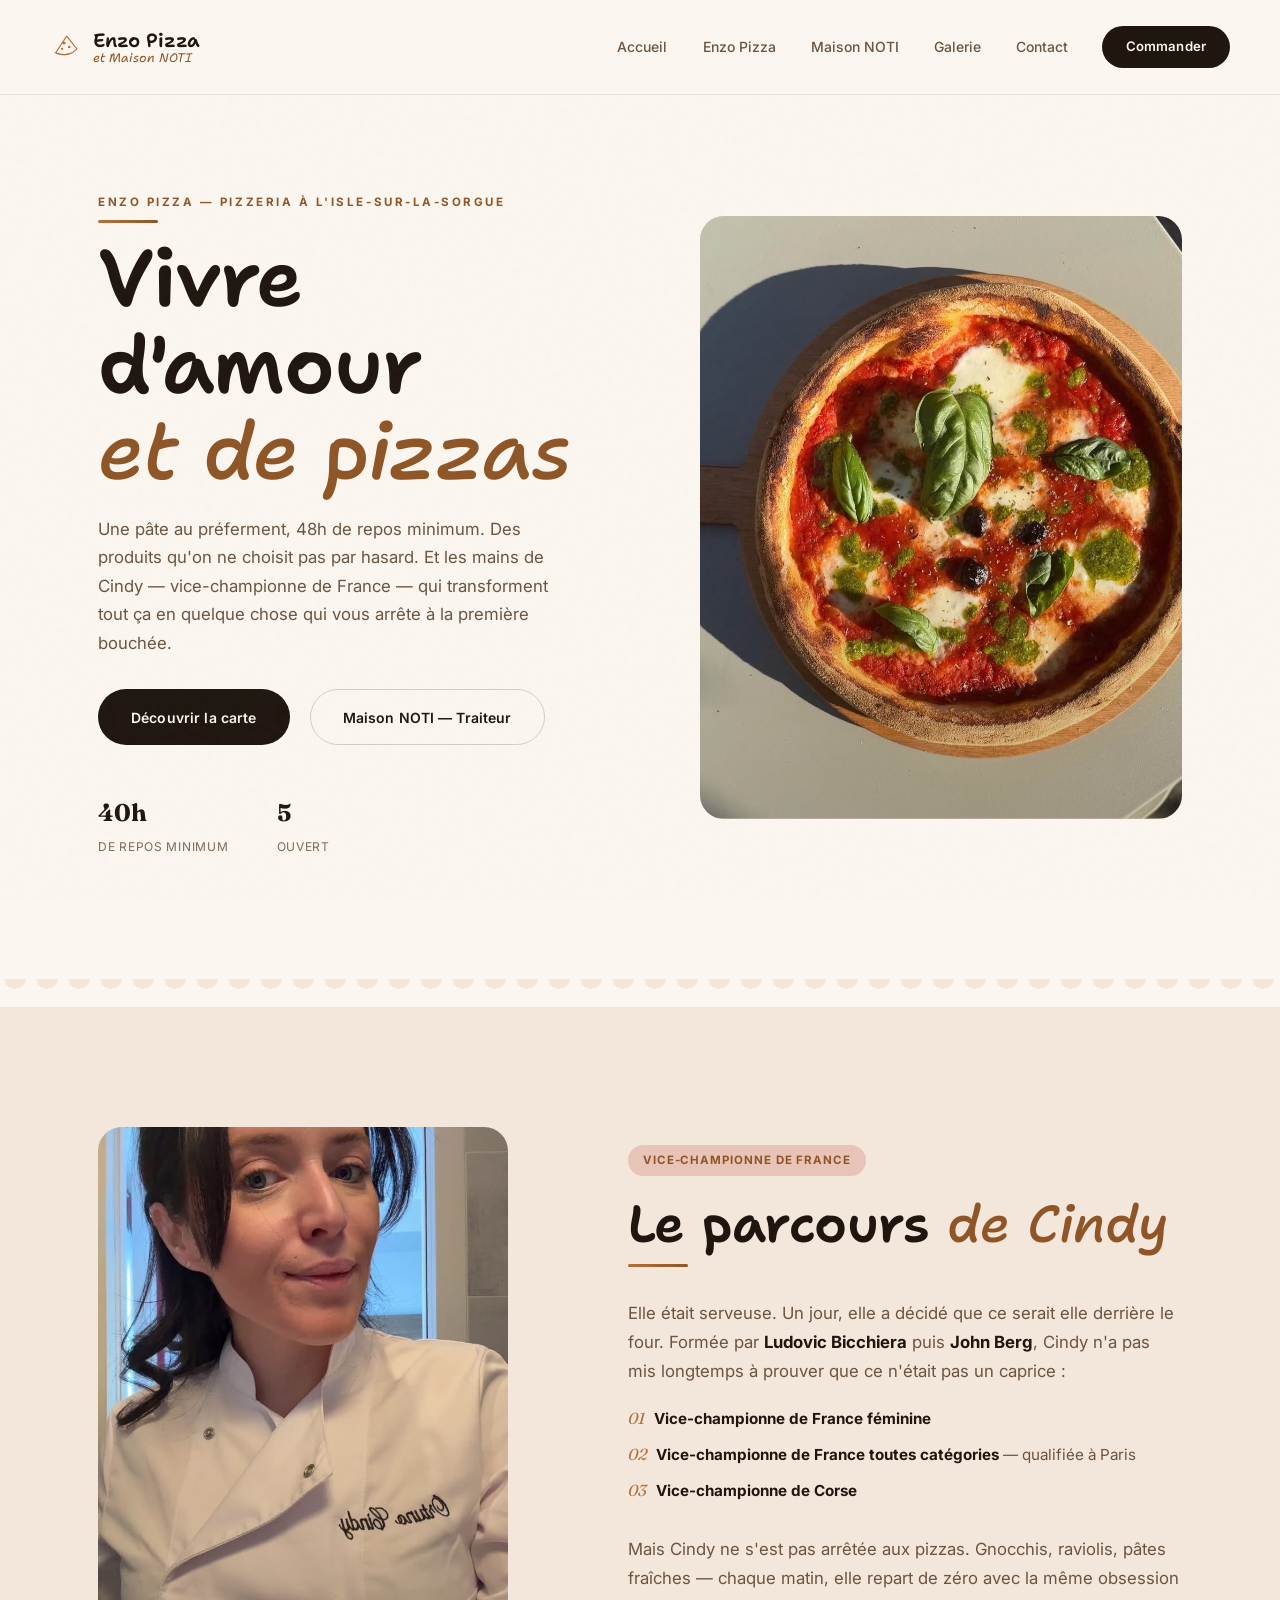
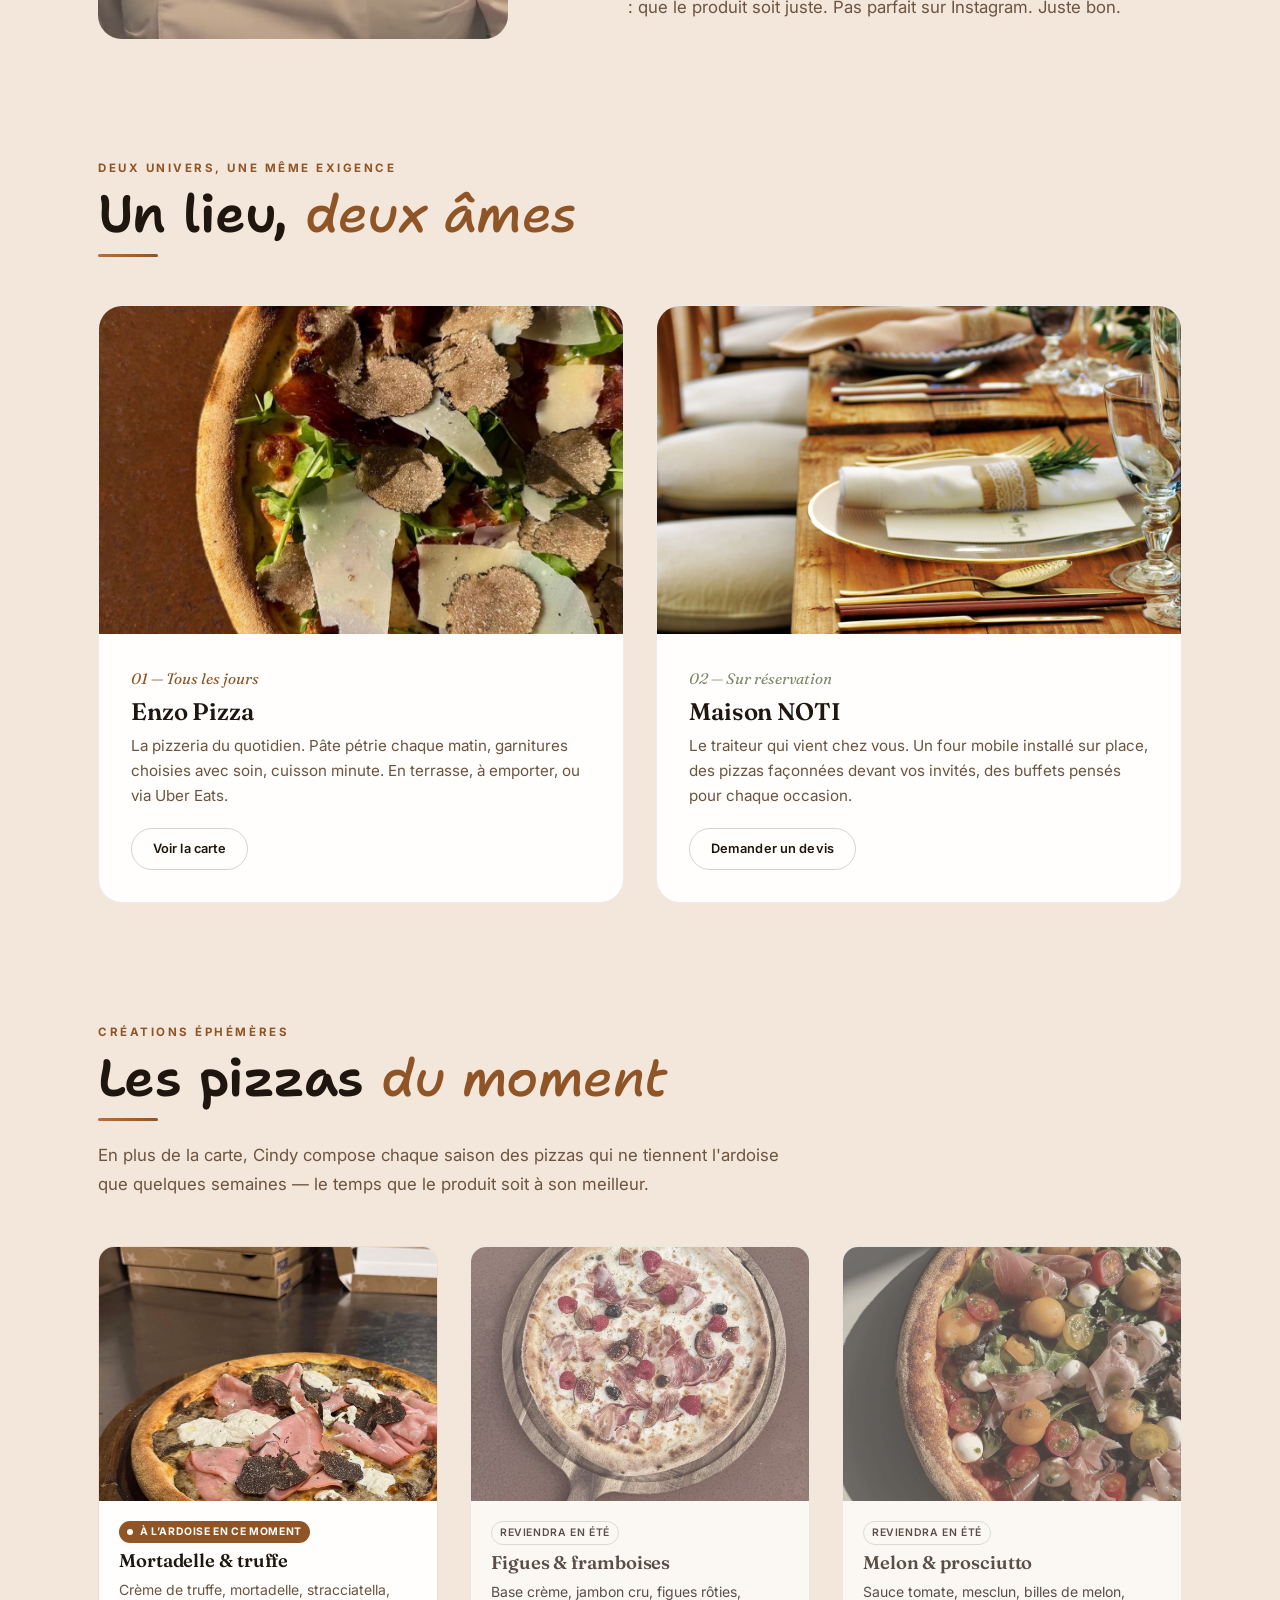
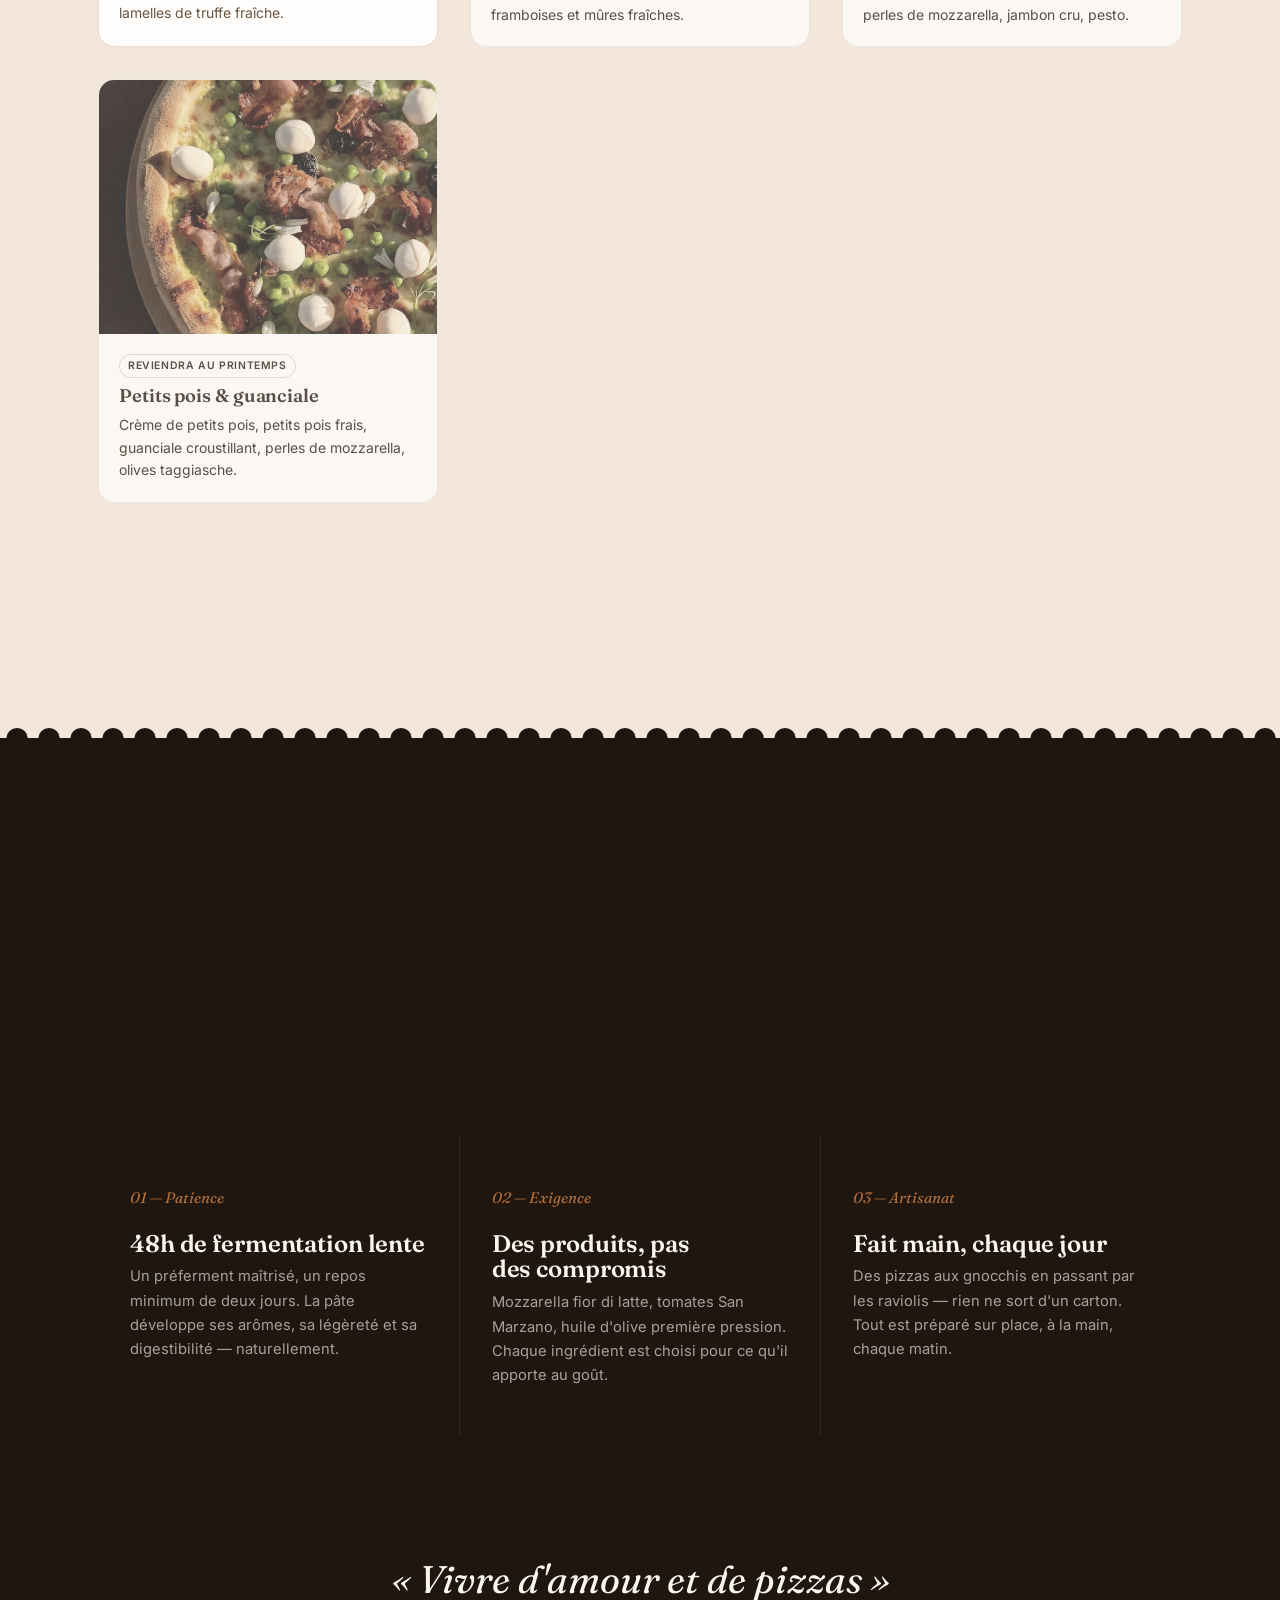
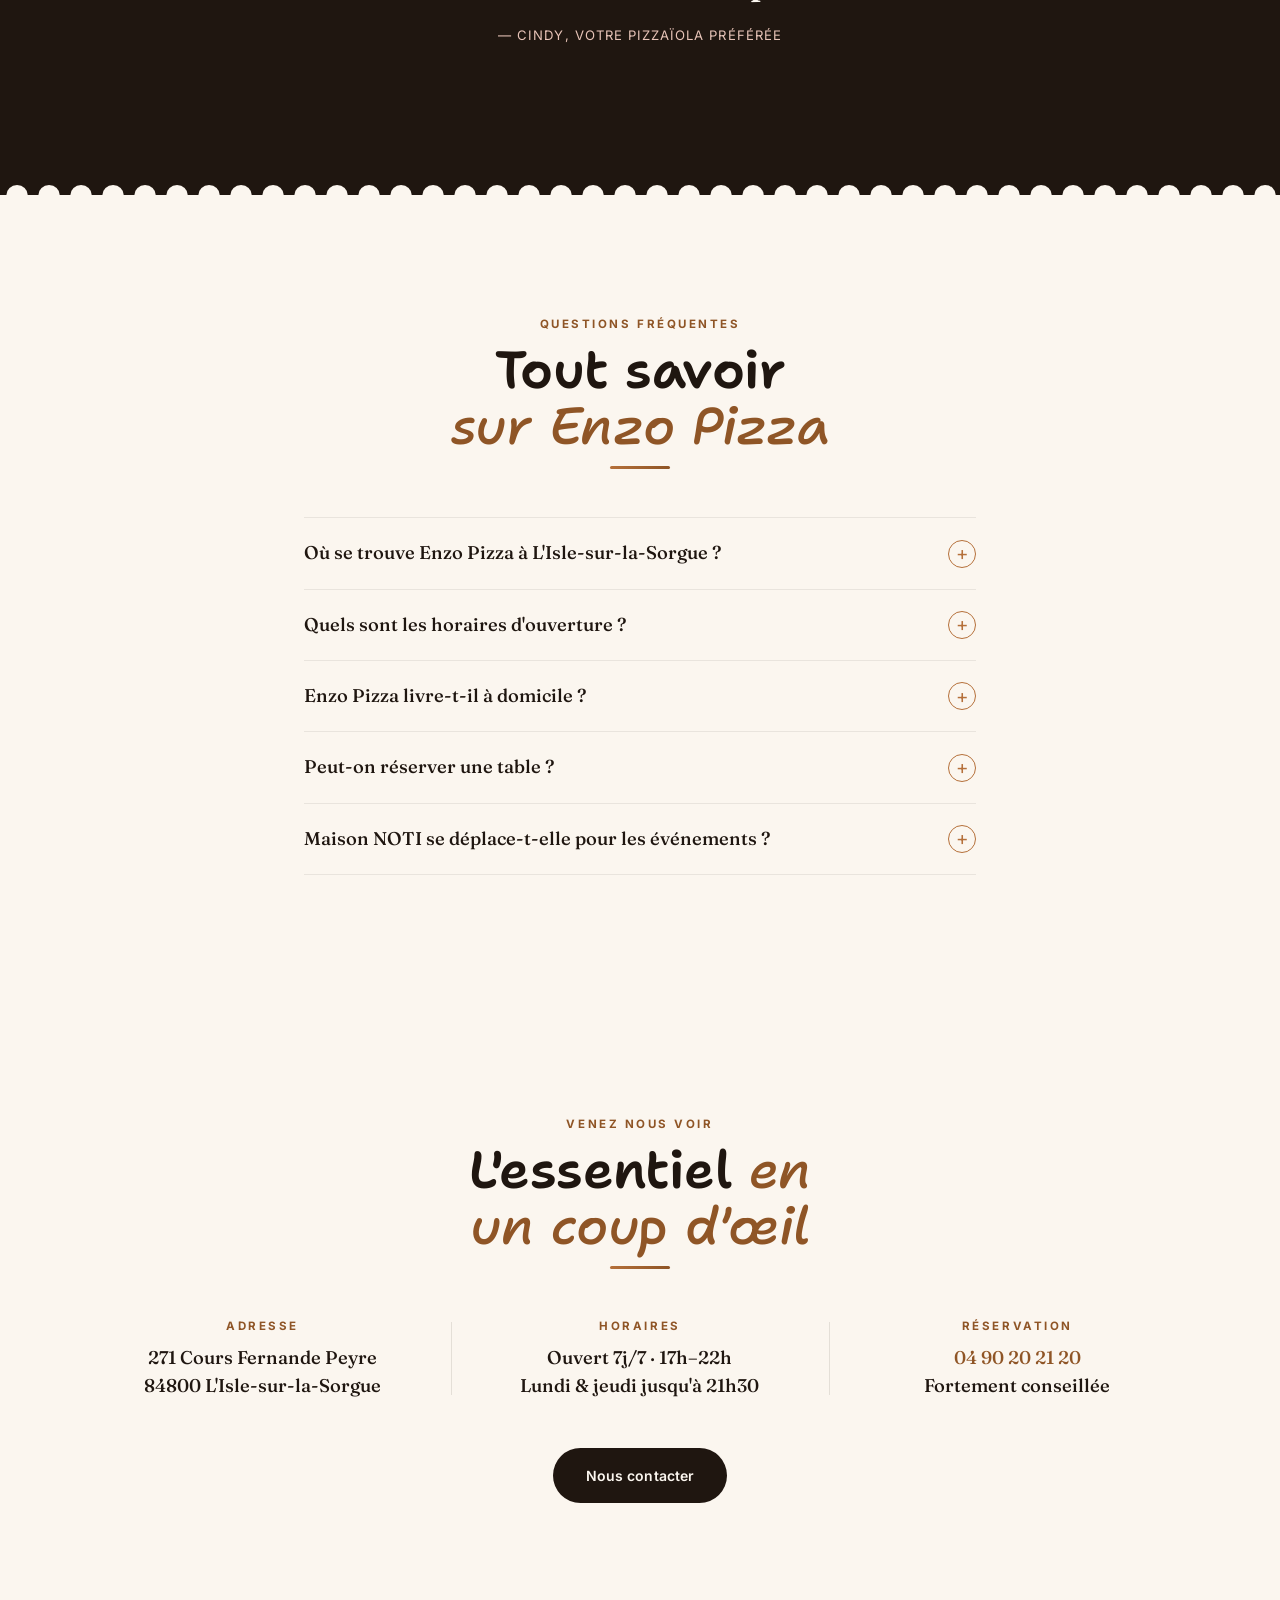
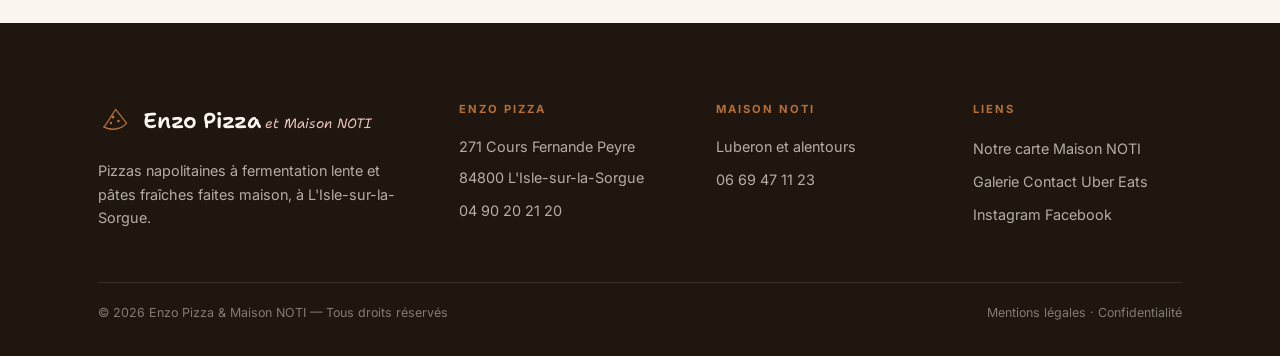
==== commit aa83f5b2: "fix: prevent blank-page failure mode on all pages (hors périmètre initial) Every page keeps its cont" ====
--- a/index.html
+++ b/index.html
@@ -1,8 +1,27 @@
 <!DOCTYPE html>
-<html lang="fr">
+<html lang="fr" class="no-js">
 <head>
 <meta charset="UTF-8">
 <meta name="viewport" content="width=device-width, initial-scale=1.0">
+<!-- ANTI PAGE BLANCHE — ne pas supprimer.
+     Tout le contenu du site est en opacity:0 et n'est révélé que par du JS.
+     Ce script inline est le seul filet qui ne dépende de rien d'autre :
+       1. il retire « no-js » avant le premier rendu (sinon : contenu affiché
+          puis masqué, donc un flash) ;
+       2. il force l'affichage au bout de 2 s si rien ne l'a fait.
+     Le point 2 est ici et NON dans script.js : un filet placé dans script.js
+     ne protège pas contre script.js absent, en 404 ou en erreur de syntaxe. -->
+<script>
+document.documentElement.classList.remove('no-js');
+setTimeout(function () {
+  var sel = '.reveal, .reveal-left, .reveal-right, .reveal-scale';
+  // Si au moins un bloc a été révélé, le système fonctionne : l'utilisateur
+  // n'a simplement pas encore scrollé, on ne touche à rien. On ne force que
+  // si RIEN n'a été révélé — sinon on supprimerait toutes les animations.
+  if (document.querySelector('.reveal.visible, .reveal-left.visible, .reveal-right.visible, .reveal-scale.visible')) return;
+  document.querySelectorAll(sel).forEach(function (el) { el.classList.add('visible'); });
+}, 2000);
+</script>
 <title>Enzo Pizza &amp; Maison NOTI — Pizzas napolitaines artisanales | L'Isle-sur-la-Sorgue</title>
 <meta name="description" content="Enzo Pizza : pizzas napolitaines à fermentation lente 48h et pâtes fraîches faites maison par Cindy, vice-championne de France. Maison NOTI : traiteur événementiel en Vaucluse. L'Isle-sur-la-Sorgue.">
 <meta name="keywords" content="pizza napolitaine, L'Isle-sur-la-Sorgue, pâtes fraîches, traiteur Vaucluse, Maison NOTI, Enzo Pizza, fermentation lente, vice-championne de France pizza">
@@ -600,6 +619,6 @@
   </div>
 </footer>
 
-<script src="script.js"></script>
+<script src="script.js" onerror="document.documentElement.classList.add('no-js')"></script>
 </body>
 </html>
--- a/style.css
+++ b/style.css
@@ -906,6 +906,43 @@
   opacity: 0.3;
 }
 
+/* ---------- FILET DE SÉCURITÉ DES ANIMATIONS D'APPARITION ----------
+   Tout le contenu du site est en opacity:0 et n'est révélé que par
+   script.js. Sans garde-fou, la moindre défaillance du JS afficherait
+   une page entièrement blanche. Trois protections se cumulent :
+
+   1. .no-js ci-dessous — la classe est posée sur <html> dans le HTML.
+      Un script inline en tête de <head> la retire. S'il ne tourne pas
+      (JS désactivé), la classe reste et tout s'affiche, sans animation.
+   2. Ce même script inline force l'affichage au bout de 2 s. Il couvre
+      script.js absent / en 404 / en erreur de syntaxe, l'observer qui
+      ne se déclenche jamais, et IntersectionObserver indisponible.
+      Il est inline précisément pour ne dépendre d'aucun fichier externe.
+   3. L'attribut onerror sur <script src="script.js"> remet .no-js
+      immédiatement si le fichier ne se charge pas, plutôt que de faire
+      patienter 2 s.
+   4. prefers-reduced-motion — même traitement pour qui refuse les
+      animations.
+
+   Les 4 scénarios de panne sont testés sur les 7 pages : JS coupé,
+   script.js en 404, IntersectionObserver absent, erreur JS précoce. */
+.no-js .reveal,
+.no-js .reveal-left,
+.no-js .reveal-right,
+.no-js .reveal-scale,
+.no-js .menu-category.reveal {
+  opacity: 1 !important;
+  transform: none !important;
+  transition: none !important;
+}
+
+@media (prefers-reduced-motion: reduce) {
+  .reveal, .reveal-left, .reveal-right, .reveal-scale, .menu-category.reveal {
+    opacity: 1 !important;
+    transform: none !important;
+  }
+}
+
 /* Reveal on scroll */
 .reveal {
   opacity: 0;
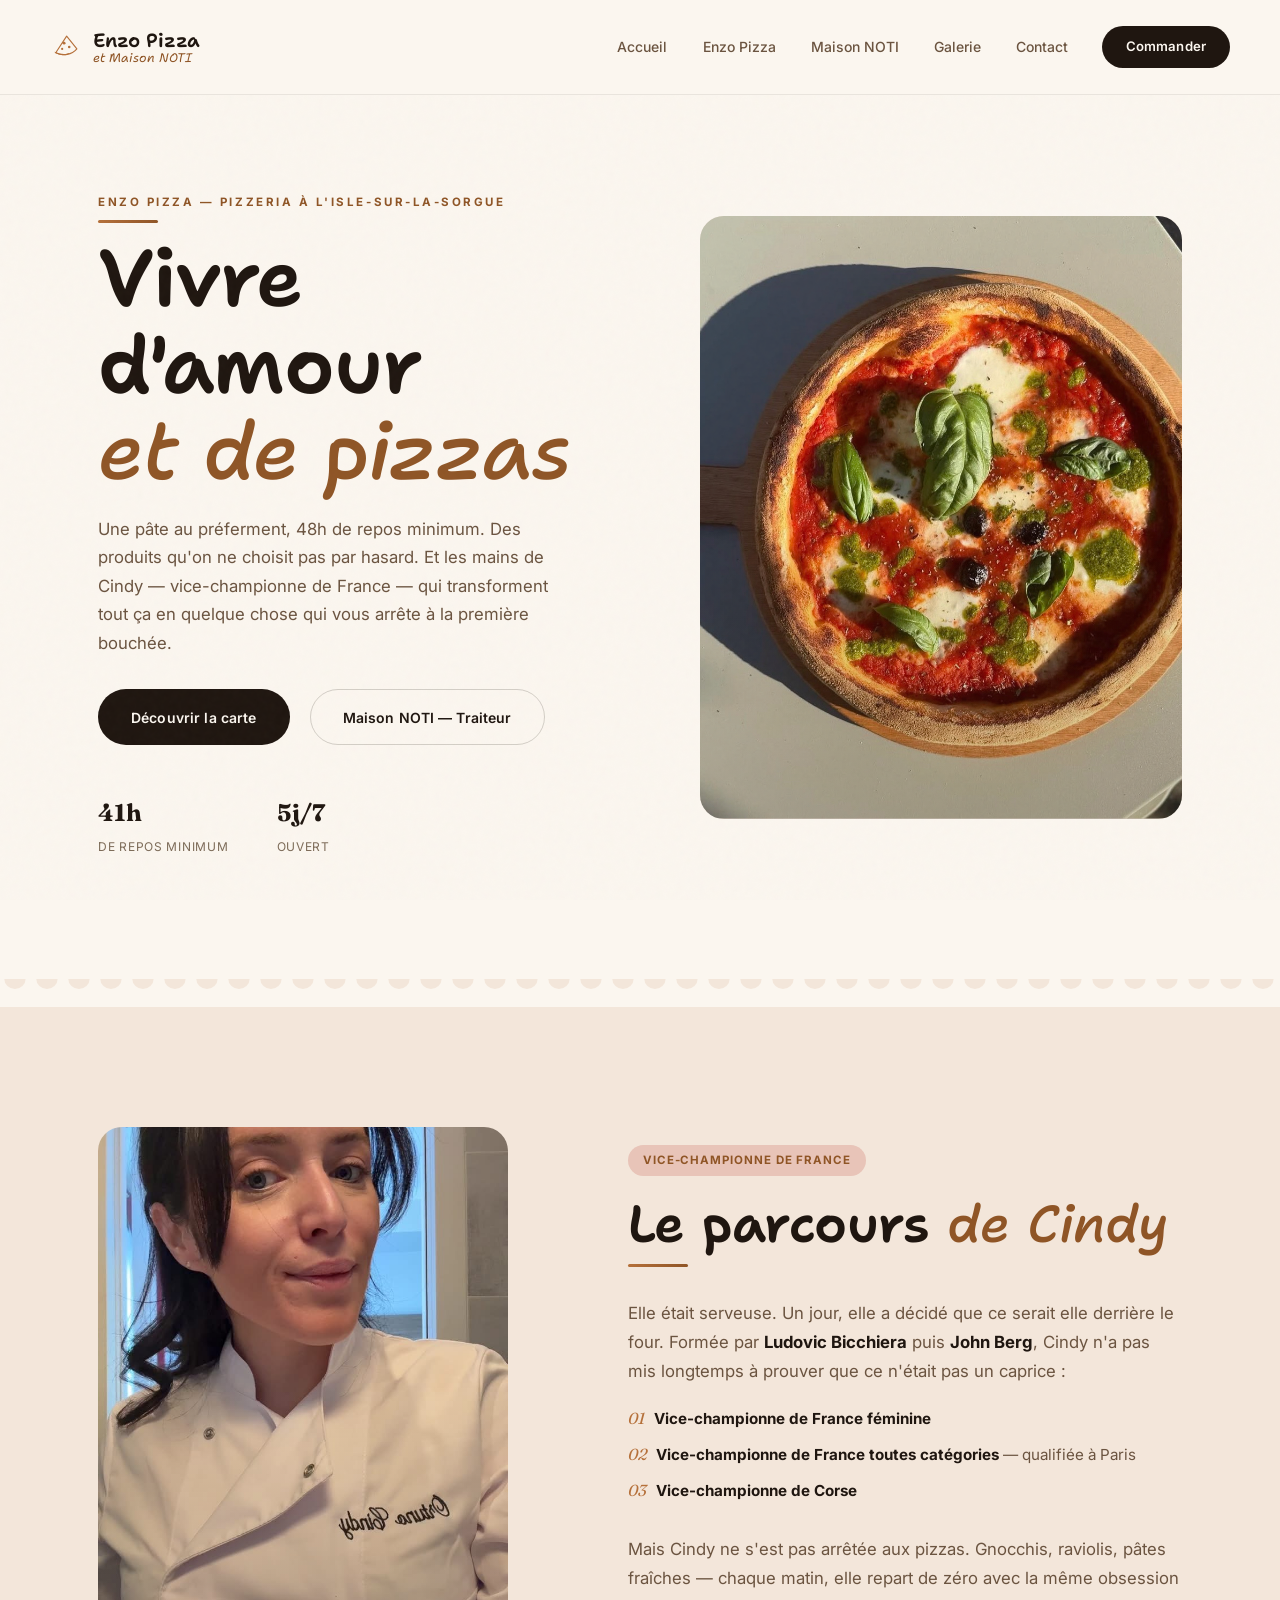
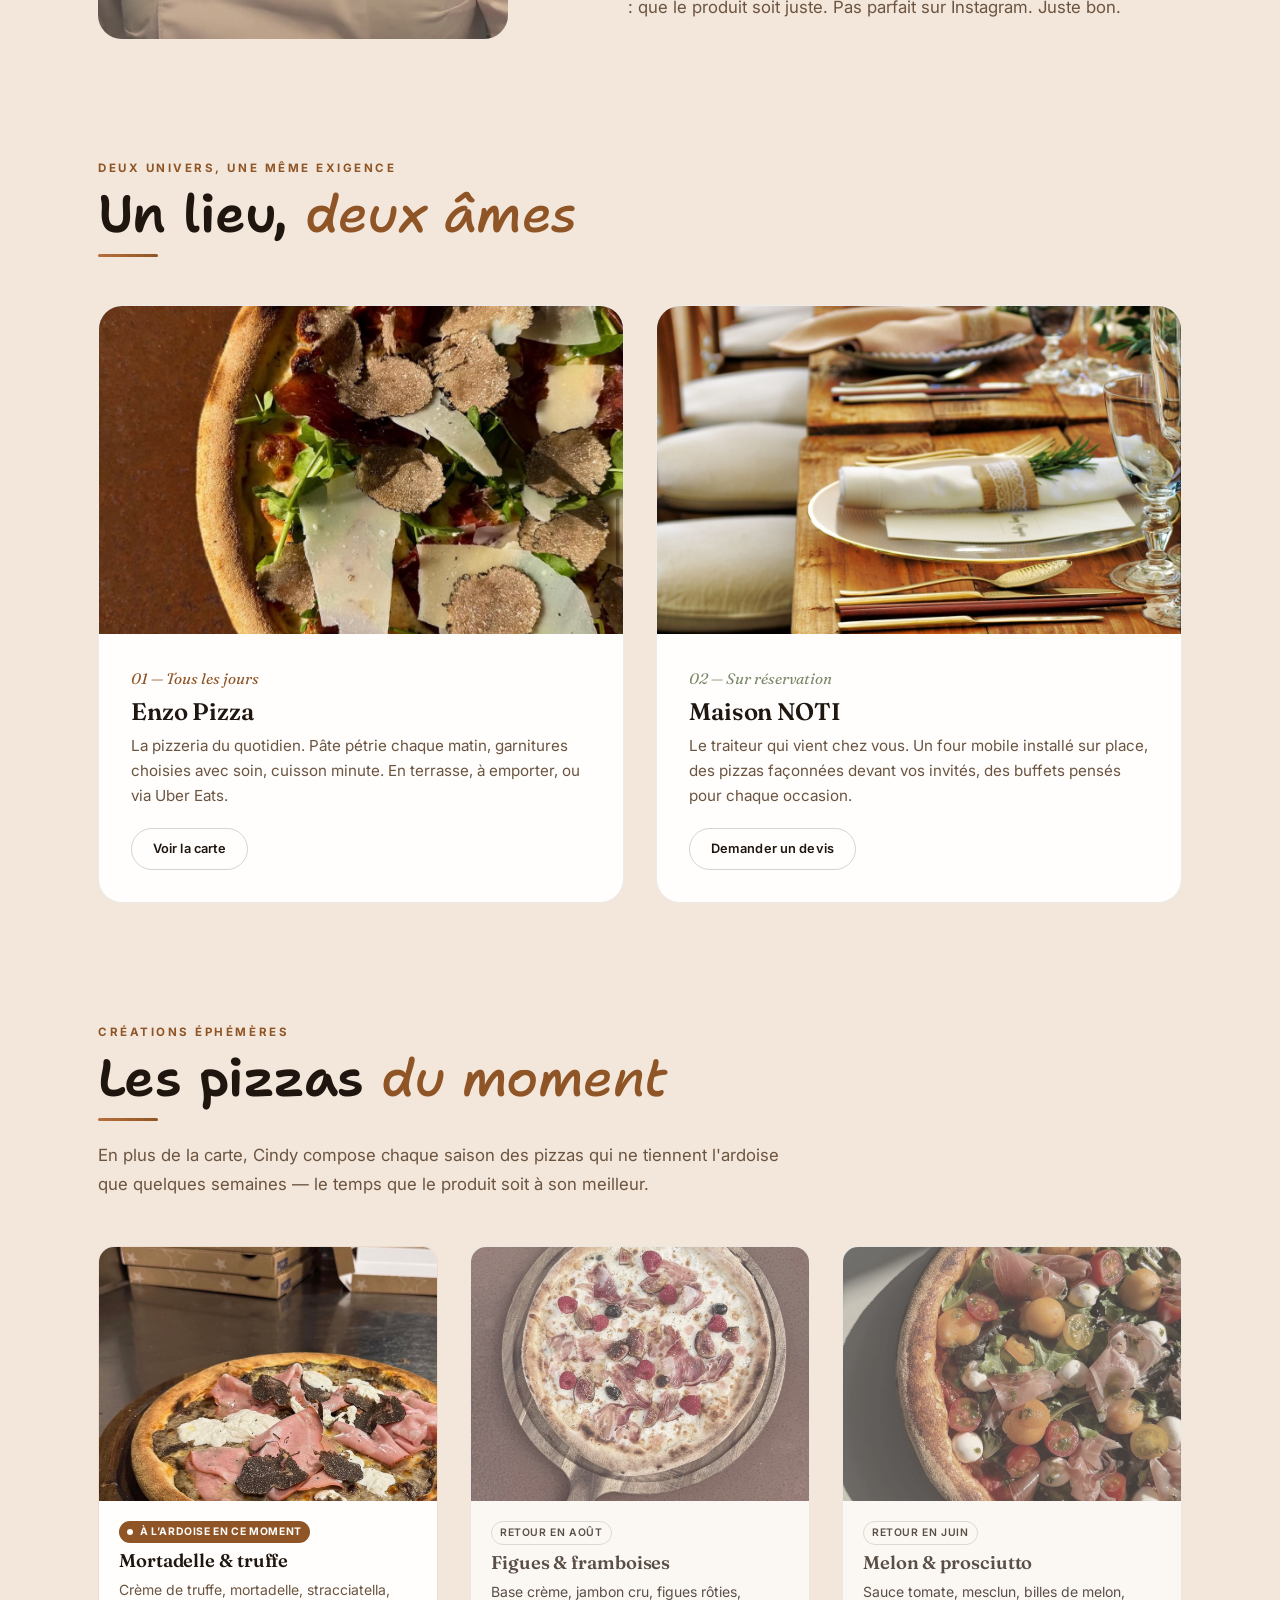
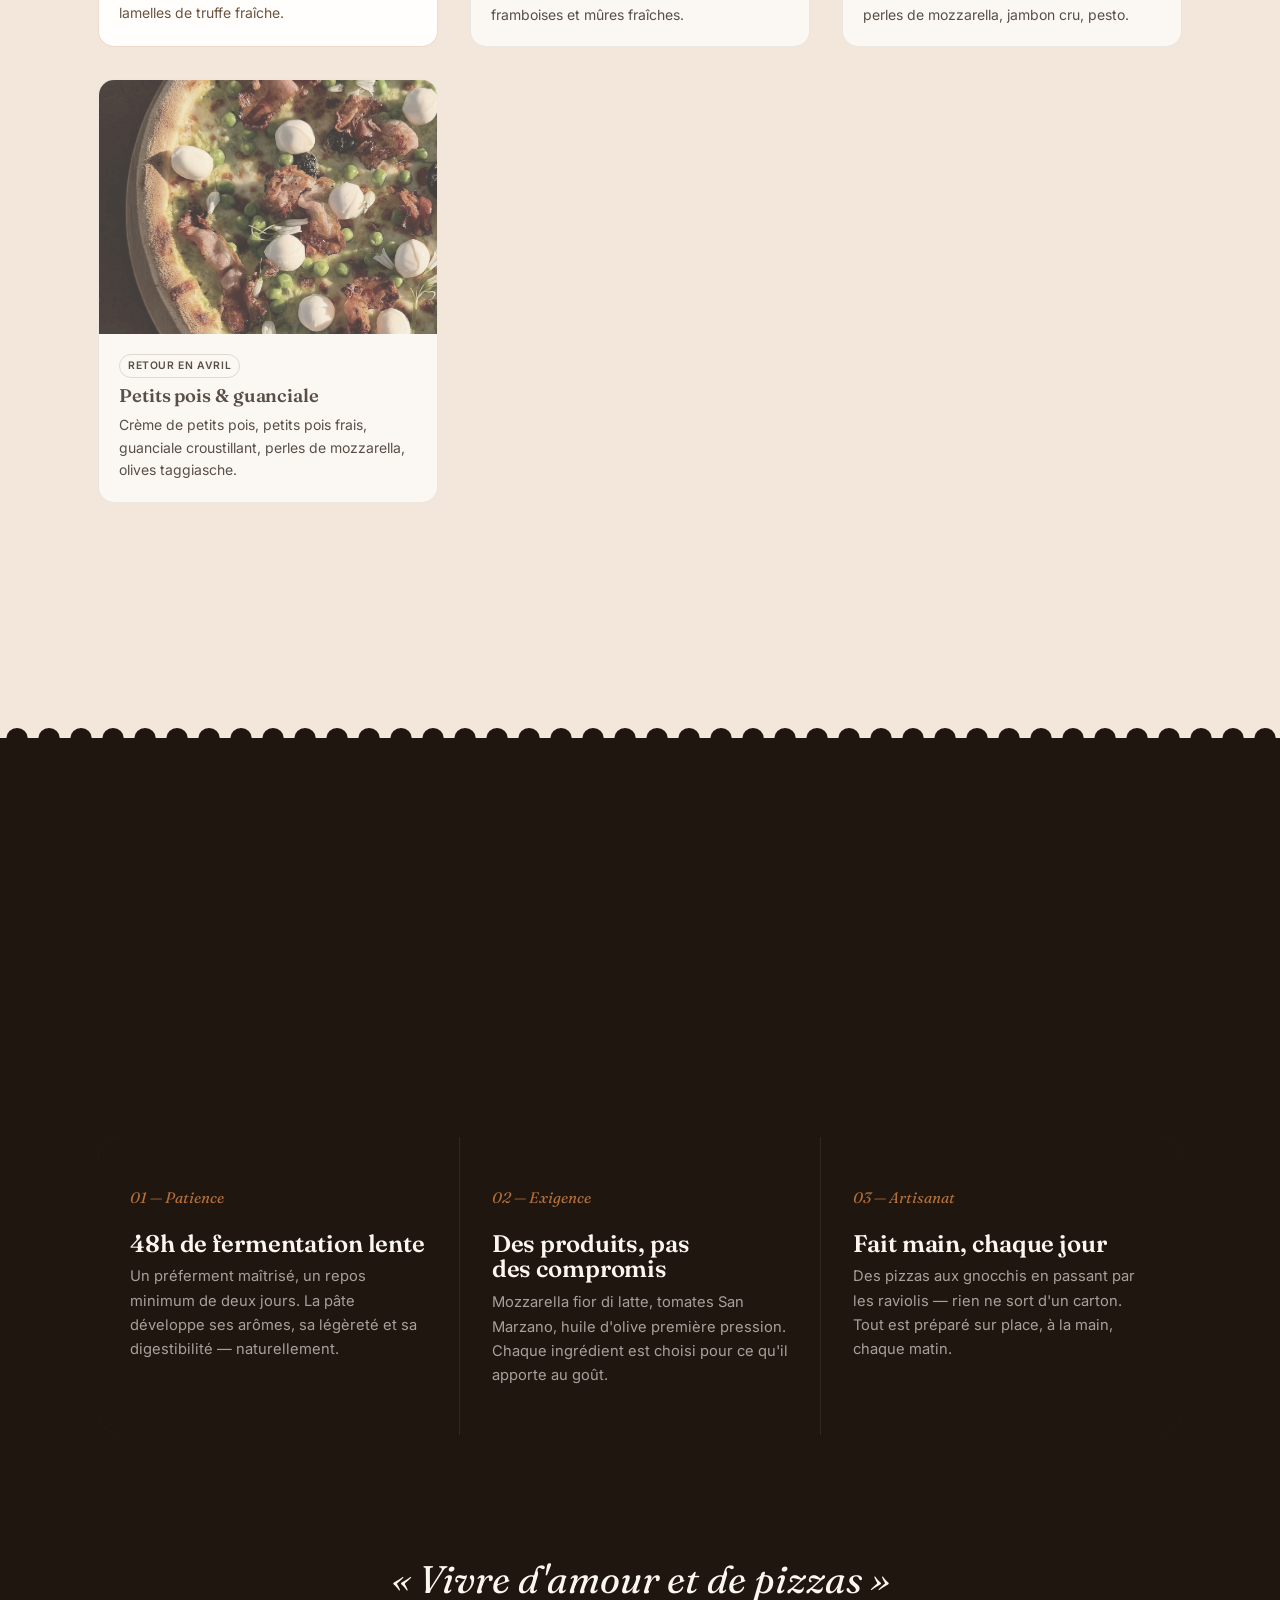
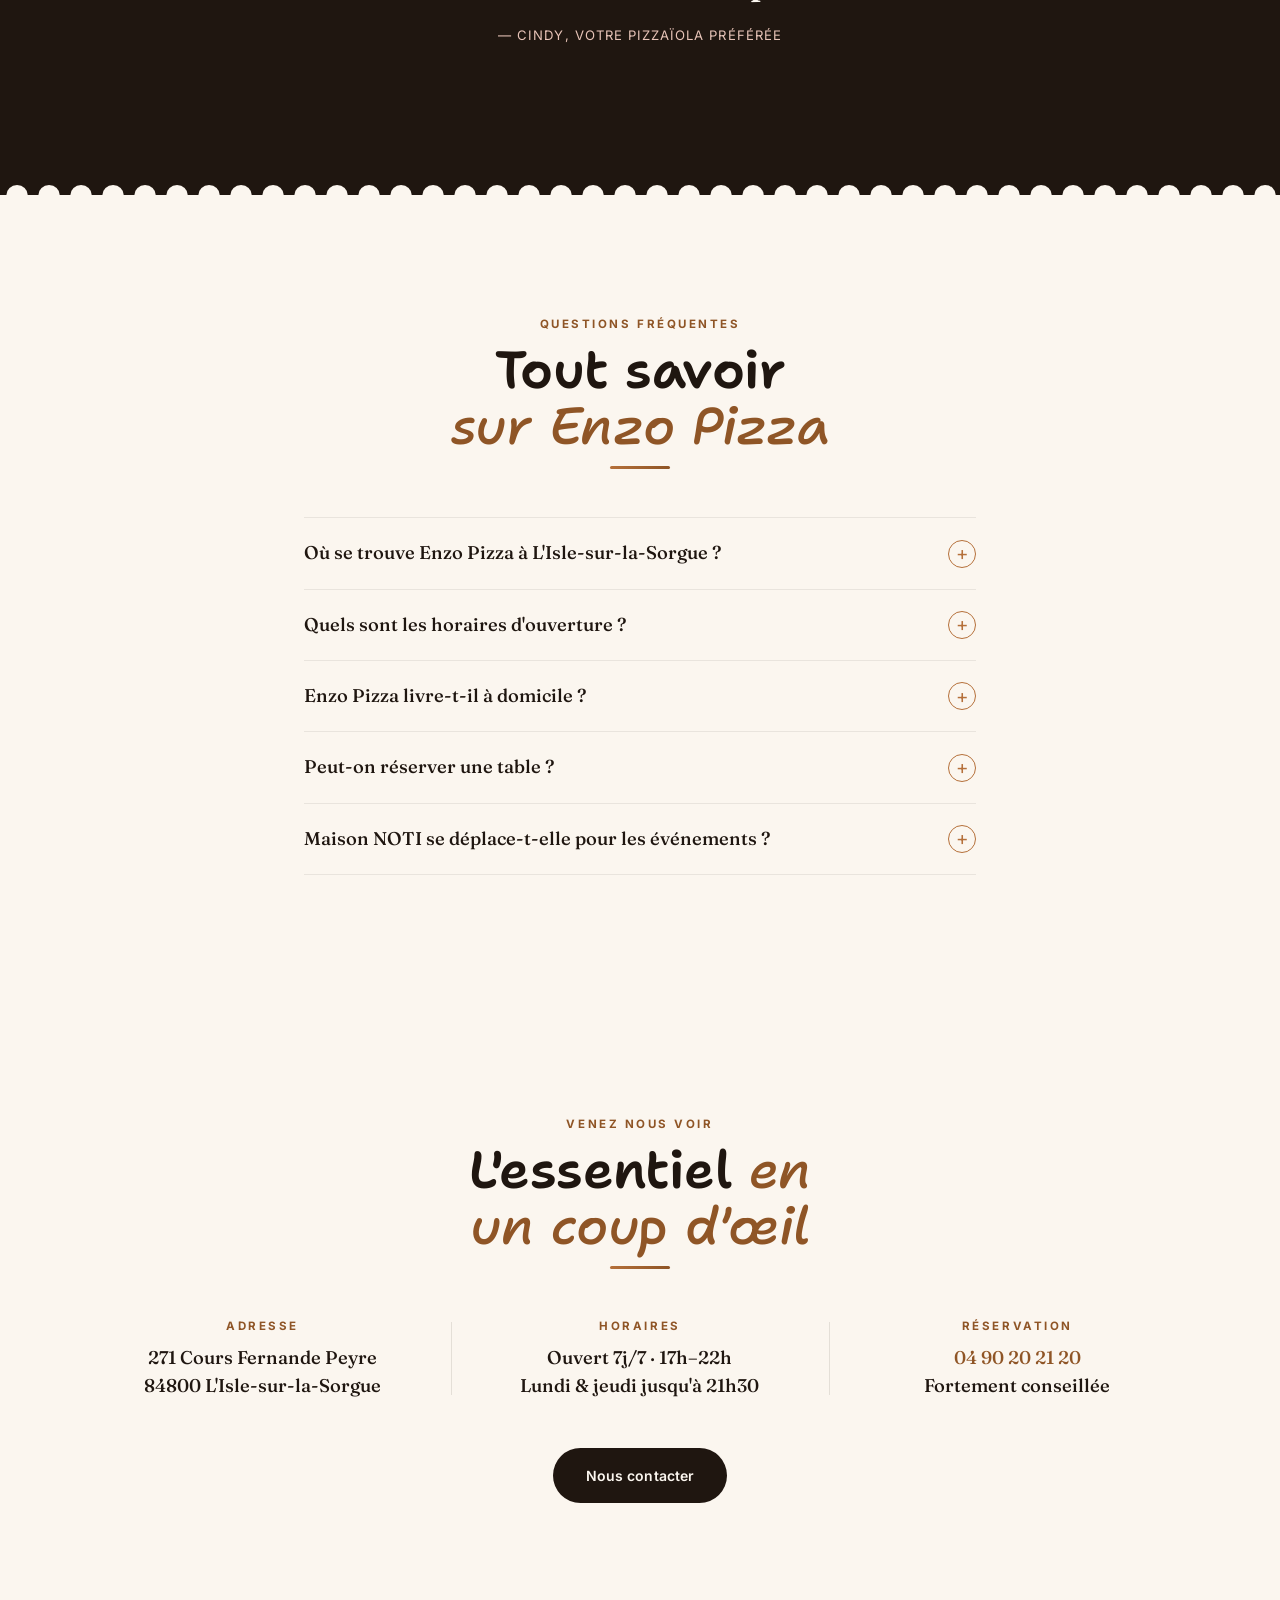
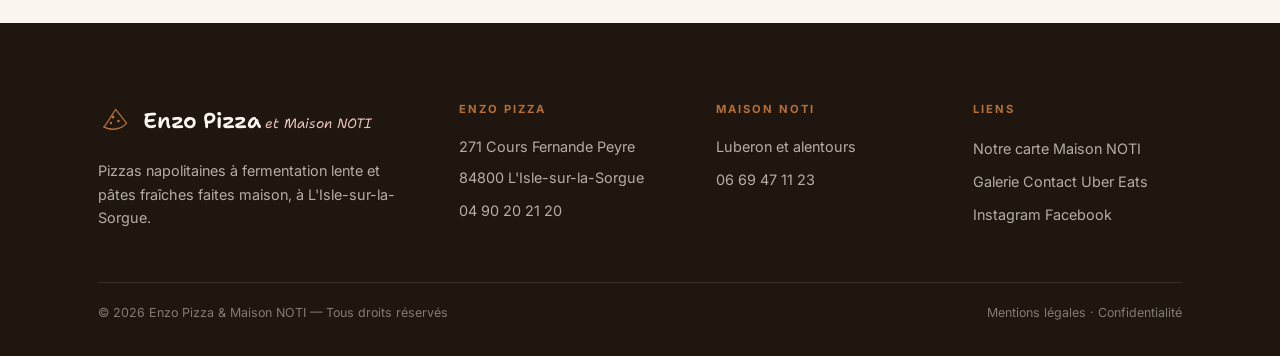
==== commit e835b274: "fix: animated counter was destroying the '7j/7' hero stat (Action 4) The homepage advertised '7 / OU" ====
--- a/index.html
+++ b/index.html
@@ -258,7 +258,7 @@
               <span style="font-size:0.75rem; color: var(--ink-faint); letter-spacing:0.06em; text-transform:uppercase;">de repos minimum</span>
             </div>
             <div>
-              <strong style="font-family: var(--font-serif); font-size:1.5rem; display:block;" class="counter-animated" data-count="7j/7">7j/7</strong>
+              <strong style="font-family: var(--font-serif); font-size:1.5rem; display:block;" class="counter-animated" data-count="7" data-suffix="j/7">7j/7</strong>
               <span style="font-size:0.75rem; color: var(--ink-faint); letter-spacing:0.06em; text-transform:uppercase;">ouvert</span>
             </div>
           </div>
